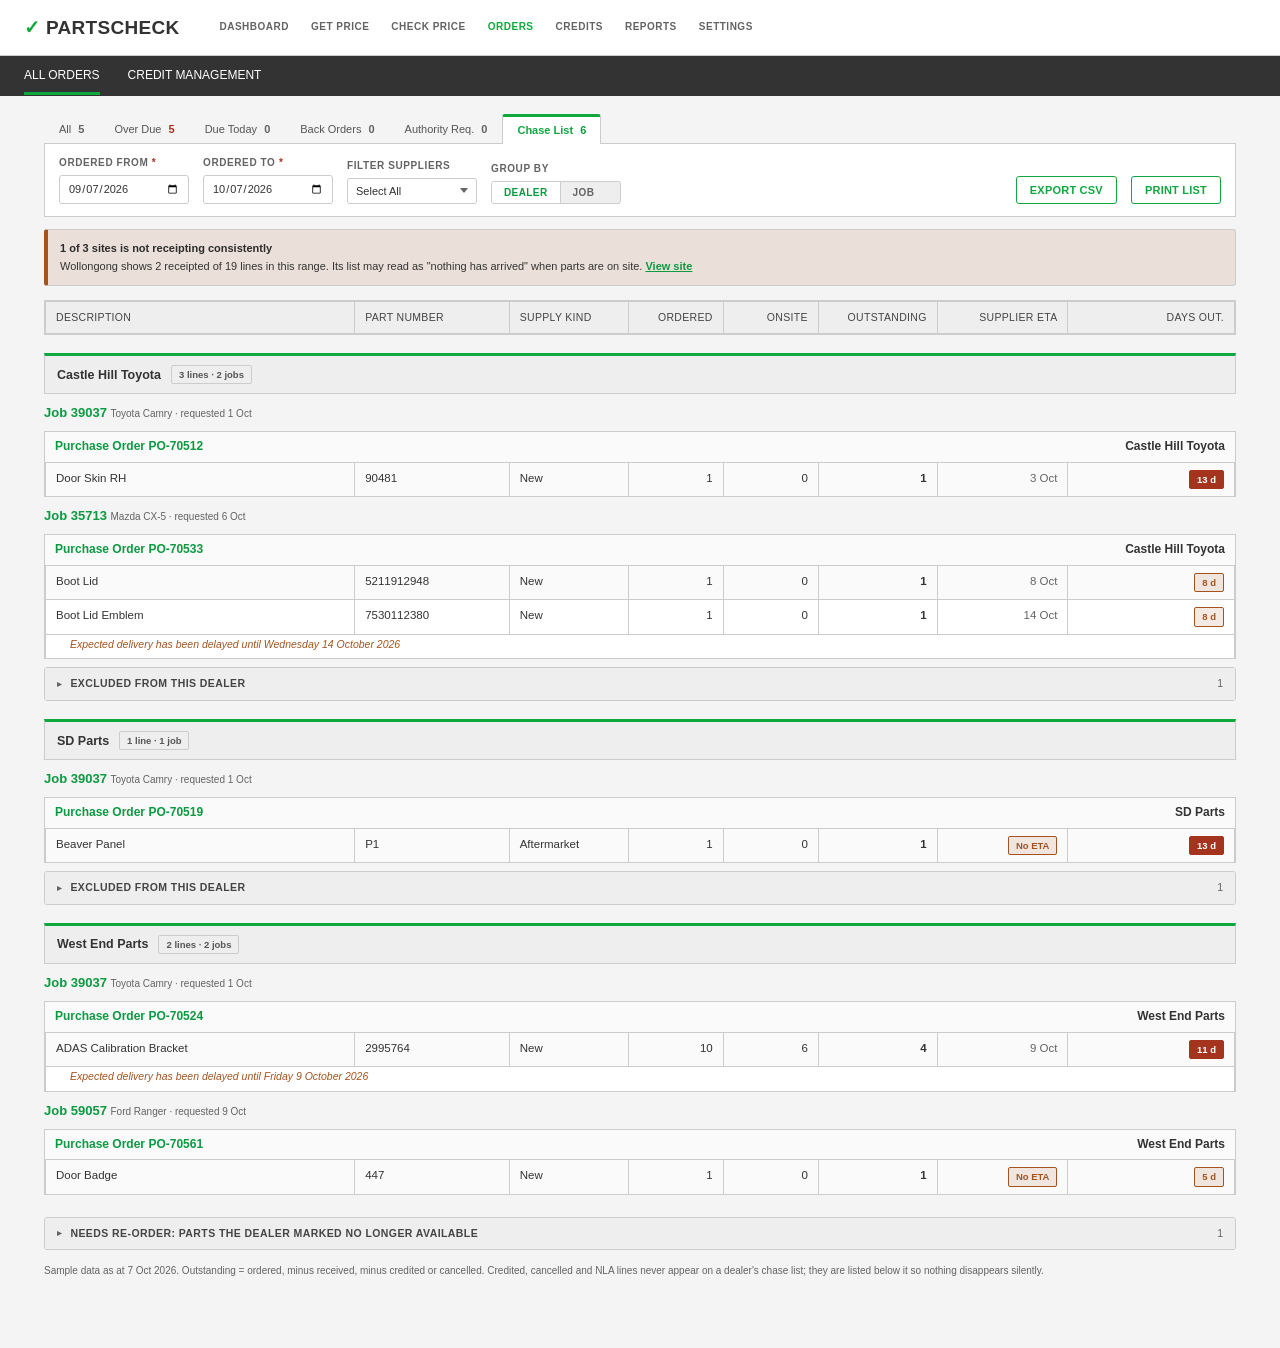
==== index.html @ 75059f46 "Add Orders Chase List prototype (RI-19 / PAR-1439) Static prototype of a Chase List tab on the Order" ====
<!doctype html>
<html lang="en">
<head>
<meta charset="utf-8">
<meta name="viewport" content="width=device-width, initial-scale=1">
<title>PartsCheck Orders: Chase List tab</title>
<!--
  Prototype for RI-19 / PAR-1439, re-homed as a tab on the Orders screen
  (decision 7 Oct 2026). Tokens + components are the design system's own,
  re-pulled fresh from github.com/partscheck/design-system (commit 38dd920,
  28 Sep 2026) into ./assets. Only the pcx-* rules below are local, and they
  only do layout for this screen.
  Sample data only. Receipting at line level and credit/cancel/NLA flags are
  assumptions pending Matt Roggenkamp's answers.
-->
<link rel="stylesheet" href="assets/tokens.css">
<link rel="stylesheet" href="assets/components.css">
<style>
[hidden]{display:none !important;}
.pcx-top{background:#fff;border-bottom:1px solid var(--line);height:56px;display:flex;align-items:center;padding:0 24px;gap:28px;}
.pcx-logo{font-family:var(--figure);font-weight:800;font-size:19px;color:var(--ink);letter-spacing:.3px;}
.pcx-logo b{color:var(--green);}
.pcx-nav{display:flex;gap:22px;margin-left:12px;font-family:var(--figure);font-size:10px;font-weight:700;letter-spacing:.05em;text-transform:uppercase;color:var(--muted);}
.pcx-nav .on{color:var(--green);}
.pcx-sub{background:#333;color:#fff;height:40px;display:flex;align-items:center;padding:0 24px;gap:28px;font-family:var(--figure);font-size:12px;text-transform:uppercase;}
.pcx-sub .on{border-bottom:3px solid var(--green);padding:10px 0 7px;}
.pcx-page{max-width:1240px;margin:0 auto;padding:18px 24px 60px;}
.pcx-bar{display:flex;gap:14px;align-items:flex-end;flex-wrap:wrap;padding:12px 14px;background:var(--card);border:1px solid var(--line);border-top:none;}
.pcx-bar .field{min-width:130px;}
.pcx-bar .grow{flex:1;}
.pcx-dealer{margin-top:18px;}
.pcx-dealer-h{display:flex;align-items:center;gap:10px;padding:9px 12px;background:var(--gauge);border:1px solid var(--line);border-top:3px solid var(--green);}
.pcx-dealer-h h3{margin:0;font-family:var(--figure);font-size:12.5px;}
.pcx-dealer-h .sp{flex:1;}
.pcx-sub2{padding:6px 12px;background:var(--card-2);border:1px solid var(--line);border-top:none;font-family:var(--figure);font-weight:700;font-size:10.5px;color:#444;}
.pcx-date{margin-top:18px;padding:6px 12px;background:#333;color:#fff;font-family:var(--figure);font-weight:700;font-size:11px;}
.pcx-link{font-family:var(--figure);font-weight:700;color:var(--green-deep);text-decoration:none;}
.pcx-link:hover{text-decoration:underline;}
.pcx-colhead{margin-top:14px;}
.pcx-colhead .cgrid-wrap{border-top:1px solid var(--line);}
.pcx-datehd{margin-top:20px;font-family:var(--figure);font-size:15px;font-weight:400;color:#2b2b2b;border-bottom:2px solid #333;padding-bottom:3px;}
.pcx-jobhd{margin-top:10px;font-family:var(--figure);font-size:13px;font-weight:700;}
.pcx-pohd{display:flex;justify-content:space-between;gap:12px;margin-top:8px;padding:6px 10px;background:var(--card-2);border:1px solid var(--line);border-bottom:none;font-family:var(--figure);font-weight:700;font-size:12px;}
.pcx-delay td{border-top:none;font-style:italic;color:var(--warn);font-size:10.5px;padding:2px 10px 6px 24px !important;}
.pcx-wrap tbody tr.ln:nth-child(odd) td{background:var(--card-2);}
.pcx-note{color:var(--faint);font-weight:400;font-size:10px;}
.pcx-wrap .cgrid{min-width:0;table-layout:fixed;}
.pcx-wrap .cgrid td{padding:7px 10px;}
.pcx-wrap tr.ex td{color:#777;background:var(--card-2);}
.pcx-empty{padding:30px;text-align:center;color:var(--muted);background:var(--card);border:1px solid var(--line);border-top:none;}
.pcx-sheet{background:#fff;max-width:820px;margin:12px auto 40px;padding:26px 34px 34px;border:1px solid var(--line);font-family:var(--figure);color:#000;}
.pcx-sheet .rh{text-align:center;font-size:12px;}
.pcx-sheet .rt{text-align:center;font-size:16px;font-weight:700;margin:6px 0 10px;}
.pcx-sheet .rm{display:flex;justify-content:space-between;font-size:10.5px;padding-bottom:3px;border-bottom:3px solid #000;}
.pcx-sheet table{width:100%;border-collapse:collapse;table-layout:fixed;}
.pcx-sheet .ch th{text-align:left;font-size:11.5px;font-weight:700;padding:12px 4px 8px;background:transparent !important;color:#000 !important;border:0;text-transform:none;letter-spacing:0;}
.pcx-sheet .ch th.n,.pcx-sheet td.n{text-align:right;}
.pcx-sheet .pdt{margin:16px 0 6px;font-size:18px;font-weight:400;color:#222;}
.pcx-sheet .pjb{margin:8px 0 4px;font-size:14px;font-weight:700;}
.pcx-sheet .pjb a{color:#000;text-decoration:underline;}
.pcx-sheet .ppo{display:flex;justify-content:space-between;margin-top:8px;font-size:14px;font-weight:700;}
.pcx-sheet td{font-size:11.5px;padding:4px 4px;}
.pcx-sheet tr.z td{background:#f0f0f0;}
.pcx-sheet tr.dl td{font-style:italic;font-size:11px;padding:0 4px 5px 28px;}
.pcx-sheet .pft{margin-top:18px;border-top:1px solid #999;padding-top:4px;font-size:9.5px;color:#555;display:flex;justify-content:space-between;}
@media print{.pcx-noprint,.pcx-top,.pcx-sub,#app{display:none !important;}#printSection{display:block !important;}</style>
</head>
<body>

<div id="app">
  <div class="pcx-top">
    <div class="pcx-logo"><b>&#10003;</b> PARTSCHECK</div>
    <div class="pcx-nav"><span>Dashboard</span><span>Get Price</span><span>Check Price</span><span class="on">Orders</span><span>Credits</span><span>Reports</span><span>Settings</span></div>
  </div>
  <div class="pcx-sub"><span class="on">All Orders</span><span>Credit Management</span></div>

  <div class="pcx-page">
    <div class="lgc-tabs" role="tablist">
      <button class="lgc-tab" role="tab">All <span class="ct">5</span></button>
      <button class="lgc-tab" role="tab">Over Due <span class="ct" style="color:var(--bad);">5</span></button>
      <button class="lgc-tab" role="tab">Due Today <span class="ct">0</span></button>
      <button class="lgc-tab" role="tab">Back Orders <span class="ct">0</span></button>
      <button class="lgc-tab" role="tab">Authority Req. <span class="ct">0</span></button>
      <button class="lgc-tab on" role="tab" aria-selected="true">Chase List <span class="ct" id="tabCount">0</span></button>
    </div>

    <div class="pcx-bar">
      <div class="field" id="fFrom"><label>Ordered from <span class="req">*</span></label><input class="input" type="date" id="dFrom" value="2026-09-07"></div>
      <div class="field" id="fTo"><label>Ordered to <span class="req">*</span></label><input class="input" type="date" id="dTo" value="2026-10-07"><span class="error">Date range is required</span></div>
      <div class="field"><label>Filter suppliers</label><select class="select" id="supSel"><option value="">Select All</option></select></div>
      <div class="field"><label>Group by</label>
        <div class="segctl" id="grp"><button class="on" data-g="dealer">Dealer</button><button data-g="job">Job</button></div>
      </div>
      <div class="grow"></div>
      <button class="btn" id="btnCsv">Export CSV</button>
      <button class="btn" id="btnPrint">Print list</button>
    </div>

    <div class="alert warn" style="margin-top:12px;" id="hygiene">
      <div><span class="at">1 of 3 sites is not receipting consistently</span>
      Wollongong shows 2 receipted of 19 lines in this range. Its list may read as "nothing has arrived" when parts are on site. <a href="#" style="color:var(--green-deep);font-weight:700;text-decoration:underline;" onclick="return false;">View site</a></div>
    </div>

    <div class="pcx-wrap" id="results"></div>

    <div class="accordion" style="margin-top:22px;">
      <details>
        <summary>Needs re-order: parts the dealer marked No Longer Available <span class="ct" id="nlaCt">0</span></summary>
        <div class="acc-b" id="nlaBody"></div>
      </details>
    </div>
    <p class="pcx-note" style="margin-top:14px;">Sample data as at 7 Oct 2026. Outstanding = ordered, minus received, minus credited or cancelled. Credited, cancelled and NLA lines never appear on a dealer's chase list; they are listed below it so nothing disappears silently.</p>
  </div>
</div>

<div class="toast-stack" id="toasts"></div>

<!-- Print preview -->
<div id="printSection" hidden>
  <div class="pcx-noprint" style="max-width:760px;margin:14px auto 0;display:flex;justify-content:space-between;align-items:center;padding:0 4px;">
    <b>Print preview</b>
    <span style="display:flex;gap:8px;"><button class="btn" onclick="window.print()">Print</button><button class="btn" id="closePrint">Close preview</button></span>
  </div>
  <div class="pcx-sheet" id="sheet"></div>
</div>

<script>
var AS_AT = new Date('2026-10-07');
// Sample outstanding lines. rec = qty received so far (line level, partial supported).
var LINES = [
  {s:'Castle Hill Toyota', site:'Parramatta', part:'Door Skin RH',kind:'New', no:'90481', po:'PO-70512', job:'39037', veh:'Toyota Camry', ord:'2026-09-24', req:'2026-10-01', eta:'2026-10-03', q:1, rec:0},
  {s:'Castle Hill Toyota', site:'Parramatta', part:'Boot Lid',kind:'New', no:'5211912948', po:'PO-70533', job:'35713', veh:'Mazda CX-5', ord:'2026-09-29', req:'2026-10-06', eta:'2026-10-08', q:1, rec:0},
  {s:'Castle Hill Toyota', site:'Parramatta', part:'Boot Lid Emblem',kind:'New',delayed:'2026-10-14', no:'7530112380', po:'PO-70533', job:'35713', veh:'Mazda CX-5', ord:'2026-09-29', req:'2026-10-06', eta:'2026-10-14', q:1, rec:0},
  {s:'SD Parts', site:'Parramatta', part:'Beaver Panel',kind:'Aftermarket', no:'P1', po:'PO-70519', job:'39037', veh:'Toyota Camry', ord:'2026-09-24', req:'2026-10-01', eta:null, q:1, rec:0},
  {s:'West End Parts', site:'Parramatta', part:'ADAS Calibration Bracket',kind:'New',delayed:'2026-10-09', no:'2995764', po:'PO-70524', job:'39037', veh:'Toyota Camry', ord:'2026-09-26', req:'2026-10-01', eta:'2026-10-09', q:10, rec:6},
  {s:'West End Parts', site:'Parramatta', part:'Door Badge',kind:'New', no:'447', po:'PO-70561', job:'59057', veh:'Ford Ranger', ord:'2026-10-02', req:'2026-10-09', eta:null, q:1, rec:0}
];
var EXCLUDED = [
  {s:'Castle Hill Toyota', part:"Front Bar Emblem 'Toyota'", no:'7530112380', job:'39037', why:'Credited', ord:'2026-09-24'},
  {s:'SD Parts', part:'Bonnet Clip (x2)', no:'9046709172', job:'39037', why:'Cancelled', ord:'2026-09-24'}
];
var NLA = [
  {s:'West End Parts', part:'Rear Spoiler', no:'8821004', job:'59057', veh:'Ford Ranger', ord:'2026-10-02'}
];

var mode = 'dealer';
function $(id){return document.getElementById(id);}
function d(iso){return new Date(iso+'T00:00:00');}
function fmt(iso){return d(iso).toLocaleDateString('en-AU',{day:'numeric',month:'short'});}
function fmtL(iso){return d(iso).toLocaleDateString('en-AU',{weekday:'long',day:'numeric',month:'long',year:'numeric'});}
function days(iso){return Math.round((AS_AT - d(iso))/86400000);}
function out(l){return l.q - l.rec;}
function esc(s){return String(s).replace(/[&<>"]/g,function(c){return {'&':'&amp;','<':'&lt;','>':'&gt;','"':'&quot;'}[c];});}
function age(n){var t=n>=10?'bad':(n>=5?'warn':'info');return '<span class="lgc-status '+t+'">'+n+' d</span>';}

function inRange(l){var f=$('dFrom').value,t=$('dTo').value;return f&&t&&l.ord>=f&&l.ord<=t;}
function current(){
  var sup=$('supSel').value;
  return LINES.filter(function(l){return out(l)>0&&inRange(l)&&(!sup||l.s===sup);});
}
var COLS=[['Description','26%'],['Part Number','13%'],['Supply Kind','10%'],['Ordered','8%'],['Onsite','8%'],['Outstanding','10%'],['Supplier ETA','11%'],['Days Out.','14%']];
function colgroup(){return '<colgroup>'+COLS.map(function(c){return '<col style="width:'+c[1]+'">';}).join('')+'</colgroup>';}
function colHead(){return '<div class="pcx-colhead"><div class="cgrid-wrap"><table class="cgrid">'+colgroup()+'<thead><tr>'+COLS.map(function(c,i){return '<th'+(i>2&&i<8?' style="text-align:right;"':'')+'>'+c[0]+'</th>';}).join('')+'</tr></thead></table></div></div>';}
function jobLink(l,txt){return '<a class="pcx-link" href="#job-'+l.job+'" title="Open job '+l.job+'" onclick="return jobOpen(\''+l.job+'\');">'+(txt||('Job '+l.job))+'</a>';}
function jobOpen(j){toast('Job '+j,'Prototype: opens the job in the quoting package.');return false;}
function poOpen(po){toast('Order '+po,'Prototype: opens the order page (parts, receive, credit, ETA).');return false;}
function line(l){
  var i=LINES.indexOf(l), o=out(l);
  var r='<tr class="ln"><td>'+esc(l.part)+'</td><td class="num">'+esc(l.no)+'</td><td>'+esc(l.kind)+'</td><td class="num" style="text-align:right;">'+l.q+'</td><td class="num" style="text-align:right;">'+l.rec+'</td><td class="num fig" style="font-weight:700;text-align:right;">'+o+'</td><td style="text-align:right;color:var(--muted);">'+(l.eta?fmt(l.eta):'<span class="lgc-status warn">No ETA</span>')+'</td><td style="text-align:right;">'+age(days(l.ord))+'</td>'+'</tr>';
  if(l.delayed) r+='<tr class="pcx-delay"><td colspan="8">Expected delivery has been delayed until '+fmtL(l.delayed)+'</td></tr>';
  return r;
}
function poBlock(pl){
  return '<div class="pcx-po" data-po="'+esc(pl[0].po)+'"><div class="pcx-pohd"><span><a class="pcx-link" href="#order-'+esc(pl[0].po)+'" title="Open order" onclick="return poOpen(\''+esc(pl[0].po)+'\');">Purchase Order '+esc(pl[0].po)+'</a></span><span class="pcx-pohd-r">'+esc(pl[0].s)+'</span></div><div class="cgrid-wrap"><table class="cgrid">'+colgroup()+'<tbody>'+pl.map(line).join('')+'</tbody></table></div></div>';
}
function uniq(a){return a.filter(function(x,i){return a.indexOf(x)===i;});}


function render(){
  var from=$('dFrom'), to=$('dTo'), ok=!!(from.value&&to.value);
  $('fTo').classList.toggle('bad',!ok);
  var ls = ok?current():[];
  $('tabCount').textContent = ls.length;
  var h='';
  if(!ok){ h='<div class="pcx-empty">Choose an order date range to see what is outstanding.</div>'; }
  else if(!ls.length){ h='<div class="pcx-empty">Nothing outstanding in this range.</div>'; }
  else if(mode==='dealer'){
    h+=colHead();
    uniq(ls.map(function(l){return l.s;})).forEach(function(s){
      var sl=ls.filter(function(l){return l.s===s;});
      var jobs=uniq(sl.map(function(l){return l.job;}));
      h+='<div class="pcx-dealer"><div class="pcx-dealer-h"><h3>'+esc(s)+'</h3><span class="lgc-status info">'+sl.length+' line'+(sl.length>1?'s':'')+' · '+jobs.length+' job'+(jobs.length>1?'s':'')+'</span></div>';
      jobs.forEach(function(j){
        var jl=sl.filter(function(l){return l.job===j;});
        h+='<div class="pcx-jobhd">'+jobLink(jl[0])+' <span class="pcx-note">'+esc(jl[0].veh)+' · requested '+fmt(jl[0].req)+'</span></div>';
        uniq(jl.map(function(l){return l.po;})).forEach(function(po){h+=poBlock(jl.filter(function(l){return l.po===po;}));});
      });
      var ex=EXCLUDED.filter(function(e){return e.s===s;});
      if(ex.length){
        h+='<div class="accordion" style="margin-top:8px;"><details><summary>Excluded from this dealer <span class="ct">'+ex.length+'</span></summary><div class="acc-b"><table class="cgrid" style="min-width:0;"><tbody>'+ex.map(function(e){return '<tr class="ex"><td>'+esc(e.part)+'</td><td class="num">'+esc(e.no)+'</td><td>'+jobLink(e)+'</td><td><span class="lgc-status info">'+e.why+'</span></td></tr>';}).join('')+'</tbody></table></div></details></div>';
      }
      h+='</div>';
    });
  } else {
    h+=colHead();
    uniq(ls.map(function(l){return l.req;})).sort().forEach(function(rd){
      h+='<div class="pcx-datehd">Requested delivery date '+fmtL(rd)+'</div>';
      var dl=ls.filter(function(l){return l.req===rd;});
      uniq(dl.map(function(l){return l.job;})).forEach(function(j){
        var jl=dl.filter(function(l){return l.job===j;});
        h+='<div class="pcx-jobhd">'+jobLink(jl[0])+' <span class="pcx-note">'+esc(jl[0].veh)+'</span></div>';
        uniq(jl.map(function(l){return l.po;})).forEach(function(po){h+=poBlock(jl.filter(function(l){return l.po===po;}));});
      });
    });
  }
  $('results').innerHTML=h;
  var nl=NLA.filter(function(n){return ok&&n.ord>=from.value&&n.ord<=to.value;});
  $('nlaCt').textContent=nl.length;
  $('nlaBody').innerHTML = nl.length ? '<table class="cgrid" style="min-width:0;"><tbody>'+nl.map(function(n){return '<tr><td>'+esc(n.part)+'</td><td class="num">'+esc(n.no)+'</td><td>'+esc(n.s)+'</td><td>'+jobLink(n)+' <span class="pcx-note">'+esc(n.veh)+'</span></td><td><button class="btn" style="padding:3px 9px;">Re-order</button></td></tr>';}).join('')+'</tbody></table>' : '<div class="pcx-note" style="padding:8px;">None in this range.</div>';
}

// supplier dropdown
uniq(LINES.map(function(l){return l.s;})).forEach(function(s){var o=document.createElement('option');o.value=o.textContent=s;$('supSel').appendChild(o);});
['dFrom','dTo','supSel'].forEach(function(id){$(id).addEventListener('change',render);});
document.querySelectorAll('#grp button').forEach(function(b){b.onclick=function(){mode=b.dataset.g;document.querySelectorAll('#grp button').forEach(function(x){x.classList.toggle('on',x===b);});render();};});

function toast(t,m){var e=document.createElement('div');e.className='toast ok';e.innerHTML='<div><div class="tt">'+esc(t)+'</div><div class="tm">'+esc(m)+'</div></div><button class="toast-x" aria-label="Dismiss">&#10005;</button>';e.querySelector('.toast-x').onclick=function(){e.remove();};$('toasts').appendChild(e);setTimeout(function(){e.remove();},4500);}

// CSV
$('btnCsv').onclick=function(){
  var ls=current(); if(!ls.length){toast('Nothing to export','Pick a date range with outstanding lines.');return;}
  var rows=[['Dealer','Part','Part Nr','Supply Kind','PO','Qty Ordered','Qty Received','Qty Outstanding','Order Date','Requested Delivery','Supplier ETA','Days Outstanding','Job','Vehicle']];
  ls.forEach(function(l){rows.push([l.s,l.part,l.no,l.kind,l.po,l.q,l.rec,out(l),l.ord,l.req,(l.eta||'No ETA'),days(l.ord),l.job,l.veh]);});
  var csv=rows.map(function(r){return r.map(function(c){return '"'+String(c).replace(/"/g,'""')+'"';}).join(',');}).join('\n');
  var a=document.createElement('a');a.href=URL.createObjectURL(new Blob([csv],{type:'text/csv'}));a.download='parts-chase-list.csv';a.click();
};

// Print preview: mirrors the iBody "Chase List Report" (date > job > purchase order > lines)
function printHTML(ls){
  var now=new Date(AS_AT), stamp=now.toLocaleDateString('en-AU',{day:'numeric',month:'numeric',year:'numeric'})+' 9:30 am';
  var cols=['Description','Part Number','Supply Kind','Ordered','Onsite','Outstanding'], w=['34%','18%','13%','11%','11%','13%'];
  var cg='<colgroup>'+w.map(function(x){return '<col style="width:'+x+'">';}).join('')+'</colgroup>';
  var h='<div class="rh">PartsCheck Pty Ltd</div><div class="rt">Chase List Report</div><div class="rm"><span>'+stamp+'</span><span>1 - 1</span></div>'
   +'<table>'+cg+'<thead class="ch"><tr>'+cols.map(function(c,i){return '<th'+(i>2?' class="n"':'')+'>'+c+'</th>';}).join('')+'</tr></thead></table>';
  uniq(ls.map(function(l){return l.req;})).sort().forEach(function(rd){
    h+='<div class="pdt">Requested Delivery Date '+fmtL(rd)+'</div>';
    var dl=ls.filter(function(l){return l.req===rd;});
    uniq(dl.map(function(l){return l.job;})).forEach(function(j){
      var jl=dl.filter(function(l){return l.job===j;});
      h+='<div class="pjb"><a href="#job-'+j+'">Job '+j+'</a> <span style="font-weight:400;font-size:11px;color:#444;">'+esc(jl[0].veh)+'</span></div>';
      uniq(jl.map(function(l){return l.po;})).forEach(function(po){
        var pl=jl.filter(function(l){return l.po===po;});
        h+='<div class="ppo"><span>Purchase Order '+esc(po)+'</span><span>'+esc(pl[0].s)+'</span></div><table>'+cg+'<tbody>';
        pl.forEach(function(l,i){
          h+='<tr'+(i%2?' class="z"':'')+'><td>'+esc(l.part)+'</td><td>'+esc(l.no)+'</td><td>'+esc(l.kind)+'</td><td class="n">'+l.q+'</td><td class="n">'+l.rec+'</td><td class="n">'+out(l)+'</td></tr>';
          if(l.delayed) h+='<tr class="dl"><td colspan="6">Expected delivery has been delayed until '+fmtL(l.delayed)+'</td></tr>';
        });
        h+='</tbody></table>';
      });
    });
  });
  h+='<div class="pft"><span>Ordered '+fmt($('dFrom').value)+' to '+fmt($('dTo').value)+'</span><span>Outstanding lines only; credited, cancelled and NLA lines excluded</span></div>';
  return h;
}
$('btnPrint').onclick=function(){
  var ls=current(); if(!ls.length){toast('Nothing to print','Pick a date range with outstanding lines.');return;}
  $('sheet').innerHTML=printHTML(ls);$('app').hidden=true;$('printSection').hidden=false;
};
$('closePrint').onclick=function(){$('printSection').hidden=true;$('app').hidden=false;};

render();
</script>
</body>
</html>
---- assets/tokens.css ----
/* ═══════════════════════════════════════════════════════════════════
   PARTSCHECK DESIGN SYSTEM — canonical FOUNDATIONS (design tokens).
   Single source of truth for colour, type, and layout. Documented in
   design-system.html (live reference) and DESIGN-SYSTEM.md (guide).
   Consume by linking this file; use the CSS custom properties below —
   never hard-code the hex values. Do not edit values here without
   updating the reference.
   ═══════════════════════════════════════════════════════════════════ */
/* Design tokens for the CURRENT PartsCheck look & feel reskin.
   Same custom-property NAMES as supplier-shell/assets/tokens.css (Evolved
   skin) — every value below is remapped to match production commonCSS.php
   instead of the brass/pine "Evolved" palette. components.css (also copied
   from supplier-shell and re-authored here) consumes these vars unmodified,
   so the shared JS/views (which never touch colours directly) render in the
   current skin with zero markup changes.

   Source of truth for values: production commonCSS.php —
   green #0FA83E, hover #0b9a41, greys #636363 / #9a9a9a, lime accent
   #84bf3f, scrollbar #13a538, card box #eeeeee, body text #333,
   hairline #cccccc, page #f4f4f4, surfaces white. Body copy is
   11px Verdana; headings/buttons are Arial (buttons uppercase).

   No brass, no gold, no cream paper, no serif ledger numerals — the
   "--brass-*"/"--figure" token NAMES are kept only because components.css
   references them structurally (decorative rules, ledger numeral font);
   their VALUES here are grey/green/Arial equivalents, never gold. */
:root{
  /* ---- surfaces / page ---- */
  --paper:#F4F4F4; --card:#FFFFFF; --card-2:#FAFAFA;

  /* ---- text ---- */
  --ink:#333333; --ink-soft:#444444; --muted:#636363; --faint:#636363;

  /* ---- hairlines / structure ---- */
  --line:#CCCCCC; --line-strong:#BBBBBB; --gauge:#EEEEEE;

  /* ---- brand green ---- */
  --green:#0FA83E; --green-deep:#0B9A41; --green-rail:#0B9A41; --green-wash:rgba(15,168,62,.10);

  /* ---- semantic status ---- */
  --good:#0B9A41; --bad:#A5341F; --bad-wash:rgba(165,52,31,.10);
  --warn:#A4531F; --warn-wash:rgba(164,83,31,.12);

  /* ---- "brass" token family, remapped to the grey admin-chrome kit ----
     (grey box header / grey rule family, standing in for the Evolved
     skin's brass sheen and gold-face roundel — current PartsCheck has
     no metallic accent, so these resolve to greys/lime instead). */
  --brass:#9A9A9A; --brass-lt:#EEEEEE; --brass-hi:#F4F4F4; --brass-deep:#636363;
  --brass-sheen:linear-gradient(90deg,#CCCCCC,#84BF3F 28%,#CCCCCC 60%,#CCCCCC);
  --brass-ring:conic-gradient(from 218deg,#0b9a41,#0fa83e,#84bf3f,#0fa83e,#0b9a41,#84bf3f,#0b9a41);

  /* ---- chart tones ---- */
  --tone-pc:#0FA83E; --tone-kb:#636363; --tone-admin:#9A9A9A; --tone-muted:#CCCCCC; --tone-alt:#84BF3F;

  /* ---- lime accent (current PartsCheck's box-header underline accent) ---- */
  --lime:#84BF3F; --scrollbar:#13A538;

  /* ---- supplier-response signal colours ----
     Production's own values, verified against appV2
     quotes-controller.php::getSupplierIconImage(): a supplier that has
     priced renders a green tick (#13a538 "Received"), one that has not
     renders an amber cross (#f7941d). Same green as the part-number-match
     chip — one green means "this came good". */
  --signal-ok:#13A538; --signal-no:#F7941D;

  /* ---- type ---- */
  --sans:Verdana,Geneva,sans-serif;
  --figure:Arial,Helvetica,sans-serif;
  --rail:172px;
}
*{box-sizing:border-box;}
body{margin:0;background:var(--paper);color:var(--ink);font-family:var(--sans);font-size:11px;line-height:1.45;-webkit-font-smoothing:antialiased;}
.num{font-variant-numeric:tabular-nums lining-nums;}
.fig{font-family:var(--figure);font-variant-numeric:tabular-nums lining-nums;font-feature-settings:"tnum" 1;}
a{color:inherit;text-decoration:none;}
:focus-visible{outline:2px solid var(--green);outline-offset:2px;}
@media (prefers-reduced-motion:reduce){*{transition:none!important;}}
---- assets/components.css ----
/* ═══════════════════════════════════════════════════════════════════
   PARTSCHECK DESIGN SYSTEM — canonical COMPONENTS.
   The component layer built on tokens.css. Documented in
   design-system.html (live reference) and DESIGN-SYSTEM.md (guide).
   Use the documented class names; consume tokens via the CSS variables.
   ═══════════════════════════════════════════════════════════════════ */
/* Component CSS for the CURRENT PartsCheck look & feel reskin.
   Same selectors/class names as supplier-shell/assets/components.css
   (Evolved skin) — this file re-authors every rule in today's production
   vocabulary (commonCSS.php): boxy 1px #ccc panels with tight 3-6px radii,
   grey box headers, a lime (#84bf3f) bottom-border accent, Arial uppercase
   buttons, DataTables-style tables (grey header, alternating rows). No warm
   cream paper, no brass/gold, no serif ledger numerals, no tick logo — the
   shared JS/views (assets/ui.js, assets/shell.js, views/*.js) are untouched;
   only this stylesheet + tokens.css differ from the Evolved build. */

/* ---- Shell frame ---- */
.shell{display:grid;grid-template-columns:var(--rail) 1fr;min-height:100vh;}
.main{min-width:0;display:flex;flex-direction:column;}

/* ---- Level 1: product strip — classic grey tab row pinned above the
   rail, shown whenever SHELL.product !== 'hub'. Active tab = white
   with a green top rule + green text (today's tab grammar).
   THE CONTEXT ITEMS NOW RIDE IN THIS SAME ROW (29 Jul): account scope,
   period, loyalty, role switch and search used to sit in a second
   `.topbar` band underneath, which cost ~44px of vertical space above
   every screen for chrome the reader looks at once. One bar instead of
   two. ---- */
/* Fixed height, not min-height: the one-app-bar rework relaxed this to
   min-height so the strip could grow around the context chips and user menu
   it carried. That rework was dropped when the two branches were integrated,
   so the strip holds tabs only again — and min-height let it settle at
   40.67px, rounding to 41 and busting the 140px desktop chrome budget by 1px
   (see chromeBudget in selfcheck.js). */
.pstrip{display:flex;align-items:center;gap:0;height:40px;padding:0 10px 0 0;
  background:#DCDCDC;border-bottom:1px solid #BBBBBB;
  position:sticky;top:0;z-index:10;overflow-x:auto;}
/* Right-hand context group. `flex:none` so the product tabs keep the
   flexible space and these never squash; they wrap to a second line only
   on genuinely narrow viewports (see the breakpoints below). */
.pstrip-ctx{display:flex;align-items:center;gap:10px;flex:none;margin-left:12px;padding-left:12px;
  border-left:1px solid #C4C4C4;height:26px;}
.pstrip-ctx .search{margin-left:0;background:#fff;}
.pstrip-ctx .monthbadge,.pstrip-ctx .loyalty{background:#fff;}
.rail-hamburger{display:none;}
.rail-backdrop{display:none;}
/* Evolved-only (assets/shell.js productStripHtml() gates this on
   window.SKIN !== 'current'): the current skin's route back to the hub is
   the brand wordmark in pcBrandBar() (assets/ui.js) instead, which has no
   Evolved-skin equivalent, so the strip carries its own home control there.
   Plain "Home" label, no glyph — the deleted button read "◧ Home", and "◧"
   is PartsCheck's own emblem (PRODUCTS[0].emblem in shell.js), which sat
   confusingly beside the "PartsCheck" tab right beside it. */
.pstrip-home{flex:none;font:inherit;font-family:var(--figure);font-size:11.5px;font-weight:700;border:0;
  background:transparent;color:#2F6E1B;border-radius:0;padding:0 14px;cursor:pointer;height:100%;
  display:inline-flex;align-items:center;gap:6px;white-space:nowrap;line-height:1;
  transition:background .12s ease,color .12s ease;}
.pstrip-home:hover{background:rgba(255,255,255,.4);color:#1F4E10;}
.pstrip-tabs{display:flex;align-items:flex-end;gap:0;overflow-x:auto;flex:1;min-width:0;height:100%;}
.pstrip-tab{flex:none;font:inherit;font-family:var(--figure);font-size:11.5px;font-weight:400;border:1px solid transparent;border-bottom:0;
  background:transparent;color:#555555;border-radius:3px 3px 0 0;padding:9px 15px;cursor:pointer;
  margin-top:4px;transition:background .12s ease,color .12s ease;white-space:nowrap;}
.pstrip-tab:hover{background:rgba(255,255,255,.35);color:#222222;}
.pstrip-tab.active{background:var(--card);color:var(--green);font-weight:700;border-color:#BBBBBB;
  border-top:3px solid var(--green);border-radius:3px 3px 0 0;padding-top:7px;margin-top:0;}
.pstrip-tab.active:hover{background:var(--card);}
.pstrip-home:focus-visible,.pstrip-tab:focus-visible{outline:2px solid var(--green);outline-offset:2px;}

/* ---- Merged app bar (29 Jul) --------------------------------------------
   The green brand band and this nav row were two bands of chrome stacked on
   top of each other — 46px + 41px before a single pixel of the actual
   screen. They are now ONE green bar: brand · product tabs · context · user.
   The active tab is still a white card, which reads as well on green as it
   did on grey; everything else in the row turns to white-on-green. ---- */
.pstrip-merged{background:var(--green);border-bottom:1px solid var(--green-deep);min-height:46px;}
.pstrip-brand{flex:none;border:0;background:transparent;cursor:pointer;padding:0 16px 0 4px;
  font-family:var(--figure);font-weight:700;font-size:17px;letter-spacing:.02em;color:#fff;
  white-space:nowrap;line-height:1;}
.pstrip-brand span{color:#D9F2C9;}
.pstrip-brand:hover span{color:#fff;}
.pstrip-brand:focus-visible,.pstrip-userbtn:focus-visible{outline:2px solid #fff;outline-offset:2px;}
.pstrip-merged .pstrip-home{color:#EAFBE2;}
.pstrip-merged .pstrip-home:hover{background:rgba(255,255,255,.18);color:#fff;}
.pstrip-merged .pstrip-tab{color:#EAFBE2;}
.pstrip-merged .pstrip-tab:hover{background:rgba(255,255,255,.18);color:#fff;}
.pstrip-merged .pstrip-tab.active{background:var(--card);color:var(--green-deep);
  border-color:var(--green-deep);border-top-color:var(--green-deep);}
.pstrip-merged .pstrip-tab.active:hover{background:var(--card);}
.pstrip-merged .pstrip-ctx{border-left-color:rgba(255,255,255,.4);}
.pstrip-merged .scope{color:#fff;}
.pstrip-merged .monthbadge{background:rgba(255,255,255,.15);border-color:rgba(255,255,255,.4);color:#fff;}
.pstrip-merged .search{border-color:rgba(255,255,255,.5);}
.pstrip-merged .segctl{border-color:rgba(255,255,255,.5);background:rgba(255,255,255,.15);}
.pstrip-merged .segctl button{color:#EAFBE2;border-right-color:rgba(255,255,255,.4);}
.pstrip-merged .segctl button:hover{color:#fff;}
.pstrip-merged .segctl button.on{background:var(--card);color:var(--green-deep);}
/* User chip — initials + name + caret, opening the account menu. */
.pstrip-user{flex:none;}
.pstrip-userbtn{display:inline-flex;align-items:center;gap:7px;border:1px solid rgba(255,255,255,.45);
  background:rgba(255,255,255,.12);border-radius:3px;padding:3px 8px 3px 4px;cursor:pointer;
  color:#fff;font:inherit;font-size:11px;white-space:nowrap;}
.pstrip-userbtn:hover{background:rgba(255,255,255,.22);}
.pstrip-userbtn .av{width:20px;height:20px;border-radius:50%;background:#fff;color:var(--green-deep);
  display:inline-grid;place-items:center;font-family:var(--figure);font-size:9.5px;font-weight:700;flex:none;}
.pstrip-userbtn .nm{font-weight:700;}
.pstrip-userbtn .caret{opacity:.85;font-size:9px;}
.pstrip-user .menu{top:calc(100% + 6px);}

/* The product tabs are primary navigation and must never be the thing that
   gets clipped. Measured: the full context group wants 834px, which starves
   the tabs even at 1600px wide — so the context is COMPACT BY DEFAULT
   (period, the loyalty sub-line, the search label and the user's name all
   drop out) and only expands on a genuinely wide screen. */
.pstrip-ctx .monthbadge{display:none;}
.pstrip-ctx .loyalty small{display:none;}
.pstrip-ctx .search{min-width:0;gap:0;padding:6px 9px;}
.pstrip-ctx .search .lbl,.pstrip-ctx .search kbd{display:none;}
.pstrip-userbtn .nm{display:none;}
/* Small laptops: the loyalty chip is the next thing to go, so the five
   product tabs still fit on one line rather than scrolling. */
@media (max-width:1200px){ .pstrip-ctx .loyalty{display:none;} }
@media (min-width:1700px){
  .pstrip-ctx .monthbadge{display:inline-block;}
  .pstrip-ctx .loyalty small{display:inline;}
  .pstrip-ctx .search{min-width:190px;gap:8px;padding:6px 10px;}
  .pstrip-ctx .search .lbl{display:inline;}
  .pstrip-ctx .search kbd{display:inline;margin-left:auto;}
  .pstrip-userbtn .nm{display:inline;}
}

/* ---- Level 0: hub — SSO launchpad. Full-width page, no rail, no strip. ---- */
.hub{min-height:100vh;background:var(--paper);display:flex;justify-content:center;padding:56px 24px 64px;}
.hub-inner{max-width:1080px;width:100%;}
.hub-crest{display:flex;align-items:center;gap:12px;margin-bottom:26px;}
.hub-crest .wm .n{font-family:var(--figure);font-weight:700;font-size:17px;color:var(--ink);letter-spacing:0;}
.hub-crest .wm .n span{color:var(--green);}
.hub-crest .wm .t{font-family:var(--figure);font-size:9.5px;font-weight:700;letter-spacing:.1em;text-transform:uppercase;color:var(--muted);margin-top:4px;}
.hub h1{margin-top:2px;}
.hub-sso{display:inline-flex;align-items:center;gap:9px;margin:20px 0 8px;padding:8px 16px;
  border:1px solid var(--line);border-radius:3px;background:var(--card);
  font-size:11.5px;color:var(--ink-soft);}
.hub-sso-dot{width:8px;height:8px;border-radius:50%;flex:none;background:var(--good);box-shadow:0 0 0 3px rgba(11,154,65,.16);}
.hub-grid{display:grid;grid-template-columns:repeat(3,1fr);gap:16px;margin-top:32px;}
.hub-tile{background:var(--card);border:1px solid var(--line);border-radius:3px;padding:0 20px 18px;
  position:relative;cursor:pointer;transition:border-color .12s,box-shadow .12s,transform .05s;}
.hub-tile:hover{border-color:var(--muted);box-shadow:0 2px 8px rgba(0,0,0,.08);}
.hub-tile:active{transform:translateY(1px);}
.hub-tile:focus-visible{outline:2px solid var(--green);outline-offset:3px;}
.hub-tile-rule{position:absolute;left:-1px;right:-1px;top:0;height:4px;
  background:var(--lime);border-radius:3px 3px 0 0;}
.hub-tile-mark{width:34px;height:34px;margin-top:20px;border-radius:4px;display:grid;place-items:center;
  font-size:16px;font-weight:700;color:#fff;background:var(--green);border:1px solid var(--green-deep);}
.hub-tile-name{font-family:var(--figure);font-size:15px;font-weight:700;margin:14px 0 6px;color:#2b2b2b;}
.hub-tile-desc{font-size:11.5px;color:var(--muted);line-height:1.45;min-height:37px;}
.hub-tile-cta{margin-top:14px;display:inline-flex;align-items:center;gap:6px;font-family:var(--figure);
  font-size:11px;font-weight:700;text-transform:uppercase;letter-spacing:.03em;color:#fff;
  background:var(--green);border:1px solid var(--green-deep);border-radius:3px;padding:6px 12px;}
.hub-tile-cta .arw{transition:transform .12s;}
.hub-tile:hover .hub-tile-cta{background:var(--green-deep);}
.hub-tile:hover .hub-tile-cta .arw{transform:translateX(4px);}
.hub-sectlab{margin-top:34px;}

/* ---- Home dashboard: portfolio roll-up strip + per-product analytics ----
   Current PartsCheck kit: white boxes, hairline #ccc, 3px radius, Arial
   figures, green last-bar over grey spark, grey uppercase labels. */
.hub-metrics{display:grid;grid-template-columns:repeat(4,1fr);gap:12px;margin-top:14px;}
.hub-stat{background:var(--card);border:1px solid var(--line);border-radius:3px;padding:14px 16px;border-top:3px solid var(--green);}
.hub-stat .v{font-family:var(--figure);font-size:24px;font-weight:700;color:#2b2b2b;display:block;line-height:1.05;}
.hub-stat .l{font-size:10px;color:var(--muted);text-transform:uppercase;letter-spacing:.06em;margin-top:7px;display:block;}
.hub-stat .d{font-size:11px;font-weight:700;margin-top:8px;display:inline-block;}
.hub-stat .d.up{color:var(--good);}
.hub-stat .d.down{color:var(--bad);}
.hub-stat .d.flat{color:var(--muted);}

.hub-tile-delta{position:absolute;top:18px;right:16px;font-family:var(--figure);font-size:12px;font-weight:700;}
.hub-tile-delta.up{color:var(--good);}
.hub-tile-delta.down{color:var(--bad);}
.hub-tile-delta.flat{color:var(--muted);}

.hub-tile-analytics{margin-top:14px;padding-top:14px;border-top:1px solid var(--gauge);}
.hub-tile-metric{display:flex;align-items:baseline;gap:8px;flex-wrap:wrap;}
.hub-tile-metric .v{font-family:var(--figure);font-size:25px;font-weight:700;color:#2b2b2b;line-height:1;}
.hub-tile-metric .l{font-size:10px;color:var(--muted);text-transform:uppercase;letter-spacing:.06em;}
.hub-spark{display:flex;align-items:flex-end;gap:3px;height:30px;margin:12px 0 14px;}
.hub-spark-bar{flex:1;background:var(--gauge);border-radius:0;min-height:3px;}
.hub-spark-bar.last{background:var(--green);}
.hub-tile-kpis{display:grid;grid-template-columns:repeat(3,1fr);gap:10px;}
.hub-kpi .v{font-family:var(--figure);font-size:15px;font-weight:700;color:#2b2b2b;display:block;line-height:1.1;}
.hub-kpi .l{font-size:9.5px;color:var(--muted);margin-top:3px;display:block;line-height:1.25;}
.hub-tile-flag{margin-top:13px;font-size:11px;font-weight:700;display:inline-flex;align-items:center;gap:6px;}
.hub-tile-flag .dot{width:6px;height:6px;border-radius:50%;background:currentColor;flex:none;}
.hub-tile-flag.act{color:var(--warn);}
.hub-tile-flag.ok{color:var(--good);}

/* ---- Left rail: light-grey feature nav with a green active item ---- */
.rail{background:#F2F2F2;color:#3D3D3D;position:sticky;top:0;height:100vh;
  display:flex;flex-direction:column;overflow:hidden;border-right:1px solid var(--line);}
.rail canvas.turn{display:none;} /* no decorative engine-turn texture in the current kit */
.rail>*{position:relative;z-index:1;}
.nameplate{padding:16px 14px 0;}
.crest{display:flex;align-items:center;gap:12px;}

/* Brand mark: solid green rounded square with a bold white "P" (current
   PartsCheck mark) — replaces the Evolved skin's brass-ring/gold-face tick
   roundel. Same wrapper classes (.roundel/.core) so markup is unchanged. */
.roundel{width:34px;height:34px;flex:none;border-radius:8px;padding:0;background:var(--green);
  box-shadow:0 1px 2px rgba(0,0,0,.18);}
.roundel .core{width:100%;height:100%;border-radius:8px;
  background:var(--green);
  display:grid;place-items:center;color:#fff;font-weight:800;font-family:var(--figure);font-size:17px;line-height:1;}

.crest .wm{line-height:1;}
.crest .wm .n{font-family:var(--figure);font-weight:700;font-size:15px;letter-spacing:0;color:#222222;}
.crest .wm .n span{color:var(--green);}
.crest .wm .t{font-family:var(--figure);font-size:9px;font-weight:700;letter-spacing:.1em;text-transform:uppercase;
  color:#777777;margin-top:5px;}
.plate-rule{height:1px;margin:14px 0 0;background:var(--line);}

.navsec{padding:6px 10px;}
.navsec .lab{font-family:var(--figure);font-size:9.5px;font-weight:700;letter-spacing:.08em;text-transform:uppercase;
  color:#9A9A9A;padding:14px 10px 5px;}
.nav-item{display:flex;align-items:center;gap:10px;padding:7px 10px;border-radius:0;
  color:#3D3D3D;font-weight:400;font-size:12px;margin:0;position:relative;border-left:3px solid transparent;
  cursor:pointer;transition:background .12s ease,color .12s ease;}
.nav-item:hover{background:#E9E9E9;}
.nav-item .ic{width:16px;text-align:center;opacity:.85;font-size:13px;}
.nav-item .ct{margin-left:auto;font-size:9.5px;font-weight:700;background:var(--muted);
  color:#fff;border-radius:9px;padding:0 7px;}
.nav-item.active{background:#fff;color:var(--green-deep);font-weight:700;border-left-color:var(--green);box-shadow:none;}
.nav-item.active .ct{background:var(--green);color:#fff;}
.nav-item.active::before{content:none;}
.nav-item.legacy .ic{opacity:.6;}
.rail-foot{margin-top:auto;padding:12px 14px;border-top:1px solid var(--line);
  display:flex;align-items:center;gap:10px;}
.rail-foot .av{width:28px;height:28px;border-radius:50%;padding:0;background:var(--muted);}
.rail-foot .av .core{width:100%;height:100%;border-radius:50%;background:var(--muted);color:#fff;
  display:grid;place-items:center;font-weight:700;font-size:10.5px;}
.rail-foot .who{font-size:11px;line-height:1.3;}
.rail-foot .who b{color:#222222;font-weight:700;display:block;}
.rail-foot .who span{color:#777777;font-size:10.5px;}

/* ---- Top bar ---- */
.topbar{position:sticky;top:0;z-index:5;background:#FFFFFF;
  border-bottom:1px solid var(--line);display:flex;align-items:center;gap:14px;padding:10px 20px;}
.scope{display:flex;align-items:center;gap:8px;font-weight:700;font-size:12px;color:#222222;}
.scope .dot{width:8px;height:8px;border-radius:50%;background:var(--good);box-shadow:0 0 0 3px rgba(11,154,65,.16);}
.scope select{font:inherit;font-family:var(--sans);font-size:11px;color:var(--muted);border:1px solid var(--line);
  background:var(--card);border-radius:3px;padding:3px 6px;}
.loyalty{display:inline-flex;align-items:center;gap:8px;border:1px solid var(--green);border-radius:3px;
  padding:4px 11px;font-size:11px;font-weight:700;color:var(--green-deep);background:#fff;cursor:pointer;}
.loyalty .pip{font-family:var(--figure);color:var(--green-deep);font-weight:700;}
.loyalty small{font-weight:600;color:#636363;font-size:10px;}
.loyalty:hover{background:var(--green-wash);}
.search{margin-left:auto;display:flex;align-items:center;gap:8px;color:var(--faint);
  border:1px solid var(--line);background:#fff;border-radius:3px;padding:6px 10px;font-size:11px;min-width:190px;}
.search kbd{margin-left:auto;font:inherit;font-size:10px;background:#EEEEEE;border:1px solid var(--line);
  border-radius:2px;padding:1px 5px;color:var(--muted);}

/* ---- Content / page head ---- */
.content{padding:22px 24px 48px;max-width:1320px;width:100%;}
.pagehead{display:flex;justify-content:space-between;align-items:flex-end;gap:24px;margin-bottom:6px;}
.kicker{font-family:var(--figure);font-size:10px;font-weight:700;letter-spacing:.08em;text-transform:uppercase;color:#636363;
  display:flex;align-items:center;gap:8px;margin-bottom:10px;}
.kicker::before{content:"";width:20px;height:3px;background:var(--lime);display:inline-block;}
h1{font-family:var(--figure);font-size:22px;line-height:1.2;margin:0;font-weight:700;letter-spacing:0;color:#222222;}
h1 em{font-style:normal;color:var(--green);}
.sub{color:var(--muted);font-size:12px;margin:8px 0 0;max-width:58ch;}
.head-actions{display:flex;gap:8px;flex-shrink:0;}

/* ---- Buttons: solid green primary, ghost outline, grey secondary — all
   Arial uppercase, per production commonCSS.php button grammar ---- */
/* SOLID GREEN IS `.btn-primary` ONLY (29 Jul). The base `.btn` used to be
   solid green too, with a ghost treatment scoped to `.head-actions` /
   `.pagehead` — so every button outside those two containers rendered as a
   commit action. On the quote screen that meant SEVEN green buttons at
   once, flatly against this system's own rule ("green = act, reserved for
   the single commit CTA") and against what DESIGN-SYSTEM.md already
   claimed. The ghost is now the base and the scoped rules are gone; a
   button that really is the one commit action opts IN with .btn-primary. */
.btn{font-family:var(--figure);font-size:11px;font-weight:700;text-transform:uppercase;letter-spacing:.02em;
  border-radius:3px;padding:7px 13px;border:1px solid var(--green);
  background:#fff;color:var(--green);cursor:pointer;display:inline-flex;align-items:center;gap:7px;
  transition:background .12s,border-color .12s,transform .05s;}
.btn:hover{background:var(--green-wash);}
.btn:active{transform:translateY(1px);}
.btn:disabled{opacity:.45;cursor:default;}
/* Size variant — a row's own call to action (the quote list's Open) needs
   to be hittable and readable, not a 24px icon. */
.btn-lg{padding:9px 20px;font-size:12px;letter-spacing:.04em;}
.btn-primary{background:var(--green);border-color:var(--green-deep);color:#fff;}
.btn-primary:hover{background:var(--green-deep);border-color:var(--green-deep);}
.btn .ct{background:var(--green-wash);border-radius:9px;padding:0 6px;font-size:10px;}
.btn-primary .ct{background:rgba(255,255,255,.28);}

/* ---- Section label rule: grey uppercase label + lime-tinted hairline ---- */
.sectlab{display:flex;align-items:center;gap:12px;margin:22px 0 12px;}
.sectlab h2{font-family:var(--figure);font-size:12px;font-weight:700;letter-spacing:.06em;text-transform:uppercase;margin:0;color:#2b2b2b;white-space:nowrap;padding-bottom:4px;border-bottom:3px solid var(--lime);}
.sectlab .rule{height:1px;flex:1;background:var(--line);}
.sectlab .hint{font-size:11px;color:var(--faint);white-space:nowrap;}
.sectlab .tally{font-family:var(--figure);font-size:10px;font-weight:700;letter-spacing:.02em;color:#fff;background:var(--green);
  border:1px solid var(--green-deep);border-radius:9px;padding:2px 9px;white-space:nowrap;}

/* ---- Value ribbon (repairer) ---- */
.vribbon{display:flex;align-items:center;gap:20px;flex-wrap:wrap;margin:20px 0 4px;
  background:var(--card-2);border:1px solid var(--line);border-radius:3px;
  padding:13px 18px;}
.vribbon .seal{width:50px;height:50px;flex:none;border-radius:50%;padding:0;background:var(--green);
  box-shadow:none;}
.vribbon .seal .core{width:100%;height:100%;border-radius:50%;
  background:var(--green);display:grid;place-items:center;
  color:#fff;font-family:var(--figure);text-align:center;line-height:.9;}
.vribbon .seal .core b{font-size:13px;}
.vribbon .seal .core small{font-size:6.5px;letter-spacing:.06em;color:#fff;font-family:var(--sans);font-weight:700;}
.vribbon .big{font-family:var(--figure);font-size:24px;font-weight:700;color:var(--ink);}
.vribbon .big em{font-style:normal;font-size:12px;font-weight:600;color:var(--muted);font-family:var(--sans);}
.vribbon .txt{color:var(--ink-soft);font-size:12px;max-width:48ch;}
.vribbon .txt b{color:var(--green-deep);}

/* ---- Do today: action queue, table-row grammar ---- */
.queue-grid{display:grid;grid-template-columns:1.55fr 1fr;gap:16px;align-items:start;}
.today{background:var(--card);border:1px solid var(--line);border-radius:3px;overflow:hidden;}
.today-h{display:flex;align-items:center;gap:9px;padding:10px 16px;background:#EEEEEE;
  border-bottom:1px solid var(--line);}
.today-h .clip{font-family:var(--figure);font-size:13px;color:#636363;}
.today-h h3{margin:0;font-family:var(--figure);font-size:13px;font-weight:700;color:#2b2b2b;}
.today-h .meta{margin-left:auto;font-size:10.5px;color:var(--faint);}
.job{display:grid;grid-template-columns:5px 32px 1fr auto auto;align-items:center;gap:12px;
  padding:10px 16px 10px 0;border-bottom:1px solid #E2E2E2;position:relative;}
.job:last-child{border-bottom:0;}
.job:hover{background:var(--card-2);}
.job .stripe{align-self:stretch;border-radius:0;}
/* Deliberate colour: one hue per row, carried by the stripe + deadline
   text only. Red is exclusive to blocking/overdue, amber to time-bound
   today; routine (plan) rows get no colour at all. */
.job.u-now .stripe{background:var(--bad);}
.job.u-soon .stripe{background:var(--warn);}
.job.u-plan .stripe{background:transparent;}
/* Badges are neutral chrome — the icon identifies the task, it doesn't alarm. */
.job .badge{width:32px;height:32px;border-radius:4px;display:grid;place-items:center;font-size:14px;
  color:#555;background:var(--gauge);border:1px solid var(--line);}
/* Urgency group headers — words first, one dot of hue second. */
.jgroup{display:flex;align-items:center;gap:7px;padding:6px 16px;background:#FAFAFA;
  border-bottom:1px solid var(--gauge);font-family:var(--figure);font-size:9.5px;font-weight:700;
  letter-spacing:.08em;text-transform:uppercase;color:var(--muted);}
.jgroup .dot{width:7px;height:7px;border-radius:50%;flex:none;background:#BBBBBB;}
.jgroup.u-now .dot{background:var(--bad);}
.jgroup.u-soon .dot{background:var(--warn);}
.jgroup .ct{color:var(--faint);}
.job .jt2{font-size:12.5px;font-weight:700;line-height:1.25;color:#2b2b2b;}
.job .jt2 .apm{font-size:8.5px;font-weight:700;letter-spacing:.04em;text-transform:uppercase;color:#fff;
  background:var(--warn);border-radius:9px;padding:1px 6px;margin-left:6px;vertical-align:middle;}
.job .jsub{font-size:11px;color:var(--muted);margin-top:2px;}
.job .when{text-align:right;font-size:10px;font-weight:700;white-space:nowrap;}
.job.u-now .when{color:var(--bad);}
.job.u-soon .when{color:var(--warn);}
.job.u-plan .when{color:var(--faint);}
.job .when small{display:block;font-weight:500;color:var(--faint);font-size:9.5px;margin-top:1px;}
.job .act{font-family:var(--figure);font-size:11px;font-weight:700;text-transform:uppercase;letter-spacing:.02em;
  border-radius:3px;padding:7px 13px;cursor:pointer;white-space:nowrap;
  background:var(--green);color:#fff;border:1px solid var(--green-deep);}
.job .act:hover{background:var(--green-deep);}
.job .act.ghost{background:#fff;color:var(--green-deep);border:1px solid var(--green);box-shadow:none;}
.job .act.ghost:hover{background:var(--green-wash);}
.job .act:disabled{opacity:.45;cursor:default;box-shadow:none;}
.job .act:disabled:hover{background:#fff;}

/* ---- Today's shape (standalone panel, repairer queue-grid) ---- */
.tshape{background:var(--card);border:1px solid var(--line);border-radius:3px;padding:14px 16px;}
.tshape .th{display:flex;align-items:baseline;justify-content:space-between;}
.tshape .th h3{margin:0;font-family:var(--figure);font-size:13px;font-weight:700;color:#2b2b2b;}
.tshape .th .m{font-size:10.5px;color:var(--faint);}

/* signals folded into pipeline cards */
.card-sig{display:grid;grid-template-columns:1fr 1fr;gap:1px;background:var(--line);border:1px solid var(--line);
  border-radius:3px;overflow:hidden;margin-top:12px;}
.card-sig .s{background:var(--card-2);padding:8px 10px;}
.card-sig .sl{font-size:8.5px;font-weight:700;letter-spacing:.08em;text-transform:uppercase;color:var(--muted);}
.card-sig .sv{font-family:var(--figure);font-size:14px;font-weight:700;margin-top:2px;line-height:1;color:#2b2b2b;}
.card-sig .sd{font-size:10px;font-weight:700;margin-top:3px;}
.sd.pos{color:var(--good);}
.sd.neg{color:var(--bad);}
.sd.flat{color:var(--faint);}

/* ---- JTBD grid: pipeline cards, boxed stat-panel grammar with big green
   number + grey label + lime under-border (adminBox stat-box lookalike),
   keeping the .card/.card-sig/.cta structure from the shared views. ---- */
.jtbd{display:grid;grid-template-columns:repeat(4,1fr);gap:14px;}
.jtbd.x5{grid-template-columns:repeat(5,1fr);gap:12px;}
.card{background:#EEEEEE;border:1px solid var(--line);border-radius:0 0 3px 3px;padding:0 16px 16px;position:relative;
  display:flex;flex-direction:column;min-width:0;transition:border-color .12s,box-shadow .12s;}
.card::before{content:"";position:absolute;left:-1px;right:-1px;top:-4px;height:4px;
  background:var(--lime);border-radius:3px 3px 0 0;}
.card:hover{border-color:var(--muted);box-shadow:0 2px 8px rgba(0,0,0,.08);}
.card.priority{border-color:var(--green);}
.card.priority::before{background:var(--green);height:4px;}
.card.train::before{background:var(--lime);}
.prio-tab{position:absolute;top:0;right:12px;font-family:var(--figure);font-size:9px;font-weight:700;letter-spacing:.06em;text-transform:uppercase;
  color:#fff;background:var(--green);border:1px solid var(--green-deep);border-top:0;padding:3px 8px 2px;border-radius:0 0 3px 3px;}
.card .step{display:flex;align-items:center;gap:8px;padding:14px 0 10px;}
.plateno{font-family:"Courier New",monospace;font-weight:700;font-size:11.5px;color:#fff;
  background:var(--muted);border:1px solid var(--muted);border-radius:2px;padding:2px 6px;
  letter-spacing:.03em;}
.card .jt{font-family:var(--figure);font-size:9.5px;font-weight:700;letter-spacing:.1em;text-transform:uppercase;color:#636363;}
.card .big{font-family:var(--figure);font-size:32px;font-weight:700;letter-spacing:0;line-height:1;color:var(--green-deep);}
.card .ct-title{font-size:13px;font-weight:700;margin:8px 0 3px;color:#2b2b2b;}
.card .ct-sub{font-size:11px;color:var(--muted);line-height:1.4;}
.card .ct-sub .up{color:var(--good);font-weight:700;}
.card .ct-sub .dn{color:var(--bad);font-weight:700;}
.inset{margin:12px 0 0;padding:9px 11px;background:var(--card-2);border:1px solid var(--line);border-radius:3px;
  font-size:11px;color:var(--ink-soft);}
.inset.warn{background:var(--bad-wash);border-color:rgba(165,52,31,.28);color:var(--bad);font-weight:600;}
.inset.now{background:var(--warn-wash);border-color:rgba(164,83,31,.3);color:var(--warn);font-weight:600;}

/* ---- CTA (card footer + standalone): ghost-outline by default, solid when flagged ---- */
.cta{margin-top:14px;display:flex;align-items:center;justify-content:space-between;padding:9px 12px;border-radius:3px;
  background:#fff;color:var(--green-deep);border:1px solid var(--green);font-family:var(--figure);font-weight:700;
  font-size:11px;text-transform:uppercase;letter-spacing:.02em;cursor:pointer;transition:background .12s;}
.cta:hover{background:var(--green-wash);}
.cta.solid{background:var(--green);color:#fff;border-color:var(--green-deep);}
.cta.solid:hover{background:var(--green-deep);}
.cta.ghost{background:#fff;color:var(--green-deep);border:1px solid var(--green);box-shadow:none;}
.cta.ghost:hover{background:var(--green-wash);}
.cta .arw{transition:transform .12s;}
.cta:hover .arw{transform:translateX(4px);}

/* Today card — hourly day strip + 2×2, simple flat green bars */
.daystrip{display:flex;align-items:flex-end;gap:3px;height:40px;margin:12px 0 4px;}
.daystrip .bar{flex:1;background:var(--green);border-radius:1px;opacity:.85;min-height:3px;}
.daystrip .bar.now{background:var(--lime);opacity:1;}
.daystrip-cap{display:flex;justify-content:space-between;font-size:9.5px;color:var(--faint);margin-bottom:8px;}
.grid22{display:grid;grid-template-columns:1fr 1fr;gap:1px;background:var(--line);border:1px solid var(--line);border-radius:3px;overflow:hidden;margin-top:4px;}
.grid22 .cell{background:var(--card-2);padding:8px 10px;}
.grid22 .cl{font-size:9px;font-weight:700;letter-spacing:.08em;text-transform:uppercase;color:var(--muted);}
.grid22 .cv{font-family:var(--figure);font-size:15px;font-weight:700;margin-top:2px;color:#2b2b2b;}

/* ---- KPI strip: 6 tiles ---- */
.kpis{display:grid;grid-template-columns:repeat(6,1fr);gap:12px;}
.kpi{background:#EEEEEE;border:1px solid var(--line);border-radius:0 0 3px 3px;padding:11px 12px;position:relative;}
.kpi::before{content:"";position:absolute;left:-1px;right:-1px;top:-4px;height:4px;background:var(--lime);border-radius:3px 3px 0 0;}
.kpi .kl{font-size:9.5px;font-weight:700;letter-spacing:.06em;text-transform:uppercase;color:var(--muted);
  display:flex;align-items:center;gap:6px;min-height:22px;}
.kpi .kl .ic{color:#636363;font-size:11px;}
.kpi .kv{font-family:var(--figure);font-size:22px;font-weight:700;letter-spacing:0;line-height:1.1;margin-top:6px;color:var(--green-deep);}
.kpi .ks{font-size:10.5px;color:var(--faint);margin-top:4px;}
.kpi .kd{font-size:11px;font-weight:700;margin-top:6px;display:flex;align-items:baseline;gap:5px;}
.kd.pos{color:var(--good);}
.kd.neg{color:var(--bad);}
.kd.flat{color:var(--warn);}
.kd .sfx{font-weight:500;color:var(--faint);font-size:10px;}
.pill{display:inline-flex;align-items:center;font-size:8.5px;font-weight:700;letter-spacing:.04em;
  text-transform:uppercase;border-radius:9px;padding:1px 7px;}
.pill.train{background:var(--warn-wash);color:var(--warn);}

/* ---- Panels, bar lists, mix bars: boxed with grey box-header ---- */
.grid3{display:grid;grid-template-columns:1fr 1fr 1fr;gap:14px;}
.grid2{display:grid;grid-template-columns:1fr 1fr;gap:14px;}
.panel{background:var(--card);border:1px solid var(--line);border-radius:3px;overflow:hidden;display:flex;flex-direction:column;}
.panel.brassy{border-color:var(--muted);}
.panel-h{display:flex;align-items:baseline;justify-content:space-between;gap:10px;padding:9px 14px;
  background:#EEEEEE;border-bottom:1px solid var(--line);}
.panel-h h3{margin:0;font-family:var(--figure);font-size:12.5px;font-weight:700;color:#2b2b2b;}
.panel-h .meta{font-size:10.5px;color:var(--faint);white-space:nowrap;}
.panel-b{padding:10px 14px 14px;}

.barlist .brow{display:grid;grid-template-columns:86px 1fr auto;gap:10px;align-items:center;padding:6px 0;}
.barlist .bl{font-size:12px;font-weight:600;}
.barlist .bl small{display:block;font-weight:500;color:var(--faint);font-size:10px;}
.barlist .btrack{height:8px;border-radius:2px;background:var(--gauge);overflow:hidden;}
.barlist .bfill{height:100%;border-radius:2px;}
.t-pc{background:var(--tone-pc);}
.t-kb{background:var(--tone-kb);}
.t-admin{background:var(--tone-admin);}
.t-muted{background:var(--tone-muted);}
.t-alt{background:var(--tone-alt);}
.t-warn{background:var(--bad);}
.barlist .bv{font-size:11.5px;font-weight:700;text-align:right;min-width:76px;}
.barlist .bv small{color:var(--faint);font-weight:600;}
.barlist .bv .wflag{color:var(--bad);}
.barlist.reasons .brow{grid-template-columns:1fr auto;}
.barlist.reasons .btrack{grid-column:1 / -1;}

.mixbar{display:flex;height:11px;border-radius:2px;overflow:hidden;border:1px solid var(--line);}
.mixbar .seg{height:100%;}
.mixrows{margin-top:12px;}
.mixrow{display:flex;align-items:center;gap:9px;padding:6px 0;font-size:12px;}
.mixrow .dot{width:9px;height:9px;border-radius:2px;flex:none;}
.mixrow .nm{font-weight:600;}
.mixrow .ct{margin-left:auto;color:var(--faint);font-size:10.5px;}
.mixrow .pc{font-weight:700;min-width:34px;text-align:right;}

.perfo{font-family:var(--figure);font-size:34px;font-weight:700;line-height:1;margin:4px 0 2px;color:var(--green-deep);}
.perfo small{font-size:12px;color:var(--muted);font-family:var(--sans);font-weight:600;}
.statrows{margin-top:10px;}
.statrows .sr{display:flex;justify-content:space-between;padding:6px 0;border-bottom:1px solid #E2E2E2;font-size:12px;}
.statrows .sr:last-child{border-bottom:0;}
.statrows .sl{color:var(--muted);}
.statrows .sv{font-weight:700;}
.statrows .sv.pos{color:var(--good);}

.nlabig{font-family:var(--figure);font-size:28px;font-weight:700;color:var(--bad);line-height:1;}
.nlasub{font-size:11px;color:var(--faint);margin-top:3px;}
.tip{margin-top:12px;padding:9px 11px;background:var(--warn-wash);border:1px solid rgba(164,83,31,.32);border-radius:3px;font-size:11px;color:var(--warn);font-weight:600;}
.tip .mk{font-size:8.5px;font-weight:700;letter-spacing:.06em;text-transform:uppercase;background:var(--warn);color:#fff;border-radius:2px;padding:1px 6px;margin-right:6px;}

/* ---- Tables / ledgers: DataTables grammar — grey header, white uppercase
   text, alternating rows, hover tint ---- */
.tablewrap{overflow-x:auto;}
table{width:100%;border-collapse:collapse;min-width:420px;background:var(--card);}
th{text-align:left;font-family:var(--figure);font-size:10px;font-weight:400;letter-spacing:.03em;text-transform:uppercase;color:#fff;
  padding:8px 14px;border-bottom:0;background:var(--muted);}
th.r,td.r{text-align:right;}
td{padding:8px 14px;border-bottom:1px solid #E2E2E2;font-size:11.5px;vertical-align:middle;}
tr:last-child td{border-bottom:0;}
tr.row:nth-child(even) td{background:#FAFAFA;}
tr.row:hover td{background:var(--green-wash);}
.rname{font-weight:700;color:#2b2b2b;}
.rsupp{font-size:10.5px;color:var(--faint);}
.gmv{font-family:var(--figure);font-weight:700;}
.disc{font-weight:700;color:var(--good);}
.spend{font-family:var(--figure);font-weight:700;}
.badge2{font-size:9.5px;font-weight:700;color:#636363;background:#EEEEEE;border:1px solid var(--line);border-radius:2px;padding:1px 6px;margin-left:6px;}
.conv{display:inline-flex;align-items:center;gap:7px;font-weight:700;font-size:12px;}
.lamp{width:8px;height:8px;border-radius:50%;}
.lamp.green{background:var(--good);box-shadow:0 0 0 2.5px rgba(11,154,65,.16);}
.lamp.amber{background:var(--warn);box-shadow:0 0 0 2.5px rgba(164,83,31,.16);}
.lamp.red{background:var(--bad);box-shadow:0 0 0 2.5px rgba(165,52,31,.15);}
.flag{font-size:10px;font-weight:700;border-radius:2px;padding:2px 7px;letter-spacing:.02em;}
.flag.a{background:var(--bad-wash);color:var(--bad);}
.pos-b{font-weight:700;}
.pos-b.best{color:var(--good);}
.pos-b.mid{color:var(--warn);}
.pos-b.low{color:var(--bad);}
.vsnote{font-size:10.5px;color:var(--faint);}

.footnote{font-size:10.5px;color:var(--faint);margin:16px 2px 0;max-width:72ch;}
.embed-note{margin:26px 0 0;display:flex;align-items:center;gap:10px;font-size:11.5px;color:var(--muted);
  background:#EEEEEE;border:1px dashed var(--muted);border-radius:3px;padding:10px 14px;}
.embed-note b{color:#636363;}

/* ---- Responsive breakpoints (same structure as the Evolved skin) ---- */
@media (max-width:1240px){
  .jtbd{grid-template-columns:repeat(3,1fr);}
  .jtbd.x5{grid-template-columns:repeat(3,1fr);}
}
@media (max-width:1180px){
  .jtbd{grid-template-columns:1fr 1fr;}
  .kpis{grid-template-columns:repeat(3,1fr);}
  .grid3{grid-template-columns:1fr;}
  .grid2{grid-template-columns:1fr;}
  .hub-grid{grid-template-columns:1fr 1fr;}
}
@media (max-width:1120px){
  .queue-grid{grid-template-columns:1fr;}
}
@media (max-width:980px){
  :root{--rail:0px;}
  .rail{display:none;}
  .shell{grid-template-columns:1fr;}
  h1{font-size:19px;}
  /* Two-row chrome below 980px: green bar (menu · product · user) then the
     context bar (scope · loyalty). The tab strip is hidden outright, so its
     sideways scroll cannot happen — it is not shrunk, it is removed from
     the layout. The Evolved path has no .pcframe, so its strip is untouched. */
  .pcframe .pstrip{display:none;}
  .pcframe .pc-topbar .pc-logo{display:none;}
  /* Scoped to .pcframe (like .pstrip above) so this beats the unconditional
     .pc-prodsel-wrap{display:none;} base rule declared later in this file
     (the "Mockup alignment" section) — same specificity, later source order
     would otherwise win and hide the select at every width. */
  .pcframe .pc-prodsel-wrap{display:inline-flex;}
  .topbar{flex-wrap:nowrap;row-gap:0;}
  .search{display:none;}

  /* Rail becomes a slide-over drawer on mobile/tablet, same mechanics as
     the Evolved skin — only the visual treatment differs. */
  .rail-hamburger{display:inline-flex;width:40px;height:40px;flex:none;align-items:center;justify-content:center;
    border:0;background:transparent;color:#2b2b2b;font-size:18px;line-height:1;
    border-radius:3px;cursor:pointer;margin-right:2px;}
  .rail-hamburger:hover{background:rgba(0,0,0,.06);}
  .rail-hamburger:focus-visible{outline:2px solid var(--green);outline-offset:2px;}
  .rail{
    display:flex;position:fixed;left:0;top:0;bottom:0;width:min(280px,84vw);height:100vh;z-index:40;
    transform:translateX(-100%);transition:transform .22s ease;box-shadow:2px 0 14px rgba(0,0,0,.22);
  }
  .rail.rail-open{transform:translateX(0);}
  .rail-backdrop{display:none;position:fixed;inset:0;background:rgba(0,0,0,.4);z-index:39;}
  .rail-backdrop.rail-open{display:block;}
  @media (prefers-reduced-motion:reduce){.rail{transition:none;}}
}
@media (max-width:720px){
  .jtbd{grid-template-columns:1fr 1fr;}
  .jtbd.x5{grid-template-columns:1fr 1fr;}
}
@media (max-width:640px){
  .jtbd,.kpis{grid-template-columns:1fr;}
  .jtbd.x5{grid-template-columns:1fr;}
  .content,.topbar{padding-left:16px;padding-right:16px;}
  .pagehead{flex-direction:column;align-items:flex-start;}
  .sectlab{flex-wrap:wrap;row-gap:4px;}
  .sectlab .hint{white-space:normal;}
  .sectlab .rule{flex-basis:100%;order:3;}

  .hub{padding:22px 14px 30px;}
  .hub-crest{margin-bottom:8px;}
  .hub-crest .wm .n{font-size:14px;}
  .hub .kicker{margin-bottom:4px;font-size:9px;}
  .hub h1{font-size:16px;line-height:1.25;letter-spacing:0;}
  .hub h1 em{display:block;font-size:11.5px;font-weight:600;margin-top:2px;}
  .hub .sub{font-size:11.5px;margin:5px 0 0;max-width:none;white-space:nowrap;overflow:hidden;text-overflow:ellipsis;}
  .hub-sso{display:flex;margin:8px 0 0;padding:5px 12px;white-space:nowrap;overflow:hidden;}
  .hub-sso span:not(.hub-sso-dot){overflow:hidden;text-overflow:ellipsis;white-space:nowrap;}
  .hub-sectlab{margin:12px 0 6px;}
  .hub-grid{grid-template-columns:1fr;gap:10px;margin-top:0;}

  .hub-tile{display:flex;align-items:center;gap:14px;min-height:auto;min-width:0;padding:18px 14px;border-radius:3px;}
  .hub-tile-rule{display:none;}
  .hub-tile-mark{width:36px;height:36px;margin-top:0;flex:none;font-size:16px;}
  .hub-tile-name{font-size:14.5px;margin:0;flex:none;}
  .hub-tile-desc{font-size:11.5px;min-height:0;margin-top:3px;white-space:nowrap;overflow:hidden;text-overflow:ellipsis;}
  .hub-tile-name,.hub-tile-desc{flex:1;min-width:0;}
  .hub-tile > div:nth-child(3),.hub-tile > div:nth-child(4){display:block;}
  .hub-tile-cta{margin:0;flex:none;font-size:0;gap:0;padding:6px;}
  .hub-tile-cta .arw{font-size:14px;}
  .hub-tile:hover .hub-tile-cta .arw{transform:none;}
  /* Portfolio strip stays (cross-product analytics at a glance), 2-up; the
     per-tile analytics + delta are hidden so tiles stay compact launch rows. */
  .hub-metrics{grid-template-columns:1fr 1fr;gap:8px;margin-top:6px;}
  .hub-stat{padding:11px 12px;}
  .hub-stat .v{font-size:19px;}
  .hub-stat .l{font-size:9px;margin-top:5px;}
  .hub-stat .d{font-size:10px;margin-top:5px;}
  .hub-tile-delta,.hub-tile-analytics{display:none;}

  /* Narrow: the strip becomes two rows — tabs, then the context group
     spanning full width beneath them — rather than squeezing both. */
  .pstrip{flex-wrap:wrap;height:auto;padding-bottom:6px;}
  .pstrip-ctx{margin-left:0;padding-left:10px;border-left:0;width:100%;height:auto;
    justify-content:flex-start;gap:8px;}
  .scope{font-size:11.5px;gap:6px;min-width:0;flex:1 1 auto;overflow:hidden;}
  .scope span:not(.dot){overflow:hidden;text-overflow:ellipsis;white-space:nowrap;}
  /* The scope select stays at mobile — it is real functionality, and the
     two-row layout leaves room for it (119 + 85 + 77px inside 366px). */
  .scope select{flex:none;max-width:38vw;}
  .loyalty{padding:4px 8px;font-size:10px;gap:5px;flex:none;}
  .loyalty small{display:none;}
  /* Touch-target minimum (WCAG 2.5.8, 24px): the select's font-size/padding
     alone computed to ~28px. Scoped to .pcframe (same reason as the
     .pcframe .pc-prodsel-wrap rule above) so this beats the unconditional
     .pc-prodsel{padding:...} base rule declared later in this file (the
     "Mockup alignment" section) — same specificity, later source order
     would otherwise win and this override would silently do nothing. */
  .pcframe .pc-prodsel{padding:9px;}

  .pstrip{padding:2px 6px;min-height:46px;height:auto;}
  .pstrip-tab{padding:12px 11px;font-size:11px;min-height:44px;display:inline-flex;align-items:center;flex-shrink:0;}

  /* Footer at mobile: the note drops, the two controls stay and left-align. */
  .pc-foot-note,.pc-foot-spacer{display:none;}
  .pc-footer{padding:9px 12px;gap:8px;}
  .pc-foot-roles-label{display:none;}
  /* Touch-target minimum (WCAG 2.5.8, 24px): this button computed to 22px
     tall (font-size 10px * line-height 1.4 + 4px padding), under the
     minimum and worse than the ~26px control it replaced. No conflicting
     min-height on the base rule, so this is safe unscoped. */
  .pc-foot-role{min-height:32px;}
}

/* =====================================================================
   Consumables — approved list, shopping run, SKU comparison (2 Jul sprint).
   Current PartsCheck kit: white boxes, #ccc hairlines, 3px radius, grey
   uppercase table headers, green uppercase buttons, Verdana body.
   ===================================================================== */
.cstepper{display:flex;gap:0;margin:0 0 14px;background:var(--card);border:1px solid var(--line);border-radius:3px;overflow:hidden;}
.cstep{flex:1;text-align:left;padding:10px 14px;border:none;border-bottom:3px solid var(--line);border-right:1px solid var(--line);background:var(--card);cursor:pointer;font-family:var(--sans);}
.cstep:last-child{border-right:none;}
.cstep b{display:block;font-family:var(--figure);font-size:12px;font-weight:700;color:var(--ink);}
.cstep span{display:block;font-size:10px;color:var(--muted);margin-top:2px;}
.cstep.on{border-bottom-color:var(--green);background:var(--card);}
.cstep.on b{color:var(--green-deep);}
.cstep.done{border-bottom-color:var(--lime);}
/* An unreachable step is disabled and reduced-contrast, not a live button
   that silently swallows the click. `.cstep-static` is the display-only
   fourth step shown once the run is placed. */
.cstep[disabled],.cstep.off{cursor:default;background:var(--card-2);}
.cstep[disabled] b,.cstep.off b{color:var(--muted);}
.cstep[disabled] span,.cstep.off span{color:var(--line-strong);}
.cstep-static{cursor:default;}

.cdept{padding:7px 14px;font-family:var(--figure);font-size:10px;font-weight:700;letter-spacing:.08em;text-transform:uppercase;color:var(--muted);background:var(--gauge);border-top:1px solid var(--line);border-bottom:1px solid var(--line);}
.crow{display:flex;align-items:center;gap:10px;padding:9px 14px;border-bottom:1px solid var(--gauge);cursor:pointer;font-size:11px;}
.crow:hover{background:var(--card-2);}
.crow.picked{background:var(--green-wash);}
.crow.static{cursor:default;}
.crow.static:hover{background:transparent;}
.crow.tall{align-items:flex-start;padding:11px 14px;}
/* The floor search HIDES rows rather than removing them, so the pick list
   stays a faithful mirror of the approved list whatever is typed. */
.crow.chide,.cdept.chide{display:none;}
.crow-sub{display:block;font-size:9.5px;color:var(--muted);margin-top:2px;}
/* The tick is drawn the way .checkbox draws it — an SVG mark, not a ✓
   glyph (the system's icons are SVG). */
.cbox{width:20px;height:20px;flex:none;border:2px solid var(--line);border-radius:3px;background-color:var(--card);}
.crow.picked .cbox{background-color:var(--green);border-color:var(--green-deep);
  background-image:url("data:image/svg+xml;utf8,<svg xmlns='http://www.w3.org/2000/svg' width='9' height='7' viewBox='0 0 9 7'><path d='M1 3.5l2.5 2.5L8 1' stroke='white' stroke-width='2' fill='none'/></svg>");
  background-repeat:no-repeat;background-position:center;}
.cnm{flex:1;min-width:0;color:var(--ink);}
.ccat{font-size:9.5px;color:var(--muted);white-space:nowrap;}
/* A lock is a standing configuration, not a time-bound warning — amber is
   reserved for the latter (one hue, one meaning). */
.locktag{font-size:9.5px;font-weight:700;color:var(--muted);background:var(--gauge);border:1px solid var(--line);border-radius:2px;padding:1px 6px;white-space:nowrap;}
.icon-lock{vertical-align:-1px;}

/* The run bar carries the count and the step CTA; on a long pick list or a
   tall grid it has to stay reachable, so it sticks to the bottom. */
.crunbar{display:flex;align-items:center;gap:12px;background:var(--card);border:1px solid var(--line);border-radius:3px;padding:10px 14px;margin:14px 0;
  position:sticky;bottom:0;z-index:4;}
.crun-n{font-family:var(--figure);font-size:12px;font-weight:700;color:var(--ink);}
.crun-hint{flex:1;font-size:10.5px;color:var(--muted);}
.crunbar .btn:disabled{opacity:.45;cursor:default;}
.cg-delivered{font-weight:400;color:var(--muted);}
.cg-delivered b{color:var(--ink);}
.cpick-search{padding-bottom:0;}

.csku{margin-bottom:14px;}
.csku .panel-h{flex-wrap:wrap;row-gap:6px;}
.skurow{cursor:pointer;}
.skurow:hover td{background:var(--card-2);}
.skurow.sel td{background:var(--green-wash);}
.skurow.noacct{cursor:default;}
.skurow.noacct td{opacity:.5;}
.skurow.noacct td:last-child{opacity:1;}
.skucode{font-size:9.5px;color:var(--muted);margin-top:2px;}
.starrow{color:var(--warn);font-size:10px;letter-spacing:1px;}
.bestchip{font-size:9px;font-weight:700;color:var(--good);background:var(--green-wash);border:1px solid var(--good);border-radius:2px;padding:1px 5px;white-space:nowrap;}
.fchip{display:inline-block;font-size:9.5px;font-weight:700;color:var(--warn);background:var(--warn-wash);border-radius:2px;padding:2px 6px;}
.fchip.free{color:var(--good);background:var(--green-wash);}
.selmark{font-family:var(--figure);font-size:11px;font-weight:700;color:var(--green-deep);white-space:nowrap;}
.cqty{display:inline-flex;align-items:center;gap:8px;flex:none;}
.cqty button{width:24px;height:24px;border:1px solid var(--line);border-radius:3px;background:var(--card);font-size:13px;font-weight:700;color:var(--green-deep);cursor:pointer;line-height:1;}
.cqty button:hover{border-color:var(--green);}
.cqty .ctotal{color:var(--ink);font-family:var(--figure);font-size:13px;min-width:16px;text-align:center;}
.lockbar{padding:8px 14px;font-size:10.5px;color:var(--warn);background:var(--warn-wash);border-bottom:1px solid var(--line);}
.lockline{display:flex;align-items:center;gap:14px;justify-content:space-between;padding:11px 14px;font-size:11px;flex-wrap:wrap;}

.crev{display:grid;grid-template-columns:1.4fr 1fr;gap:14px;align-items:start;}
.cbasket{margin-bottom:14px;}
.bline{display:flex;justify-content:space-between;align-items:center;gap:10px;padding:8px 14px;border-top:1px solid var(--gauge);font-size:11px;}
.bline .bl{flex:1;min-width:0;}
.bline .bval{white-space:nowrap;}
.bline.bfreight{background:var(--gauge);font-weight:700;}
/* Review lines are editable — the last place before commit where a
   quantity can still be wrong. */
.bline .cdrop{padding:3px 8px;font-size:9.5px;}
.cbasket-notes{display:grid;gap:8px;padding:10px 14px 12px;}
.ctotalbar{display:flex;justify-content:space-between;align-items:center;gap:12px;background:var(--ink);color:var(--card);border-radius:3px;padding:12px 16px;margin-bottom:14px;}
.ctotalbar .meta{color:var(--gauge);font-size:10px;text-transform:uppercase;letter-spacing:.06em;}
.big2{font-family:var(--figure);font-size:22px;font-weight:700;}
/* The bar is scaled to max(target, spent+order) so an overage has room to
   render as its own red segment — clamping it into the remaining headroom
   made "over budget" the one thing the budget control couldn't show. */
.cbud{height:14px;border-radius:2px;background:var(--gauge);overflow:hidden;display:flex;margin:4px 0 6px;}
.cbud .used{background:var(--green);}
.cbud .add{background:var(--lime);}
.cbud .over{background:var(--bad);}
.cbud-legend{display:flex;flex-wrap:wrap;gap:4px 12px;font-size:9.5px;color:var(--muted);margin-bottom:10px;}
.cbud-legend span{display:inline-flex;align-items:center;gap:5px;}
.cbud-legend .k{width:9px;height:9px;border-radius:2px;display:inline-block;}
.cbud-legend .k.used{background:var(--green);}
.cbud-legend .k.add{background:var(--lime);}
.cbud-legend .k.over{background:var(--bad);}
.cbud-alert{margin-top:10px;}
.cbud-panel{margin-bottom:14px;}
.kpis.cbud-kpis{grid-template-columns:repeat(3,1fr);margin-bottom:14px;}
.kpi .kv.neg{color:var(--bad);}
.ckv{display:flex;justify-content:space-between;padding:6px 0;border-bottom:1px solid var(--gauge);font-size:11px;}
.ckv .bad{color:var(--bad);}
.cchip{margin-top:10px;font-size:10.5px;font-weight:700;border-radius:2px;padding:5px 8px;display:inline-block;}
.cchip.ok{color:var(--good);background:var(--green-wash);}
.cchip.bad{color:var(--card);background:var(--bad);}
.cdone{max-width:560px;margin:20px auto;}
.cdone .panel-b{text-align:center;padding:28px 24px;}
.cdone-tick{width:44px;height:44px;margin:0 auto 10px;border-radius:50%;background:var(--green);color:var(--card);font-size:22px;font-weight:700;line-height:44px;}
.cdone h2{font-family:var(--figure);font-size:15px;margin:0 0 6px;color:var(--ink);}
.cdone .bline{text-align:left;border:1px solid var(--gauge);border-radius:3px;margin-top:6px;}
.cdone-actions{margin-top:14px;}

.clist{display:grid;grid-template-columns:1.2fr 1fr;gap:14px;align-items:start;}
.csearch{width:100%;border:1px solid var(--line);border-radius:3px;padding:7px 10px;font-family:var(--sans);font-size:11px;margin-bottom:8px;}
/* overflow-x hidden, not the default auto: a y-scroll container computes
   x:visible up to auto, so a few px of invisible child overflow drew a
   horizontal scrollbar under the list. Rows never place content past the
   panel edge, so clipping x costs nothing. */
.cscroll{max-height:480px;overflow-y:auto;overflow-x:hidden;}
/* Neutral keyline: the invoice kick-start is an offer, not a warning. */
.cimport{border-color:var(--line-strong);margin-bottom:14px;}
.cimport .panel-b b{font-family:var(--figure);font-size:12px;color:var(--ink);}
/* Open/Locked is the canonical .segctl (pressed = white card + green text).
   The retired .cmodebtn went solid green when pressed, which read as a
   second commit button on a screen that already has one. */
/* flex, not inline-flex: the control belongs on its own line under the
   type name (the margin-top already assumed so) — inline it shared the
   name's line, crowding it and overflowing the panel at narrow widths.
   .segctl.cmode, because .segctl's own inline-flex is declared later in
   this file and would win a single-class selector. */
.cmode{margin-top:6px;max-width:100%;}
.segctl.cmode{display:flex;width:fit-content;}
.cmode-note{font-size:9.5px;color:var(--muted);margin-top:4px;}
.csel{display:block;margin-top:6px;max-width:100%;border:1px solid var(--line);border-radius:3px;padding:5px 8px;font-family:var(--sans);font-size:10.5px;background:var(--card);}
.okchip{font-size:9.5px;font-weight:700;color:var(--good);background:var(--green-wash);border-radius:2px;padding:2px 7px;white-space:nowrap;}
.badge2.warn{color:var(--warn);border-color:var(--warn);background:var(--warn-wash);}
/* Lock-capture modal: SKU picker + reason, stacked. */
.cform{display:flex;flex-direction:column;gap:10px;margin-top:10px;}

@media (max-width:980px){
  .cstepper{flex-direction:column;}
  .cstep{border-bottom:1px solid var(--line);border-left:3px solid var(--line);border-right:none;}
  .cstep.on{border-left-color:var(--green);}
  .cstep.done{border-left-color:var(--lime);}
  /* minmax(0,1fr), not 1fr: a bare `1fr` track is minmax(auto,1fr), and that
     auto floor is the widest grid item's min-content width. The right-hand
     column of .clist wraps its panels in a plain div (no overflow:hidden to
     zero the floor), so the locked-SKU <select> (as wide as its longest
     option) and the intrinsic width of the Open/Locked control pinned the
     track at ~424px at every viewport. Both already carry max-width:100%,
     which clamps them once the track is definite — only the intrinsic
     floor was missing. */
  .crev,.clist{grid-template-columns:minmax(0,1fr);}
  /* .kpis.cbud-kpis is (0,2,0) and would otherwise out-specify the shared
     .kpis stacking rules further down this file. */
  .kpis.cbud-kpis{grid-template-columns:minmax(0,1fr);}
  /* Once the track above stops stretching, a nowrap .meta is wider than the
     panel and .panel{overflow:hidden} makes it unreachable rather than
     scrollable. Let the header wrap at mobile — same treatment .csku
     .panel-h already gets. */
  .panel-h{flex-wrap:wrap;row-gap:4px;}
  .panel-h .meta{white-space:normal;}
  .crunbar{flex-wrap:wrap;}
  .ccat{display:none;}
}

/* =====================================================================
   Simulated legacy screens — the current production list pages (Quotes,
   Orders, Credits, ...) reproduced with sample data. Current kit:
   DataTables chrome — length selector + right search, grey sortable
   headers, striped rows, Showing X to Y of Z entries + pager.
   ===================================================================== */
.lgc-tabs{display:flex;gap:0;margin:0;border-bottom:1px solid var(--line);flex-wrap:wrap;}
.lgc-tab{border:1px solid transparent;border-bottom:none;background:transparent;color:#555;cursor:pointer;
  font-family:var(--figure);font-size:11px;padding:8px 14px;border-radius:3px 3px 0 0;}
.lgc-tab:hover{color:#222;background:#fafafa;}
.lgc-tab.on{background:var(--card);border-color:var(--line);color:var(--green);font-weight:700;
  border-top:3px solid var(--green);padding-top:6px;margin-bottom:-1px;}
.lgc-tab .ct{font-weight:700;color:var(--muted);margin-left:4px;}
.lgc-tab.on .ct{color:var(--green-deep);}

.lgc-toolbar{display:flex;align-items:center;gap:10px;padding:10px 14px;background:var(--card);
  border:1px solid var(--line);border-top:none;flex-wrap:wrap;}
.lgc-length{font-size:11px;color:var(--muted);display:inline-flex;align-items:center;gap:5px;}
.lgc-length select{border:1px solid var(--line);border-radius:3px;padding:3px 5px;font-family:var(--sans);font-size:11px;background:#fff;}
.lgc-spacer{flex:1;}
.lgc-search{font-size:11px;color:var(--muted);display:inline-flex;align-items:center;gap:6px;}
.lgc-search input{border:1px solid var(--line);border-radius:3px;padding:5px 8px;font-family:var(--sans);font-size:11px;width:180px;background:#fff;}
.lgc-daterange{font-size:11px;color:var(--muted);display:inline-flex;align-items:center;gap:5px;}
.lgc-daterange input{border:1px solid var(--line);border-radius:3px;padding:4px 6px;font-family:var(--sans);font-size:10.5px;width:88px;background:#fff;}

.lgc-grid{background:var(--card);border:1px solid var(--line);border-top:none;}
.lgc-grid table{width:100%;border-collapse:collapse;}
.lgc-grid th{background:var(--gauge);color:#444;font-family:var(--figure);font-size:10.5px;font-weight:700;
  text-align:left;padding:8px 10px;border-bottom:1px solid var(--line);white-space:nowrap;cursor:pointer;}
.lgc-grid th.r{text-align:right;}
.lgc-grid th .sort{color:#999;font-size:9px;margin-left:3px;}
.lgc-grid td{padding:8px 10px;border-bottom:1px solid var(--gauge);font-size:11px;vertical-align:middle;}
.lgc-grid td.r{text-align:right;}
.lgc-grid tbody tr:nth-child(even){background:#F9F9F9;}
.lgc-grid tbody tr:hover{background:var(--green-wash);}
.lgc-ref{font-family:var(--figure);font-weight:700;color:var(--green-deep);white-space:nowrap;}
.lgc-sub{font-size:9.5px;color:var(--muted);margin-top:2px;}
.lgc-status{display:inline-block;font-size:9.5px;font-weight:700;border-radius:2px;padding:2px 7px;white-space:nowrap;}
.lgc-status.ok{color:var(--good);background:var(--green-wash);border:1px solid var(--good);}
.lgc-status.warn{color:var(--warn);background:var(--warn-wash);border:1px solid var(--warn);}
.lgc-status.bad{color:#fff;background:var(--bad);border:1px solid var(--bad);}
.lgc-status.info{color:#555;background:var(--gauge);border:1px solid var(--line);}
.lgc-status.new{color:#fff;background:var(--green);border:1px solid var(--green-deep);}
.lgc-clock{font-family:var(--figure);font-weight:700;font-size:11px;white-space:nowrap;}
.lgc-clock.low{color:var(--bad);}
/* A row title that opens the record. The whole point is that the name is
   the target, not just the button at the far right of the row — so it
   carries link affordance and a real focus ring. */
.lgc-open{background:none;border:0;padding:0;font:inherit;text-align:left;cursor:pointer;color:inherit;}
.lgc-open .lgc-ref,.lgc-open .lgc-title{text-decoration:underline;text-decoration-color:transparent;
  transition:text-decoration-color .12s;}
.lgc-open:hover .lgc-ref,.lgc-open:hover .lgc-title{text-decoration-color:currentColor;}
.lgc-title{font-weight:700;color:var(--ink);}
.lgc-open:hover .lgc-title{color:var(--green-deep);}
.lgc-open:focus-visible{outline:2px solid var(--green);outline-offset:2px;border-radius:2px;}
.lgc-acts{white-space:nowrap;display:inline-flex;align-items:center;gap:6px;}
/* Icon-only actions in a row. `:not(.btn)` so a real button in this slot
   (the quote list's large Open) keeps its own size — the bare element
   selector used to out-specify .btn-lg and squash it back to 24x22. */
.lgc-acts button:not(.btn){border:1px solid var(--line);background:#fff;border-radius:3px;width:24px;height:22px;
  cursor:pointer;font-size:11px;color:#555;}
.lgc-acts button:not(.btn):hover{border-color:var(--green);color:var(--green-deep);}

.lgc-foot{display:flex;align-items:center;gap:10px;padding:9px 14px;background:var(--card);
  border:1px solid var(--line);border-top:none;font-size:10.5px;color:var(--muted);flex-wrap:wrap;}
.lgc-pager{margin-left:auto;display:flex;gap:3px;}
.lgc-pager button{border:1px solid var(--line);background:#fff;border-radius:3px;padding:4px 9px;
  font-family:var(--sans);font-size:10.5px;color:#555;cursor:pointer;}
.lgc-pager button.on{background:var(--green);border-color:var(--green-deep);color:#fff;font-weight:700;}
.lgc-pager button:disabled{opacity:.45;cursor:default;}

.lgc-note{margin-top:10px;font-size:10px;color:var(--muted);}
@media (max-width:980px){
  .lgc-grid{overflow-x:auto;}
  .lgc-grid table{min-width:760px;}
  .lgc-search input{width:120px;}
}

/* Supplier orders status summary strip (New / Opened / Processed / ETA
   Assigned / Backorders with due pills) — from supplier-orders-list. */
.lgc-sum{display:grid;grid-template-columns:repeat(5,1fr);gap:10px;margin:0 0 12px;}
.lgc-sumcard{background:var(--card);border:1px solid var(--line);border-radius:3px;padding:10px 12px;border-top:3px solid var(--green);}
.lgc-sumcard h4{margin:0 0 6px;font-family:var(--figure);font-size:11px;font-weight:700;color:#2b2b2b;}
.lgc-sumcard .tv{font-family:var(--figure);font-size:14px;font-weight:700;color:var(--green-deep);margin-top:6px;}
.lgc-pills{display:flex;flex-wrap:wrap;gap:4px;}
.lgc-pill{font-size:9px;font-weight:700;border-radius:8px;padding:1px 7px;color:#fff;}
.lgc-pill.red{background:var(--bad);}
.lgc-pill.orange{background:var(--warn);}
.lgc-pill.green{background:var(--good);}
@media (max-width:980px){ .lgc-sum{grid-template-columns:1fr 1fr;} }
.lgc-clock.ok{color:var(--good);}

/* ---- Hub combined dashboard: needs-you queue + spend mix (2-up) ---- */
.hub-combined{display:grid;grid-template-columns:1.35fr 1fr;gap:12px;margin-top:12px;align-items:start;}
.hub-queue .hub-q{display:flex;align-items:center;gap:11px;padding:10px 14px;border-bottom:1px solid var(--gauge);cursor:pointer;}
.hub-queue .hub-q:last-child{border-bottom:0;}
.hub-queue .hub-q:hover{background:var(--green-wash);}
.hub-queue .hub-q:focus-visible{outline:2px solid var(--green);outline-offset:-2px;}
.hub-q-mark{width:28px;height:28px;flex:none;border-radius:4px;display:grid;place-items:center;
  font-size:13px;font-weight:700;color:#fff;background:var(--green);border:1px solid var(--green-deep);}
.hub-q-body{flex:1;min-width:0;}
.hub-q-body b{display:block;font-family:var(--figure);font-size:12px;color:#2b2b2b;}
.hub-q-detail{display:block;font-size:10.5px;color:var(--muted);margin-top:2px;}
.hub-q-ct{flex:none;min-width:22px;text-align:center;font-family:var(--figure);font-size:11px;font-weight:700;
  color:var(--warn);background:var(--warn-wash);border:1px solid var(--warn);border-radius:2px;padding:2px 7px;}
.hub-q-go{flex:none;color:var(--green-deep);font-weight:700;}
@media (max-width:980px){
  .hub-combined{grid-template-columns:1fr;gap:8px;margin-top:8px;}
  .hub-q-detail{white-space:nowrap;overflow:hidden;text-overflow:ellipsis;}
}

/* =====================================================================
   Mockup alignment — brings this build in line with the approved
   current-look mockup (artifact "PartsCheck nav & dashboards — current
   look & feel"): green brand topbar, full-width tab row + context bar,
   grey stat boxes with lime bottom edges and green figures, solid-grey
   table headers with white uppercase text, lime-underlined section
   headers, boxy hub tiles with grey header bars. Appended last so these
   rules win over the earlier base styles.
   ===================================================================== */

/* Green brand topbar (mockup .pc-topbar) */
.pc-topbar{background:var(--green);color:#fff;display:flex;align-items:center;padding:0 14px;height:46px;}
/* The gap between the bar's own children (hamburger/logo/select) is scoped
   to where pcBrandBar() actually renders — inside .pcframe (the app's
   product/placeholder pages) or .hub (the launchpad, which has no
   .pcframe) — rather than on the bare .pc-topbar class. design-system.html
   reuses .pc-topbar unmodified for its own two-span header and sets its
   own margin-left on the second span; an unscoped gap here would silently
   add to that spacing (8px -> 18px) on a page this branch never renders
   through pcBrandBar(). */
.pcframe .pc-topbar,.hub .pc-topbar{gap:10px;}
.pc-logo{font-family:var(--figure);font-weight:700;font-size:17px;letter-spacing:.02em;}
.pc-logo span{color:#D9F2C9;}

/* Mobile product switcher — hidden by default, shown ≤980px where it takes
   the wordmark's place and stands in for the whole tab strip. */
.pc-prodsel-wrap{display:none;position:relative;align-items:center;min-width:0;}
.pc-prodsel{font:inherit;font-family:var(--figure);font-size:15px;font-weight:700;color:#fff;
  background:transparent;border:0;border-radius:3px;padding:5px 24px 5px 7px;cursor:pointer;
  max-width:52vw;text-overflow:ellipsis;overflow:hidden;white-space:nowrap;
  appearance:none;-webkit-appearance:none;-moz-appearance:none;}
.pc-prodsel:hover{background:rgba(255,255,255,.16);}
.pc-prodsel:focus-visible{outline:2px solid #fff;outline-offset:1px;}
/* The dropdown list renders in the OS palette, not on green. */
.pc-prodsel option{color:var(--ink);background:var(--card);font-size:12px;}
.pc-prodsel-caret{position:absolute;right:7px;top:50%;transform:translateY(-50%);
  pointer-events:none;font-size:11px;color:#fff;}
/* The green bar's hamburger is white, unlike the strip's dark one. */
.pc-bar-burger{color:#fff;margin-right:0;}
.pc-bar-burger:hover{background:rgba(255,255,255,.18);}
/* Without this, the button inherits .rail-hamburger's var(--green) outline —
   invisible against this bar's own green background. */
.pc-bar-burger:focus-visible{outline:2px solid #fff;outline-offset:2px;}
.pc-top-right{margin-left:auto;font-size:11px;display:flex;align-items:center;gap:14px;}
.pc-top-right a{color:#EAFBE2;text-decoration:none;}
/* The divider is a border on the first link, not a literal "|" — so it
   disappears with the links when they hide at ≤980px. */
.pc-top-right a:first-of-type{border-left:1px solid rgba(255,255,255,.35);padding-left:14px;}
.pc-top-right a:hover{color:#fff;text-decoration:underline;}
.pc-top-right .u{font-weight:700;}
a.pc-logo{text-decoration:none;color:inherit;}
a.pc-logo:hover span{color:#fff;}

/* Global footer — the prototype's own strip: identifying note, the
   Supplier/Repairer switch, and the Design System link. */
.pc-footer{display:flex;align-items:center;gap:10px;padding:9px 16px;background:var(--card);
  border-top:1px solid var(--line);font-size:10.5px;color:var(--faint);}
/* --muted and --faint are the same #636363 — color:var(--muted) here was a
   no-op against .pc-footer's own color:var(--faint). --ink (body copy's own
   default colour, see tokens.css) differentiates the note for real: a touch
   darker/more legible than the rest of the footer, without adding weight or
   a new hue. */
.pc-foot-note{color:var(--ink);}
.pc-foot-spacer{flex:1;}
.pc-foot-link{font-weight:700;color:var(--green-deep);}
.pc-foot-link:hover{color:var(--green);text-decoration:underline;}

/* Role switch: a quiet segmented pair, not the green primary buttons it
   used to be — it must not outshout the page's own CTAs. */
.pc-foot-roles-label{font-family:var(--figure);font-size:9.5px;font-weight:700;letter-spacing:.06em;
  text-transform:uppercase;color:var(--faint);}
.pc-foot-roles{display:flex;gap:0;border:1px solid var(--line);border-radius:3px;overflow:hidden;flex:none;}
.pc-foot-role{font:inherit;font-family:var(--figure);font-size:10px;font-weight:700;text-transform:uppercase;
  letter-spacing:.02em;border:0;background:var(--card);color:var(--muted);padding:4px 10px;cursor:pointer;
  line-height:1.4;transition:background .12s ease,color .12s ease;}
.pc-foot-role + .pc-foot-role{border-left:1px solid var(--line);}
.pc-foot-role:hover{background:var(--gauge);color:#222222;}
.pc-foot-role.on{background:var(--green-wash);color:var(--green-deep);}
.pc-foot-role:focus-visible{outline:2px solid var(--green);outline-offset:2px;}

/* In-product frame: brand bar → tabs → context bar full-width, then rail|content */
.pcframe .pstrip{position:static;}
/* Desktop only — at ≤980px the rail must stay the fixed slide-over drawer
   (this later, higher-specificity rule would otherwise beat the media
   query's position:fixed and break the drawer). */
@media (min-width:981px){
  .pcframe .rail{position:static;height:auto;min-height:560px;}
}
.pcframe .rail .nameplate,.pcframe .rail .rail-foot{display:none;}
.pcframe .rail .navsec{padding-top:8px;}

/* Hub, current-mockup chrome */
.hub.curr{display:block;padding:0;background:#fff;min-height:100vh;}
.hub-body{max-width:1160px;margin:0 auto;padding:20px 22px 46px;}
.hub-h{font-family:var(--figure);font-size:18px;font-weight:700;color:#222;margin:2px 0 3px;}
.hub-sub{color:var(--muted);margin-bottom:16px;font-size:11.5px;}
h2.sec{font-family:var(--figure);font-size:15px;font-weight:700;color:#2b2b2b;margin:20px 0 9px;padding-bottom:5px;border-bottom:3px solid var(--lime);}
.hub.curr .hub-metrics{margin-top:4px;}
.hub.curr .hub-combined{margin-top:12px;}

/* Hub tiles (mockup .tile grammar) */
.hub.curr .hub-tile{border:1px solid var(--line);border-bottom:4px solid var(--lime);border-radius:0;padding:0;
  display:flex;flex-direction:column;background:#fff;}
.tile-h{background:var(--gauge);border-bottom:1px solid var(--line);padding:9px 12px;
  font-family:var(--figure);font-weight:700;font-size:13px;color:#2b2b2b;}
.tile-b{padding:12px;display:flex;flex-direction:column;gap:10px;flex:1;}
.tile-desc{color:#555;min-height:28px;font-size:11px;}
.hub.curr .hub-tile .btn{align-self:flex-start;margin-top:auto;}
.hub.curr .hub-tile-metric .v{font-size:20px;color:var(--green-deep);}
.hub.curr .hub-tile-delta{position:static;margin-left:auto;font-size:11px;}

/* Stat boxes (mockup .stat grammar): grey box, lime bottom edge, green figure */
.hub-stat{background:var(--gauge);border:1px solid var(--line);border-top:1px solid var(--line);
  border-bottom:4px solid var(--lime);border-radius:0;}
.hub-stat .v{color:var(--green-deep);}
.jtbd .card{border-bottom:4px solid var(--lime);border-radius:0;}
.card .big{color:var(--green-deep);}

/* Section labels: lime underline replaces the hairline rule */
.sectlab{border-bottom:3px solid var(--lime);padding-bottom:5px;}
.sectlab .rule{display:none;}
.sectlab h2{font-size:15px;}

/* Tables: solid grey header band, white uppercase text (mockup table.dt) */
.lgc-grid th,.tablewrap th{background:var(--muted);color:#fff;font-weight:400;text-transform:uppercase;
  letter-spacing:.03em;border-bottom:1px solid var(--line);}
.lgc-grid th .sort{color:#ddd;}
.lgc-grid tbody tr:hover,.tablewrap tbody tr:hover td{background:#F0F7EC;}

@media (max-width:980px){
  .hub-body{padding:16px 14px 30px;}
  .hub.curr .hub-tile{display:flex;flex-direction:column;align-items:stretch;padding:0;border-radius:0;min-width:0;}
  .pc-top-right a{display:none;}
}

/* =====================================================================
   FlexiQuote × PartsCheck — native integration inside the estimate.
   Reuses the lgc table grammar; adds tabs, offer cards, type badges.
   ===================================================================== */
.fq-tabs{display:flex;align-items:center;gap:0;border-bottom:1px solid var(--line);margin-bottom:0;}
.fq-tab{border:1px solid transparent;border-bottom:none;background:transparent;color:#555;cursor:pointer;
  font-family:var(--figure);font-size:11px;padding:8px 16px;border-radius:3px 3px 0 0;}
.fq-tab.on{background:var(--card);border-color:var(--line);color:var(--green);font-weight:700;
  border-top:3px solid var(--green);padding-top:6px;margin-bottom:-1px;}
.fq-tab:disabled{color:#aaa;cursor:default;}
.fq-pcbadge{margin-left:auto;font-size:10px;font-weight:700;color:var(--green-deep);
  background:var(--green-wash);border:1px solid var(--green);border-radius:2px;padding:3px 9px;}
.fq-link{border:none;background:none;padding:0;margin-left:6px;font-family:var(--sans);font-size:10.5px;
  color:var(--green-deep);font-weight:700;cursor:pointer;text-decoration:underline;}
.fq-best{font-weight:700;color:#2b2b2b;margin-left:4px;}
.fq-save{color:var(--good);font-weight:700;}
.fq-type{display:inline-block;font-family:var(--figure);font-size:9px;font-weight:700;border-radius:2px;padding:1px 6px;}
.fq-type.oem{color:var(--green-deep);background:var(--green-wash);border:1px solid var(--good);}
.fq-type.am{color:#555;background:var(--gauge);border:1px solid var(--line);}
.fq-type.used{color:var(--warn);background:var(--warn-wash);border:1px solid var(--warn);}
.fq-row.s-quoting td{background:#FFFBF2;}
.fq-row.s-ordered td{background:#F6FBF4;}
.fq-offers td{background:#FAFAFA;padding:10px;}
.fq-offergrid{display:grid;grid-template-columns:repeat(auto-fit,minmax(230px,1fr));gap:8px;}
.fq-offer{background:#fff;border:1px solid var(--line);border-radius:3px;padding:9px 11px;
  display:flex;flex-direction:column;gap:5px;align-items:flex-start;}
.fq-offer.sel{border-color:var(--green);box-shadow:inset 0 0 0 1px var(--green);}
.fq-offer b{font-family:var(--figure);font-size:11.5px;color:#2b2b2b;}
.fq-offer .fq-price{font-family:var(--figure);font-size:14px;font-weight:700;color:#2b2b2b;}
.fq-offer .btn{margin-top:3px;}
.cbox.off{background:#fff;}
.cbox.done{background:var(--gauge);border-color:var(--line);color:var(--muted);}
@media (max-width:980px){ .fq-pcbadge{display:none;} }

/* Grid items must be allowed to shrink so wide tables scroll inside their
   own wrapper instead of overflowing the page. */
.crev>div{min-width:0;}

/* =====================================================================
   FlexiQuote — light departure board (Kanban). Current kit: boxy columns
   with grey headers, white cards, lime accents. Deliberate colour: red =
   blocked only (parts hold), amber = stalled in stage, green = ready;
   everything else neutral.
   ===================================================================== */
/* ---- FlexiQuote light departure board (kanban + the FlexiShop flow of work) ----
   Kanban columns per Dave's 3 Jun demo ("just drag them"); statuses carry
   the real workflow: booked cards dimmed until arrival (onsite:false),
   red = parts hold / overdue, green = ready; rejected moves explain the
   gate in .fqb-msg; the Book-in bar creates jobs from estimates. */
.fqb-wrap{overflow-x:auto;padding-bottom:8px;}
.fqb{display:flex;gap:10px;align-items:flex-start;min-width:max-content;}
.fqb-col{width:218px;flex:none;background:#F7F7F7;border:1px solid var(--line);border-radius:3px;}
.fqb-col.dragover{background:var(--green-wash);border-color:var(--green);}
.fqb-colh{display:flex;align-items:center;gap:7px;padding:8px 11px;background:var(--gauge);
  border-bottom:1px solid var(--line);font-family:var(--figure);font-size:10px;font-weight:700;text-transform:uppercase;color:#444;}
.fqb-colh .ct{margin-left:auto;font-size:9.5px;background:#fff;border:1px solid var(--line);border-radius:8px;padding:0 6px;}
.fqb-cards{padding:8px;display:flex;flex-direction:column;gap:8px;min-height:60px;}
.fqb-card{background:#fff;border:1px solid var(--line);border-left:3px solid var(--line);border-radius:3px;
  padding:9px 10px;cursor:grab;}
.fqb-card:active{cursor:grabbing;}
.fqb-card.dragging{opacity:.4;}
.fqb-card:hover{border-color:var(--muted);box-shadow:0 1px 4px rgba(0,0,0,.10);}
.fqb-card.hold{border-left-color:var(--bad);}
.fqb-card.late{border-left-color:var(--bad);}
.fqb-card.ready{border-left-color:var(--good);}
.fqb-card.offsite{opacity:.6;}
.fqb-card.gone{opacity:.65;}
.fqb-plate{font-family:var(--figure);font-size:12px;font-weight:700;color:#2b2b2b;display:flex;align-items:center;gap:6px;}
.fqb-plate .est{margin-left:auto;font-size:9px;font-weight:700;color:var(--green-deep);}
.fqb-veh{font-size:10px;color:var(--muted);margin:2px 0 6px;}
.fqb-chips{display:flex;flex-wrap:wrap;gap:4px;align-items:center;}
.fqb-chip{font-size:9px;font-weight:700;border-radius:2px;padding:1px 6px;background:var(--gauge);
  border:1px solid var(--line);color:#555;}
.fqb-chip.bad{background:var(--bad-wash);border-color:var(--bad);color:var(--bad);}
.fqb-chip.warn{background:var(--warn-wash);border-color:var(--warn);color:var(--warn);}
.fqb-chip.ok{background:var(--green-wash);border-color:var(--good);color:var(--good);}
.fqb-partsbtn{border:none;background:none;padding:0;cursor:pointer;}
.fqb-note{font-size:9px;color:#777;margin-top:4px;}
.fqb-move{display:flex;gap:4px;margin-top:7px;}
.fqb-move button{flex:1;border:1px solid var(--line);background:#fff;border-radius:2px;height:20px;
  font-size:10px;color:#555;cursor:pointer;}
.fqb-move button:hover{border-color:var(--green);color:var(--green-deep);}
.fqb-move button:disabled{opacity:.35;cursor:default;}
.fqb-msg{margin:10px 0 0;padding:7px 11px;background:var(--warn-wash);border:1px solid var(--warn);
  border-radius:3px;font-size:10.5px;color:var(--warn);}
.fqb-bookbar{display:flex;align-items:center;gap:10px;flex-wrap:wrap;margin:10px 0;padding:8px 11px;
  background:#fff;border:1px dashed var(--line);border-radius:3px;font-size:10.5px;color:#555;}
.fqb-bookitem{display:inline-flex;align-items:center;gap:6px;background:#FAFAFA;border:1px solid var(--line);
  border-radius:3px;padding:4px 6px;}
.fqb-legend{display:flex;gap:14px;align-items:center;margin:10px 0 0;font-size:10px;color:var(--muted);flex-wrap:wrap;}
.fqb-legend .k{display:inline-flex;align-items:center;gap:5px;}
.fqb-legend .sw{width:10px;height:10px;border-radius:2px;border:1px solid var(--line);border-left:3px solid var(--line);background:#fff;}
.fqb-legend .sw.hold{border-left-color:var(--bad);}
.fqb-legend .sw.ready{border-left-color:var(--good);}

/* ---- Supplier orders v2 pilot: accordion buckets + due pills ---- */
.lgc-grid th.c,.lgc-grid td.c{text-align:center;}
.lgc-accrow{cursor:pointer;}
.lgc-accrow td{padding:9px 10px;border-bottom:1px solid var(--line);background:#fff;}
.lgc-accrow.alt td{background:#F7F7F7;}
.lgc-accrow:hover td{background:var(--green-wash);}
.lgc-accrow b{font-family:var(--figure);font-size:11.5px;color:#2b2b2b;}
.lgc-chev{color:var(--green-deep);font-size:10px;}
.lgc-pillbtn{min-width:26px;border:none;border-radius:10px;padding:2px 8px;font-family:var(--figure);
  font-size:10px;font-weight:700;color:#fff;cursor:pointer;}
.lgc-pillbtn.red{background:var(--bad);}
.lgc-pillbtn.orange{background:var(--warn);}
.lgc-pillbtn.green{background:var(--good);}
.lgc-pillbtn.zero{background:#fff;color:#bbb;border:1px solid var(--line);cursor:default;}
.lgc-pillbtn.sel{box-shadow:0 0 0 2px #2b2b2b;}
.lgc-accbody>td{padding:0 0 12px;background:#FCFCFC;border-bottom:1px solid var(--line);}
.lgc-inner{width:100%;border-collapse:collapse;}
.lgc-inner th{background:var(--gauge);color:#444;font-family:var(--figure);font-size:10px;font-weight:700;
  text-align:left;padding:6px 10px;border-bottom:1px solid var(--line);white-space:nowrap;}
.lgc-inner td{padding:7px 10px;border-bottom:1px solid var(--gauge);font-size:11px;vertical-align:middle;}
.lgc-r-overdue td{background:#FBE9E6;}
.lgc-r-today td{background:#FDF3E4;}
.lgc-r-week td{background:#F4FAF1;}
.lgc-r-later td{background:#fff;}
.lgc-empty{text-align:center;padding:18px!important;color:#888;background:#F5F5DC;font-size:11px;}

/* ---- Consumables shopping run · step 2 = the PartsCheck price grid ----
   Mirrors appV2 price-grid: parts as rows x suppliers as columns; the
   selected cell carries the green inset box-shadow of the real grid's
   .gridSelected; empty cells grey like .noPrice; totals along the bottom. */
.cgrid-wrap{background:var(--card);border:1px solid var(--line);border-top:none;overflow-x:auto;}
.cgrid{width:100%;border-collapse:collapse;min-width:880px;}
.cgrid th,.cgrid td{border:1px solid var(--line);vertical-align:top;}
.cgrid thead th{background:var(--gauge);color:#444;font-family:var(--figure);font-size:10.5px;text-align:left;padding:8px 10px;}
.cgrid thead th.cg-sup{border-top:3px solid var(--green);min-width:128px;}
.cgrid thead th.cg-sup[role="button"]{cursor:pointer;}
.cgrid thead th.cg-sup[role="button"]:hover{background:#E4F2E7;}
.cgrid thead th.cg-sup.noacct{border-top-color:#BBB;color:#888;}
.cg-supname{font-size:11.5px;font-weight:700;text-transform:uppercase;}
.cg-supsub{font-weight:400;font-size:9.5px;color:#777;margin-top:2px;text-transform:none;}
.cg-qty{width:56px;text-align:center;}
td.cg-qty{padding:8px 6px;vertical-align:middle;}
.cg-qtyinput{width:46px;padding:4px 2px;border:1px solid var(--line);border-radius:3px;text-align:center;font-size:11px;}
.cg-parthead,.cg-part{min-width:185px;}
td.cg-part{padding:8px 10px;background:#FCFCFC;}
.cg-part .line1{font-size:11px;}
.cg-part .line2{font-size:9.5px;color:#777;margin-top:2px;}
.cg-part .line3{font-size:9.5px;color:var(--warn);margin-top:2px;}
/* Consumables-only 4th line: what a lock costs against the best open price.
   Ink/muted, never red — the lock may still be the right commercial call,
   the reader just has to be able to see the price of it. */
.cg-part .line4{font-size:9.5px;color:var(--muted);margin-top:2px;}
/* A marked type nobody the shop banks with sells: an explicit dead end with
   a way out, instead of a permanently disabled "Review order". */
.cg-blocked{font-size:9.5px;color:var(--bad);margin-top:5px;}
.cg-blocked .btn{display:block;margin-top:5px;padding:3px 8px;font-size:9.5px;}
/* Optional-part row (35th pass): a compact "Optional Part" label with a
   green add/expand arrow, no dealer#/list — mirrors production's
   alternative-part rows. */
.cg-part-opt .line1{color:var(--muted);}
.cg-optbadge{display:inline-block;width:13px;height:13px;line-height:13px;text-align:center;
  border-radius:50%;background:var(--green);color:#fff;font-size:8px;vertical-align:middle;margin-right:3px;}
.cg-cell{padding:8px 10px;font-size:10px;}
.cg-cell.clickable{cursor:pointer;}
.cg-cell.clickable:hover{background:#F0F7EC;}
.cg-cell.clickable:focus-visible{outline:2px solid var(--green);outline-offset:-2px;}
.cg-cell.sel{box-shadow:inset 0 0 0 3px var(--green);background:var(--green-wash);}
.cg-cell.sel .cg-cost{color:var(--green-deep);}
.cg-cell.noacct{background:#F5F5F5;}
.cg-cell.noacct .cg-cost,.cg-cell.noacct .cg-type,.cg-cell.noacct .cg-unit{color:#999;}
.cg-cell.lockedout{background:#F5F5F5;opacity:.45;}
.cg-cell.nooffer{background:#F2F2F2;color:#BBB;text-align:center;vertical-align:middle;}
.cg-cost{font-family:var(--figure);font-size:13px;font-weight:700;color:#2b2b2b;}
.cg-type{margin-top:2px;color:#555;}
.cg-unit{margin-top:2px;color:#777;font-size:9.5px;}
/* No per-cell "Selected" mark on ANY grid (Aju 21 Jul, reaffirmed 28 Jul):
   selection is carried by the green inset + the price's weight/colour.
   The old .cg-selmark rule is retired. */
.cg-totalrow td{background:var(--gauge);padding:8px 10px;}
.cg-total{text-align:right;font-weight:700;font-size:10.5px;color:#444;vertical-align:middle;}
.cg-totval{font-size:11px;}
/* ---- Consumables-only extensions to the shared grid (never restyle the
   .cgrid base itself; these are additive, scoped classes) ---- */
/* The grid compares $/unit but the shop pays delivered — each supplier
   total carries its own basket freight so the comparison is honest at the
   point the reader makes it, not two steps later at review. */
.cg-frt{font-size:9px;color:var(--muted);margin-top:3px;font-weight:400;}
/* A line with no price yet is the only thing standing between the run and
   the review step — give it a findable edge. */
.cg-row.unpicked>td:first-child{border-left:3px solid var(--warn);}
.cg-row.blocked>td:first-child{border-left:3px solid var(--bad);}
.cg-toolbar{border-top:1px solid var(--line);}
.cg-alert{margin:0 0 -1px;border-radius:3px 3px 0 0;}
.cg-jump{padding:4px 10px;font-size:10px;}
/* Orders row: the whole row opens its receiving checklist. */
.cord{cursor:pointer;}

/* ---- PartsCheck quote screen + price grid (17 Jul redesign) ----
   Dense top strip; user-selectable columns (default 7); Adjust = a
   floating panel PINNED AT THE CELL (no centered modal, no hover
   timeout); supplier-type accents mirror the production price grid. */
.qg-top{display:flex;flex-wrap:wrap;gap:6px 14px;align-items:center;background:var(--card);
  border:1px solid var(--line);border-bottom:none;padding:8px 12px;font-size:11px;}
.qg-dim{color:#777;font-size:10px;}
.qg-spacer{flex:1;}
.qg-fig{display:inline-flex;align-items:baseline;gap:5px;}
.qg-kv{color:#777;font-size:9px;text-transform:uppercase;}
.qg-fig .num{font-size:12.5px;}
.qg-margin{color:var(--green-deep);}
/* A loss is not a profit — ink, not green (Aju 29 Jul). */
.qg-margin.neg{color:var(--ink);}
/* The per-card ▼% dealer-gap tag (.qg-oemgap) is retired (Aju 3 Aug: "I do
   not want to see the difference to dealer pricing for profit on each
   card") — the dealer comparison renders only on the detailed header's
   summary, as .qg-card-gap. No % rides beside a card profit at all. */
/* 29th pass: shrunk 9→8px alongside the cost/profit size bump above,
   so the price figures read as the dominant text on the card and the
   type label recedes to a secondary cue (colour + position still
   carry it). */
.qg-type{font-weight:700;font-size:8px;text-transform:uppercase;}
.qg-more{background:var(--gauge);}
.qg-morecell{font-size:12px;}

/* Quote header cards (33rd pass — rebuilt on PARTSCHECK'S OWN SIDEBAR:
   Dealer Profit, Selected Profit, Job Saving, per price-grid-view.php's
   getPriceMatrixCalculation()/startProfitCalculator() — superseding the
   21st-pass "Your cost/sell/profit" invented framing and its per-card
   colour-pairing scheme, which paired against THAT trio specifically
   and no longer applies). Mockup stat-box idiom retained: grey box,
   lime bottom edge. Production's own two warn STATES are still marked in
   the DOM via `.qg-card-warn` — Selected Profit when the dealer would have
   earned more, Job Saving when it goes negative (price-grid-view.php:
   5900-5913) — but they no longer paint the figure red; see the colour
   rule immediately below. */
.qg-cards{display:grid;grid-template-columns:repeat(3,1fr);gap:10px;margin:10px 0;}
/* White card background (Aju), not the grey stat-box wash — the bottom
   accent bar still carries a colour, via --accent when a card sets one
   (falling back to --brass, the design system's existing grey-rule token,
   for cards that don't — e.g. Your cost/sell and Job saving — Aju).
   --lime remains the shared token used elsewhere; only THIS fallback
   moves off it. */
.qg-card{background:#fff;border:1px solid var(--line);border-bottom:4px solid var(--accent, var(--brass));padding:10px 14px;position:relative;cursor:help;}
.qg-card-l{font-size:9.5px;text-transform:uppercase;color:#666;font-weight:700;letter-spacing:.03em;}
/* NUMBERS ARE INK; ONLY PROFIT IS GREEN (Aju 29 Jul: "All numbers should be
   grey or black, unless profit. Profit should be shown as green.")
   Written as an OPT-IN, not an opt-out: a header figure is ink, and a card
   marks itself .qg-card-profit to earn the green. Green-by-default was how
   Job Saving — a saving, not a profit — ended up the same colour as the
   profit beside it, and it is how the next card added here would too.
   The .qg-card-warn red is retired with it: Selected Profit under the
   dealer's is still profit (green), and a negative Job Saving is still not
   (ink). The class is still emitted, so the state stays addressable. */
.qg-card-v{font-family:var(--figure);font-size:22px;font-weight:700;margin:2px 0 3px;color:var(--ink);}
.qg-card-profit .qg-card-v{color:var(--green-deep);}
/* A LOSS IS NOT PROFIT, so it does not inherit the green — a green
   -$7,450.01 would make the colour mean nothing at all. */
.qg-card-profit .qg-card-v.neg{color:var(--ink);}
/* RED WHEN THE SELECTION IS NOT THE BEST-EARNING ONE (Aju 29 Jul). The one
   sanctioned exception to "no number is red": this figure is the reader's
   own result, and red says money was left on the table. Last in the cascade
   so it beats both the green and the .neg ink — a loss that is ALSO behind
   the best available is still, first, behind the best available.
   Scoped to .qg-card-profit: Job Saving carries .qg-card-warn too, as a
   marker for its own negative state, and must stay ink. */
.qg-card-profit .qg-card-v.qg-card-warn{color:var(--bad);}
/* Classic header's Profit card only (Aju): colour now follows the DEALER
   comparison (updateTotals()'s pdiff), not the profit/loss or OEM-gap
   rules above — green at or ahead of what the dealer would have earned on
   the same lines, amber when behind. Same specificity as the rules above
   (3 classes); declared last so it wins the tie regardless of source
   order, superseding them for any card that carries .sv. */
.qg-card-v.sv.grn{color:#0FA83E;}
.qg-card-v.sv.amb{color:#F7941D;}
/* The gap tag rides in the headline rather than the sub-line, because the
   'detailed-plain' header drops sub-lines and a warning you only see in
   some header modes is not a warning. Sized well below the figure: it
   qualifies the number, it does not compete with it. */
.qg-card-gap{display:inline-block;margin-left:7px;vertical-align:2px;
  font-family:var(--figure);font-size:10px;font-weight:700;letter-spacing:.02em;
  color:var(--bad);background:var(--bad-wash);border-radius:9px;padding:1px 7px;
  white-space:nowrap;}
.qg-card-pct{font-size:13px;font-weight:700;color:#666;}
.qg-card-sub{font-size:10px;color:#666;}
.qg-card-sub .qg-kv{text-transform:none;font-size:10px;}
/* Header-card "how it's worked out" hover explainer (Aju): each card reveals
   a plain-language note on how its figure is calculated — most useful for the
   headline-only detailed-plain header. The .qg-cards top strip isn't inside an
   overflow container, so a plain absolute popover suffices (no fixed pos). */
.qg-cardhelp{display:none;position:absolute;left:0;top:100%;margin-top:6px;z-index:50;width:280px;max-width:84vw;
  background:#fff;border:2px solid var(--line);border-radius:3px;padding:10px 12px;
  box-shadow:0 3px 10px rgba(0,0,0,.16);text-align:left;cursor:default;white-space:normal;}
.qg-cards .qg-card:last-child .qg-cardhelp{left:auto;right:0;}
.qg-card:hover .qg-cardhelp,.qg-card:focus .qg-cardhelp,.qg-card:focus-within .qg-cardhelp{display:block;}
/* Reference tooltip grammar (Aju's attached file), used by the 4-card
   cost/sell/profit/job-saving headers: a "What this is" line, the figures the
   number derives from, then an italic footnote. Labels left, values right —
   the values are what the reader came for. Rendered in design-system tokens
   rather than the reference's own greys. */
.qg-cardhelp-tip{width:260px;padding:10px 12px;}
.qg-cardhelp-row{display:flex;justify-content:space-between;align-items:flex-start;gap:10px;
  padding:4px 0;border-bottom:1px solid var(--gauge);}
.qg-cardhelp-row:last-of-type{border-bottom:0;}
.qg-cardhelp-l{font-size:10px;color:var(--muted);flex-shrink:0;}
.qg-cardhelp-v{font-size:10px;color:#111;font-weight:700;text-align:right;}
/* Coloured tint for a tooltip row value (Aju) — the "vs Dealer" caret
   (Cost and Profit read opposite ways: cheaper cost is the win, so its
   caret points down; more profit is the win, so its caret points up, so
   the colour rides on the glyph itself, not on direction) and Customer
   Saving's plain green "Saves" figure both use it. */
.qg-cardhelp-tint.grn{color:#0FA83E;}
.qg-cardhelp-tint.amb{color:#F7941D;}
.qg-cardhelp-tint.red{color:var(--bad);}
.qg-cardhelp-note{font-size:10px;color:var(--muted);font-style:italic;margin-top:7px;line-height:1.4;}
.qg-cardhelp-h{font-family:var(--figure);font-size:8.5px;font-weight:700;text-transform:uppercase;letter-spacing:.07em;color:var(--muted);margin-bottom:5px;}
.qg-cardhelp-exp{font-size:11px;color:#333;line-height:1.5;}
.qg-cardhelp-calc{margin-top:7px;padding-top:7px;border-top:1px dashed #ddd;font-family:var(--figure);font-size:11px;font-weight:700;color:var(--green-deep);line-height:1.5;}
.qg-cards-hint{margin:-4px 0 8px;}
/* Classic header (35th pass) — the earlier "Your cost / Your sell / Your
   profit" version, kept for side-by-side comparison. Restores the old
   per-card figure colours (cost = selected-cell black, sell = muted list
   grey, profit = green). These classes are ONLY emitted in classic mode,
   so they never touch the default sidebar header. */
.qg-cards-classic{grid-template-columns:repeat(4,1fr);}
/* Centred copy (Aju) — label and figure both, classic-family cards only;
   the hover explainer keeps its own left-aligned text regardless. */
.qg-cards-classic .qg-card{text-align:center;}
.qg-cards-classic .qg-card-cost .qg-card-v{color:#1a1a1a;}
/* Your sell matches Your cost / Job saving (Aju) — no longer the muted
   list-grey it used to carry; only Profit gets its own colour now. */
.qg-cards-classic .qg-card-sell .qg-card-v{color:#1a1a1a;}
/* Profit's own colour comes from the .sv.grn/.sv.amb rules above (dealer
   comparison), not the shared .qg-card-profit rule; Job saving borrows
   neither — it is a saving, not a profit. */
@media (max-width:700px){ .qg-cards{grid-template-columns:1fr;} }
/* ETD / supply chips + flagged recon prices (reference-quote idiom):
   Same Day green, 1-3 days blue, 3-5 days / weeks / EX amber, Flagged red */
.qg-chiprow{display:flex;flex-wrap:wrap;gap:3px;}
.qg-cell{position:relative;}
/* ETD sits behind an exclamation icon, top-right of the cell — hover it */
/* Uniform grid geometry (21 Jul): fixed table layout + an exact inline
   px width (set in pc-quote.js, not min-width) pin every supplier cell
   to the SAME width no matter how many columns are visible — the table
   never stretches to fill a wider container. min-width:0 here cancels
   .cgrid's 880px min-width, which would otherwise force extra width
   onto a small-column-count quote and inflate its cell size. A fixed
   row height makes every cell the same height too. Overflow scrolls
   the .cgrid-wrap, not the page.*/
.qgrid{table-layout:fixed;width:auto;min-width:0;}
.qgrid .cg-qty{width:44px;}
.qgrid .cg-parthead{width:206px;}
.qgrid thead th.cg-sup{min-width:0;width:112px;padding:6px 6px;text-align:center;vertical-align:top;}
/* Supplier header aligned to production (35th pass): a circular fa-user
   icon in the supplier's type colour, above a centred name — mirrors the
   real price-grid's `supplierIcon` roundel. */
.qgrid .cg-supicon{width:18px;height:18px;border-radius:50%;border:1.5px solid var(--green);
  display:flex;align-items:center;justify-content:center;margin:1px auto 4px;box-sizing:border-box;}
.qgrid .cg-supicon svg{display:block;}
.qgrid .cg-supname{text-align:center;}
/* "N/total  Selected" count row (green), aligned to production's own
   selectionText header (scrolltable.css .selectionText, #12a532). */
.qgrid thead th.cg-selcount{color:#12a532;font-weight:700;border-bottom:0;padding-bottom:0;vertical-align:bottom;}
.qgrid thead th.cg-qty.cg-selcount{text-align:center;font-size:16px;}
.qgrid thead th.cg-parthead.cg-selcount{font-size:13px;text-transform:uppercase;letter-spacing:.03em;}
.qgrid .qg-more{width:64px;}
.qgrid tbody td{height:62px;overflow:hidden;}
/* Supplier name wraps at a smaller size (21 Jul, 4th pass) so a narrower
   112px column (was 132px) still reads long names like "Toyota Parts
   Sydney" in full instead of forcing a wider column. Scoped to .qgrid —
   the consumables grid keeps its own supplier-name sizing. */
.qgrid .cg-supname{font-size:8px;white-space:normal;overflow-wrap:break-word;line-height:1.15;}
.qgrid .cg-supsub{font-size:8px;}
/* Price weight/colour IS the selection signal (Aju 21 Jul: no "Selected"
   text/tickbox — the price itself carries it): dark grey + regular
   weight unselected, BLACK + bold once picked (Aju 21 Jul, second pass:
   selected cost is bold+black, not green — the green wash/inset on the
   cell is the colour cue). Scoped to .qgrid only — the consumables
   price grid shares .cg-cost/.cg-cell and keeps its own styling.
   Flagged stays red regardless of selection (a warning, not a
   selection state) via the extra class for higher specificity. */
/* 22nd pass (Aju's card mock): the cost is THE big number — bumped
   12→13px; the profit attaches directly beneath it (margins below).
   29th pass (Aju: "text on cards should be larger, part type text
   should be smaller"): cost bumped again 13→15px; profit (scoped
   below, was the shared 9.5px .cg-unit base) bumped to 10.5px — both
   grow while staying clearly smaller than the cost, preserving "big
   number, little number"; the type label shrinks in the same pass
   (.qg-type below) so the price figures dominate the card. */
/* 28 Jul (Aju: "Reduce the cell padding and increase the $ font sizes …
   too much space above and below"): the money figures grow again —
   cost 15→16px, profit 10.5→12px (below) — while the cell's vertical
   padding drops 16→12px, so the card reads dense instead of airy. The
   type label stays 8px; the cost is still clearly the big number.
   16px, not 17: a widest-case sub-$10k cost ("$9,999.99", cents kept
   below $10k) at 17px reached the enlarged corner-chip column in the
   fixed 112px cell and tripped the chips-never-overlap-text invariant. */
.qgrid .cg-cost{color:#555;font-weight:400;font-size:16px;}
.qgrid .cg-unit{font-size:12px;}
/* 31st pass (Aju: "Reduce the stroke for the selection state. It is
   too thick.") — the shared `.cg-cell.sel` rule (consumables' own,
   untouched) uses a 3px inset box-shadow; on this grid's smaller
   112x64 card that read as heavy. Scoped override thins it to 2px. */
.qgrid .cg-cell.sel{box-shadow:inset 0 0 0 2px var(--green);}
.qgrid .cg-cell.sel .cg-cost{color:#1a1a1a;font-weight:700;}
/* A FLAGGED PRICE IS STILL A PRICE, so it is grey/black like every other
   number (Aju 29 Jul). The red it used to take is retired: a cost figure is
   not a profit, and it was the last colour on the grid competing with the
   one green that now means something. The .qg-flagprice class is still
   emitted — the state stays addressable, and the offers that carry it also
   carry a supplier comment, which the chip vocabulary already surfaces. */
.qgrid .cg-cell .cg-cost.qg-flagprice{font-weight:400;}
.qgrid .cg-cell.sel .cg-cost.qg-flagprice{color:#1a1a1a;font-weight:700;}

/* ---- Legend lens: dimmed cards (29 Jul) ---------------------------------
   The legend filter no longer removes rows — it keeps the cards carrying
   the chip in full colour and steps everything else back to grey (Aju).
   Every line stays on screen, so a lit card is read against its own row's
   alternatives rather than against a shortened list.
   Deliberately GREY, not faded to near-nothing: these cards are still
   readable, still hoverable and still clickable. The lens answers "which
   ones have this" without taking the rest of the quote away. Placed after
   the .sel rules above so it wins on colour by source order — but the
   selection ring and the Modify bar are NOT dimmed: what you have picked
   must stay unambiguous whatever lens is on. */
.qgrid .cg-cell.dim .cg-type .qg-type,
.qgrid .cg-cell.dim .cg-cost,
.qgrid .cg-cell.dim .cg-unit,
.qgrid .cg-cell.dim .cg-unit .qg-margin{color:#A0A0A0;}
.qgrid .cg-cell.dim.sel .cg-cost{color:#8A8A8A;}
.qgrid .cg-cell.dim .qg-chips{filter:grayscale(1);opacity:.4;}
/* The Modify bar greys with the rest of the card. It is an ACTION, not
   state — leaving six full-strength green bars on dimmed cards made them
   the loudest thing on a greyed grid, pulling the eye away from the cards
   the lens is meant to be pointing at. The selection RING keeps its green:
   what you have picked is state, and must stay unambiguous. */
.qgrid .cg-cell.dim .qg-modifybtn{background:#B4B4B4;}
.qgrid .cg-cell.dim .qg-modifybtn:hover{background:var(--green);}
/* The hover panel is never dimmed — hovering a card is a request to read
   it, and answering that in grey would be perverse. */
.qgrid .cg-cell.dim .qg-hoverpanel{filter:none;opacity:1;}
/* List price (per line, in the part-description column) matches Your
   sell's muted tone (21 Jul) — was amber, which reads as a warning and
   doesn't apply to a plain list-price figure. Scoped to .qgrid: the
   consumables screen reuses .cg-part .line3 for its "Locked" note,
   where amber is the correct, intentional colour — left untouched. */
.qgrid .cg-part .line3{color:var(--muted);}

/* Cell text centred (21 Jul): buy price / type / profit sit on the same
   centred axis down every column, so the eye can compare straight down
   a column instead of tracking a ragged left edge. Scoped to .qgrid. */
.qgrid .cg-cell{text-align:center;}

/* Profit is green on EVERY card (Aju: "the colour of profit changing is too
   hard to understand. Make it all green again"). A best-only highlight was
   tried and reverted: making the reader work out why one figure differed
   cost more than the emphasis gained. Green here just means "this is the
   profit" — it is not a ranking.
   Regular weight, not bold (Aju): the markup uses <b>, which the browser's
   own stylesheet renders bold. The COST is the card's big number and the
   only figure that earns weight — the profit is its quiet companion, so it
   keeps the green and gives up the bold. */
.qgrid .cg-unit.qg-profit .qg-margin{font-weight:400;}

/* Content is CENTRED in the card (Aju: "the bottom of the card still has too
   much padding compared to the top. Center the content more").
   The culprit was the in-flow Modify spacer: equalising the padding alone
   couldn't work, because the spacer sat inside the content flow and pooled
   its dead space at the bottom (measured 7.5px above the content vs 20.5px
   below). The spacer is now zero-height and the BOTTOM PADDING hosts the
   Modify bar instead — the bar is absolutely positioned, so it costs the
   flow nothing and the padding can stay symmetric. Result: an exact 1.00
   top:bottom ratio, with the bar sitting inside the bottom band, 1px clear
   of the profit line. */
/* 28 Jul: 16→12px vertical. Still symmetric (the centred-content rule
   holds); the Modify bar shrinks with it (below) so it keeps living
   inside the bottom padding band without touching the profit line. */
.qgrid .cg-cell{padding:12px 6px;}

/* Modify (21 Jul, revised): a fixed slot at the BOTTOM of every price
   cell — reserved (empty) on unselected cells so price/type/profit sit
   at the same vertical position everywhere, occupied by a solid GREEN
   pill with a calculator icon (production grid's Modify affordance) on
   a selected cell. Editing swaps it for a Done pill in the same slot;
   the cost line above becomes a plain input, no button attached to it.
   Table cells don't honour overflow:hidden as a hard cap the way normal
   blocks do (a `<td>`'s CSS height is a floor, not a ceiling — content
   that doesn't fit grows the row instead of clipping), so adding this
   4th line meant the 76px row was actually growing to ~87px. Tightened
   line-height on the existing three lines (scoped to .qgrid so the
   consumables grid, which shares these classes, is unaffected) claws
   back the room instead, keeping every row a true fixed 76px. */
.qgrid .cg-cost,.qgrid .cg-type,.qgrid .cg-unit{line-height:1.15;}
/* Card line order (22nd pass): TYPE sits on top, COST below it, and
   the PROFIT attaches DIRECTLY beneath the cost — zero gap between the
   big number and its little number, so they read as one pair. */
.qgrid .cg-type{margin-top:0;}
.qgrid .cg-cost{margin-top:1px;}
.qgrid .cg-unit{margin-top:0;}
/* Reserved in-flow spacer so the price/type/profit never shift between
   selected and unselected cells; the actual Modify BAR is positioned
   absolutely against the cell's bottom edge (below). */
/* Zero-height: the Modify bar's room now comes from the cell's symmetric
   bottom padding (see .qgrid .cg-cell above), not from an in-flow spacer
   that pushed the card's content off-centre. Kept as an element so the
   markup and its invariants stay stable. */
.qg-modifyslot{margin-top:0;height:0;}
/* Modify bar = production's gridModify: a full-width green UPPERCASE bar
   flush against the BOTTOM of the cell, with a calculator icon. */
.qg-modifybtn,.qg-modifydone{position:absolute;left:0;right:0;bottom:0;
  display:flex;align-items:center;justify-content:center;gap:3px;
  height:11px;line-height:11px;border:none;border-radius:0;cursor:pointer;
  background:var(--green);color:#fff;font-size:8.5px;font-weight:800;
  letter-spacing:.5px;text-transform:uppercase;padding:0;}
.qg-modifybtn .qg-modicon{flex:0 0 auto;}
.qg-modifybtn:hover,.qg-modifydone:hover{background:var(--green-deep);}
.qg-costinput{width:46px;height:13px;box-sizing:border-box;font-family:var(--figure);font-size:11px;
  font-weight:700;text-align:center;border:1px solid var(--green);border-radius:2px;padding:0 1px;
  color:#1a1a1a;background:#fff;line-height:11px;}
/* Signal chips (21 Jul, 13th pass — Option 1 from the mockup page,
   replacing the corner triangles). ONE small square chip per signal,
   nothing merges or hides: flame (green OEM / purple aftermarket) =
   part-number match, ANCHORED AT THE CORNER; speech-bubble (blue) =
   supplier comment, to its left; clock (amber) = long ETD (>5 days /
   EX), to the left of that. Flagged is not a chip — the red price
   carries it. Chips are absolutely positioned in the top-right and must
   NEVER overlap the centred cell text (Aju's explicit requirement) — a
   selfcheck asserts zero geometric intersection between the chip row
   and every text line's rendered extent. Icons are single-colour SVGs
   (12th pass): flame filled, bubble/clock outline strokes — filled
   shapes this small collapse into blobs. */
/* Solid colour-coded chips (27th pass, Aju — inverting the 17th-pass
   transparent-glyph experiment back): every chip is a UNIFORM TILE —
   identical 10px slots (14px in the hover panel), white glyph ink
   scaled to the same height and centred in the box — and the TILE's
   background carries the colour: GREY = comment · ORANGE = comment
   with long ETD/EX · GREEN = genuine (OEM or Parallel) part-number
   match · PURPLE = aftermarket match · BLUE = donor star (production's
   donor-badge #007bff). GREEN IS PRODUCTION'S OWN EXACT VALUE (32nd
   pass — verified against scrolltable.css's `.gridNotifySamePartNo`):
   #13a538, not this app's brand green (#0FA83E) — production draws no
   distinction between a dealer's own genuine match and another genuine
   supplier's (that split, and its blue tier, was a 30th-pass invention,
   now superseded/removed). Pinned at the cell's top-right corner, 2px
   inset, 2px between chips. Max two chips ever (info bubble +
   star-or-flame); the no-overlap invariant still verifies chips never
   touch the text. */
.qg-chips{position:absolute;top:2px;right:2px;display:flex;gap:2px;}
/* Chip tile. 12px (up from 10px) so the glyph and its keyline both have
   room — these are read at a glance across a dense grid, so legibility
   wins over shaving 2px.
   The stroke is INSET (Aju: "the size should be inclusive of the stroke").
   As an outer ring it painted 1px beyond the box on every side, so a
   strongly-stroked grey tile measured the same as the flame but READ 2px
   wider — which is exactly why the "!" and clock looked oversized next to
   it. Inset, the painted extent equals the tile size for every chip,
   whatever weight its stroke carries. */
.qg-chip{width:12px;height:12px;border-radius:2px;display:inline-flex;align-items:center;
  justify-content:center;flex:0 0 auto;box-shadow:inset 0 0 0 1px rgba(0,0,0,.12);}
.qg-chip.lg{width:14px;height:14px;border-radius:3px;}
/* Vertical stack (the "Chips vert" variants): the decision chip sits at the
   top — that end is "the corner" when the row runs downward. */
.qg-chips.vert{flex-direction:column;}
/* Collapsed informational chip: one quiet tile standing in for the comment
   bubble, so the coloured decision chips carry the eye.
   The stroke here is LUMINANCE-KEYED, not uniform (design review): the
   saturated tiles above already clear 3:1 against a white cell unaided, so
   their keyline is barely-there — but a pale tile is invisible without a
   real boundary, so it gets a solid #8A8A8A edge (3.45:1, already in the
   palette) and the amber variant gets --warn. Fixes a WCAG 1.4.11 gap the
   uniform rgba() ring left behind. */
.qg-chip.excl{background:#EDEFF2;color:#4B5563;font-family:var(--figure);font-weight:800;
  font-size:9px;line-height:1;box-shadow:inset 0 0 0 1px #8A8A8A;}
/* No amber variant: the "!" reads the same whether a comment or a slow ETA
   raised it (Aju). It's a neutral "there's more to read" marker, and the
   hover panel is where the reason is named — its ETD row carries the ETA's
   own clock chip. Keeping the tile uncoloured also stops it competing with
   the decision chips it sits beside. */
/* Enlarged chip group (Aju) — used by 'col-excl'. The scale-up applies to
   the whole GROUP, not just the flame, so the flame and the "!" beside it
   measure identically, stroke included (both carry the same 1px outer ring,
   which costs no layout space). 18px against the standard 12px is a
   deliberate 3:2 step: review noted an in-between ratio reads as a
   rendering fault rather than an intent. */
.qg-chips.xl .qg-chip{width:16px;height:16px;border-radius:3px;}
/* The "!" is set a little smaller than the tile would allow, to sit at the
   same optical weight as the flame: FA4.7's flame is a narrow glyph (ink
   aspect 0.583), so a square-ish "!" or clock matched to it by height reads
   heavier. Balanced by ink, not by box. */
.qg-chips.xl .qg-chip.excl{font-size:11px;}
.qg-svgicon{display:block;}
.qg-chip.comment{background:#8A8A8A;}
.qg-chip.comment.warn{background:#E07B00;}
/* ONE flame, always production's green #13A538, for every part-number match
   — genuine, parallel or aftermarket alike (Aju 29 Jul). The purple
   aftermarket tier is retired: the flame answers "does this part number
   match the dealer's", and that answer doesn't change with who is answering.
   Purple still means aftermarket everywhere it belongs — the column type bar
   and the card's type label — it just no longer doubles as a match colour. */
.qg-chip.match{background:#13A538;}
.qg-chip.donor{background:#007BFF;}
/* Photo chip (views/check-price-grid.js, 14 Sep) — a signal pc-quote.js's
   grid doesn't have yet: a card carries a photo, opened via the lightbox.
   Teal keeps it clearly apart from match/donor/comment/eta. */
.qg-chip.photo{background:#0891B2;}

/* Shared hover panel (Aju 21 Jul, 11th pass — rebuilt on the REAL
   production panel): hovering/focusing the whole price CARD reveals
   this — the actual appV2 "morePrice" hover panel's own field set and
   order (Part Nr / Sell Price / Mark-Up / Profit / Comments, each a
   label:value row, mirroring its `suppInfoLong`/`suppInfoValueLong`
   50/50 layout), shown for EVERY priced offer. The flame lives ON the
   existing Part Nr row's value, the speech-bubble lives ON the existing
   Comments row's value — no separate invented rows for either — and ETD
   is the one genuinely NEW row (production has none), highlighted amber
   when long (>5 days) or EX-sourced. `.qg-cell` normally clips overflow
   to enforce the fixed 64px row height (21 Jul, 4th pass) — overridden
   to visible only while hovered/focused so the panel isn't clipped by
   that same rule; only the hovered cell's z-index rises, so it draws
   over neighbours without disturbing anyone else's geometry. */
.qgrid tbody td.qg-cell:hover,
.qgrid tbody td.qg-cell:focus{overflow:visible;z-index:20;}
/* POSITION:FIXED (41st-pass follow-up — Aju: "hover gets cut off at the
   top. Review the actual table set up"): the panel was absolute inside
   the cell, which is clipped by BOTH the cell's own overflow:hidden AND
   `.cgrid-wrap`'s overflow:auto — so a flipped-up panel from a bottom row
   ran off the top of the wrap and was cut. Fixed positioning escapes
   every overflow-clipping ancestor; a delegated handler
   (pcqPositionPanel) sets its viewport top/left and caps its height — so
   it's never clipped, in either direction. Safe here: no ancestor carries
   a transform (which would re-anchor a fixed element).
   DIRECTION (28 Jul — Aju: "the on-hover behaviour is quite obstructive.
   It hides a lot of the content"): the panel opens ABOVE the cell, and
   only drops below when the cell is too near the viewport top to fit one
   above. Above never covers the hovered cell's own row, so a repairer can
   scan straight across the suppliers on a line. */
.qg-hoverpanel{display:none;position:fixed;z-index:1000;
  background:#fff;border:2px solid var(--green);border-radius:3px;padding:7px 9px;
  min-width:210px;max-width:260px;box-shadow:0 2px 6px rgba(0,0,0,.18);text-align:left;
  cursor:default;overflow-y:auto;}
.qgrid tbody td.qg-cell:hover .qg-hoverpanel,
.qgrid tbody td.qg-cell:focus .qg-hoverpanel{display:block;}
/* Supplier header info card (4 Aug — per Mat's margin-rules prototype):
   the same panel chrome on the column header, showing supplier facts
   (status, phone, type, delivery, expiry, quote #, settlement discount).
   Reference info, so it stays ANCHORED in both hover modes — the cursor
   mode's tbody-scoped hide rules deliberately don't reach it. */
.qgrid thead th.cg-sup{cursor:default;}
.qgrid thead th.cg-sup:hover .qg-hoverpanel,
.qgrid thead th.cg-sup:focus .qg-hoverpanel{display:block;}
/* Hover mode 'cursor' (29 Jul) — the panel follows the mouse, as production
   PartsCheck does. It must not intercept the pointer: it is chasing the
   cursor, so there is nothing to click or scroll inside it, and letting it
   take pointer events would make it fight the hover that spawned it. */
.qg-wrap.qg-hover-cursor .qg-hoverpanel{pointer-events:none;}
/* DWELL GATE (Aju 29 Jul): in cursor mode the panel is withheld until the
   pointer has rested on a card — .qg-dwell is set by the tracker after
   500ms without a fast sweep. Crossing the grid to reach a column should
   not drag a 260px panel through every cell on the way.
   :hover is still required, so leaving the grid hides it instantly with no
   JS involved. FOCUS is deliberately NOT gated — the rule above still
   applies to :focus — because keyboard navigation has no pointer speed to
   measure and a half-second delay on every Tab would read as a fault. */
.qg-wrap.qg-hover-cursor .qgrid tbody td.qg-cell:hover .qg-hoverpanel{display:none;}
.qg-wrap.qg-hover-cursor .qgrid tbody td.qg-cell.qg-dwell:hover .qg-hoverpanel,
.qg-wrap.qg-hover-cursor .qgrid tbody td.qg-cell:focus .qg-hoverpanel{display:block;}
.qg-hp-row{display:flex;justify-content:space-between;gap:10px;font-size:10.5px;line-height:1.4;color:#333;text-align:left;}
.qg-hp-row + .qg-hp-row{margin-top:3px;}
.qg-hp-label{color:#777;flex:0 0 auto;}
.qg-hp-val{font-weight:700;text-align:right;}
.qg-hp-row.profit .qg-hp-val{color:var(--green-deep);}
.qg-hp-row.profit.neg .qg-hp-val{color:var(--ink);}
.qg-hp-row.warn .qg-hp-label,
.qg-hp-row.warn .qg-hp-val{color:var(--warn);}
.qg-hp-chip{display:inline-flex;vertical-align:middle;position:relative;top:-1px;}
/* Signal group — separated (own row each) and grouped (one block, one
   divider from the field list below) — 34th pass. */
.qg-hp-signals{display:flex;flex-direction:column;gap:5px;padding-bottom:7px;margin-bottom:7px;border-bottom:1px dashed #ddd;}
.qg-hp-signal{display:flex;align-items:flex-start;gap:6px;}
.qg-hp-signal .qg-hp-chip{top:1px;flex:0 0 auto;}
.qg-hp-sigtext{font-size:10.5px;line-height:1.35;color:#333;text-align:left;}
.qg-hp-sigtext b{color:#111;}
/* Detailed hover variant (40th pass — Aju's attached reference layout):
   supplier·type title, chips+info signal rows (incl. an always-shown ETA
   row), then List / Cost / Sell (+rule pill) / Profit and a Margin·Markup
   sub-line. */
/* Detailed panel look per Mat's reference layout (Aju 5 Aug: "Take the
   look and feel of the hover back to this one"): a roomier white card —
   hairline grey border + soft shadow instead of the 2px green frame,
   larger rounder corners, bigger type, generous row rhythm. */
.qg-hp-detailed{min-width:300px;max-width:340px;padding:14px 16px;
  border:1px solid #E5E7EB;border-radius:10px;box-shadow:0 10px 28px rgba(15,23,42,.16);}
.qg-hp-title{font-size:12.5px;font-weight:800;letter-spacing:.8px;text-transform:uppercase;text-align:center;margin-bottom:11px;}
.qg-hp-rule{display:inline-block;font-size:9px;font-weight:700;background:var(--line);color:#555;border-radius:9px;padding:1px 7px;margin-left:6px;text-transform:none;letter-spacing:0;}
.qg-hp-detailed .qg-hp-rule{font-size:10.5px;background:#F1F2F4;color:#374151;border-radius:10px;padding:2px 9px;}
/* Discount sub-rows (Settlement Discount, Discount to list): indented
   under the figure they discount — the grey % sits beside the label, the
   VALUE is the discount as negative money, and a hairline RULE closes the
   row like the line under a handwritten subtraction (Aju 5 Aug: "make it
   seem like a calculation"), so figure − discount = Your Cost reads as
   the sum it is. */
.qg-hp-detailed .qg-hp-row.indent{padding-left:14px;padding-bottom:8px;border-bottom:1px solid #E5E7EB;}
.qg-hp-sdpct{color:#9CA3AF;font-weight:600;margin-left:7px;}
/* Fixed-width label text so the Cost "% discount" and Sell "% of list"
   rule pills start at the same x — i.e. vertically aligned (Aju). Only the
   detailed hover pairs the two, so scope it there. */
.qg-hp-detailed .qg-hp-lbltext{display:inline-block;min-width:56px;}
.qg-hp-sub{font-size:9.5px;color:#999;text-align:right;margin-top:4px;}
.qg-chip.eta{background:#98A1A9;}
.qg-chip.eta.warn{background:var(--warn);}
/* Detailed-hover clarity (40th-pass follow-up — Aju: "less clear than the
   mockup"): thin dashed separators between signal rows; a slight amber
   box on a slow-ETA (3-5 days / weeks / EX) row; the value rows a touch
   larger; and a separator line above the emphasised Profit row. */
.qg-hp-detailed .qg-hp-signals{gap:0;}
.qg-hp-detailed .qg-hp-signal{border-bottom:1px dashed #ececec;padding:5px 0;}
.qg-hp-detailed .qg-hp-signal:first-child{padding-top:0;}
.qg-hp-detailed .qg-hp-signal:last-child{border-bottom:none;padding-bottom:0;}
/* The slow-ETA row's amber highlight BLEEDS OUTWARD instead of indenting its
   contents (Aju: "the ETA chip on hover should be in line with every other
   chip"). The negative margin cancels the box's own horizontal padding, so
   the chip and its text stay on the same left edge as every other signal
   row — the highlight reads as a band behind the row rather than a nested
   box that shunts it 8px to the right. */
.qg-hp-detailed .qg-hp-signal.warn{background:#fff4e5;border-bottom:none;border-radius:5px;padding:6px 8px;margin:2px -8px;}
.qg-hp-detailed .qg-hp-row{font-size:12.5px;}
.qg-hp-detailed .qg-hp-row + .qg-hp-row{margin-top:8px;}
.qg-hp-detailed .qg-hp-label{color:#6B7280;}
.qg-hp-detailed .qg-hp-val{color:#111827;}
.qg-hp-detailed .qg-hp-sigtext{font-size:12px;}
.qg-hp-detailed .qg-hp-row.profit{border-top:1px solid #E5E7EB;margin-top:10px;padding-top:10px;}
.qg-hp-detailed .qg-hp-row.profit .qg-hp-val{font-size:15px;font-weight:800;}
/* The reference footnote sits LEFT under the profit, one decimal each. */
.qg-hp-detailed .qg-hp-sub{font-size:11px;color:#9CA3AF;text-align:left;margin-top:7px;}
/* (The flagged price's red is retired — see .qg-flagprice above.) */

/* ═══ GAP-FILL COMPONENTS (2026-07-28 spec: shadcn/ui inventory, PartsCheck aesthetic) ═══ */

/* ---- Forms kit: field grammar + controls ----
   .field is the unit of layout AND validation (label / control / hint /
   error). Controls are Verdana 11px, hairline border, 3px radius; focus
   is the green ring; error state flags the control via .field.bad. ---- */
.field{display:flex;flex-direction:column;gap:4px;}
.field>label{font-family:var(--figure);font-size:10px;font-weight:700;letter-spacing:.06em;text-transform:uppercase;color:var(--muted);}
.field .req{color:var(--bad);}
.field .hint{font-size:10px;color:var(--faint);line-height:1.4;}
.field .error{display:none;font-size:10.5px;font-weight:700;color:var(--bad);}
.field.bad .error{display:block;}
.field.bad .input,.field.bad .select,.field.bad .textarea{border-color:var(--bad);}

.input,.select,.textarea{font-family:var(--sans);font-size:11px;color:var(--ink);background:#fff;
  border:1px solid var(--line);border-radius:3px;padding:6px 8px;width:100%;min-width:0;}
.input:hover,.select:hover,.textarea:hover{border-color:var(--line-strong);}
.input:focus,.select:focus,.textarea:focus{border-color:var(--green);box-shadow:0 0 0 2px var(--green-wash);outline:none;}
.input:disabled,.select:disabled,.textarea:disabled{background:var(--gauge);color:var(--muted);cursor:not-allowed;}
.input.sm,.select.sm{padding:4px 6px;font-size:10.5px;}
.textarea{min-height:64px;resize:vertical;line-height:1.45;}
.select{appearance:none;-webkit-appearance:none;padding-right:24px;cursor:pointer;
  background-image:url("data:image/svg+xml;utf8,<svg xmlns='http://www.w3.org/2000/svg' width='8' height='5' viewBox='0 0 8 5'><path d='M0 0l4 5 4-5z' fill='%23636363'/></svg>");
  background-repeat:no-repeat;background-position:right 8px center;}

.input-group{display:flex;align-items:stretch;}
.input-group .input{border-radius:0;flex:1;}
.input-group>:first-child{border-radius:3px 0 0 3px;}
.input-group>:last-child{border-radius:0 3px 3px 0;}
.input-group .affix{display:flex;align-items:center;padding:0 8px;background:var(--gauge);border:1px solid var(--line);
  font-family:var(--figure);font-size:10.5px;font-weight:700;color:var(--muted);}
.input-group .affix:first-child{border-right:0;}
.input-group .affix:last-child{border-left:0;}

.checkbox,.radio{display:inline-flex;align-items:center;gap:7px;font-family:var(--sans);font-size:11px;color:var(--ink);cursor:pointer;}
.checkbox input,.radio input{appearance:none;-webkit-appearance:none;width:13px;height:13px;margin:0;flex:none;
  background:#fff;border:1px solid var(--line-strong);cursor:pointer;}
.checkbox input{border-radius:2px;}
.radio input{border-radius:50%;}
.checkbox input:checked{background-color:var(--green);border-color:var(--green-deep);
  background-image:url("data:image/svg+xml;utf8,<svg xmlns='http://www.w3.org/2000/svg' width='9' height='7' viewBox='0 0 9 7'><path d='M1 3.5l2.5 2.5L8 1' stroke='white' stroke-width='2' fill='none'/></svg>");
  background-repeat:no-repeat;background-position:center;}
.radio input:checked{border-color:var(--green-deep);background:radial-gradient(circle,var(--green) 0 3.5px,#fff 4px);}
.checkbox input:disabled,.radio input:disabled{background-color:var(--gauge);border-color:var(--line);cursor:not-allowed;}

.switch{display:inline-flex;align-items:center;gap:8px;font-family:var(--sans);font-size:11px;color:var(--ink);cursor:pointer;}
.switch input{appearance:none;-webkit-appearance:none;width:28px;height:16px;margin:0;flex:none;border-radius:8px;
  background:var(--line-strong);position:relative;cursor:pointer;transition:background .12s;}
.switch input::after{content:"";position:absolute;top:2px;left:2px;width:12px;height:12px;border-radius:50%;
  background:#fff;box-shadow:0 1px 2px rgba(0,0,0,.25);transition:left .12s;}
.switch input:checked{background:var(--green);}
.switch input:checked::after{left:14px;}
.switch input:disabled{opacity:.5;cursor:not-allowed;}

.segctl{display:inline-flex;background:var(--gauge);border:1px solid var(--line);border-radius:3px;overflow:hidden;}
.segctl button{font-family:var(--figure);font-size:10px;font-weight:700;letter-spacing:.04em;text-transform:uppercase;
  border:0;border-right:1px solid var(--line);background:transparent;color:var(--muted);padding:5px 12px;cursor:pointer;}
.segctl button:last-child{border-right:0;}
.segctl button:hover{color:var(--ink);}
.segctl button.on{background:var(--card);color:var(--green-deep);}

.btn-group{display:inline-flex;}
.btn-group .btn{border-radius:0;margin-left:-1px;}
.btn-group .btn:first-child{border-radius:3px 0 0 3px;margin-left:0;}
.btn-group .btn:last-child{border-radius:0 3px 3px 0;}

/* ---- Overlays: modal / dropdown menu / tooltip / toast ----
   Modal reuses the panel grammar (grey box-header) in an overlay; menus
   and toasts are white cards with hairline + the standard soft shadow.
   Colour is only the semantic left rule on toasts. ---- */
.modal-backdrop{position:fixed;inset:0;background:rgba(0,0,0,.35);z-index:60;
  display:flex;align-items:flex-start;justify-content:center;padding:8vh 16px 16px;}
.modal{background:var(--card);border:1px solid var(--line-strong);border-radius:3px;width:100%;max-width:440px;
  box-shadow:0 6px 24px rgba(0,0,0,.18);display:flex;flex-direction:column;max-height:80vh;}
.modal-h{display:flex;align-items:center;justify-content:space-between;gap:12px;padding:9px 14px;
  background:var(--gauge);border-bottom:1px solid var(--line);}
.modal-h h3{margin:0;font-family:var(--figure);font-size:12px;font-weight:700;letter-spacing:.04em;text-transform:uppercase;color:#2b2b2b;}
.modal-x,.toast-x{border:0;background:transparent;font-size:12px;line-height:1;color:var(--muted);cursor:pointer;padding:2px 4px;flex:none;}
.modal-x:hover,.toast-x:hover{color:var(--ink);}
.modal-b{padding:14px;font-size:11px;line-height:1.5;overflow:auto;}
.modal-f{display:flex;justify-content:flex-end;gap:8px;padding:10px 14px;border-top:1px solid var(--line);background:var(--card-2);}

.menu-wrap{position:relative;display:inline-block;}
.menu{position:absolute;top:calc(100% + 3px);left:0;min-width:160px;background:var(--card);
  border:1px solid var(--line);border-radius:3px;box-shadow:0 2px 8px rgba(0,0,0,.12);padding:4px 0;z-index:50;}
.menu button{display:block;width:100%;text-align:left;border:0;background:transparent;
  font-family:var(--sans);font-size:11px;color:var(--ink);padding:6px 12px;cursor:pointer;white-space:nowrap;}
.menu button:hover,.menu button:focus{background:var(--gauge);outline:none;}
.menu button.danger{color:var(--bad);}
.menu .menu-sep{height:1px;background:var(--line);margin:4px 0;}
/* Right-aligned variant — set automatically by pcMenu when a left-aligned
   menu would run off the viewport (a trigger at the right of a toolbar). */
.menu.align-right{left:auto;right:0;}

[data-tip]{position:relative;}
[data-tip]::after{content:attr(data-tip);position:absolute;bottom:calc(100% + 6px);left:50%;transform:translateX(-50%);
  background:#333;color:#fff;font-family:var(--sans);font-size:10.5px;font-weight:400;text-transform:none;letter-spacing:0;
  line-height:1.35;padding:5px 8px;border-radius:3px;white-space:nowrap;opacity:0;pointer-events:none;z-index:40;}
[data-tip]:hover::after,[data-tip]:focus-visible::after{opacity:1;}

.toast-stack{position:fixed;right:16px;bottom:16px;z-index:70;display:flex;flex-direction:column;gap:8px;width:280px;}
.toast{background:var(--card);border:1px solid var(--line);border-left:4px solid var(--muted);border-radius:3px;
  box-shadow:0 2px 8px rgba(0,0,0,.12);padding:9px 12px;display:flex;gap:10px;align-items:flex-start;}
.toast.ok{border-left-color:var(--good);}
.toast.warn{border-left-color:var(--warn);}
.toast.bad{border-left-color:var(--bad);}
.toast>div:first-child{flex:1;min-width:0;}
.toast .tt{font-family:var(--figure);font-size:11px;font-weight:700;color:#2b2b2b;}
.toast .tm{font-size:10.5px;color:var(--muted);margin-top:2px;line-height:1.4;}

/* ---- Feedback & status: alert / progress / spinner / skeleton / empty ----
   Same semantic hue scale as badges and toasts; grey is the default.
   Animations carry a prefers-reduced-motion fallback (the global rule in
   tokens.css only disables transitions). ---- */
.alert{display:flex;gap:10px;align-items:flex-start;padding:10px 12px;border:1px solid var(--line);
  border-left:4px solid var(--muted);border-radius:3px;background:var(--card);font-size:11px;line-height:1.5;color:var(--ink);}
.alert .at{font-family:var(--figure);font-weight:700;font-size:11px;color:#2b2b2b;display:block;margin-bottom:2px;}
.alert.ok{border-left-color:var(--good);background:var(--green-wash);}
.alert.warn{border-left-color:var(--warn);background:var(--warn-wash);}
.alert.bad{border-left-color:var(--bad);background:var(--bad-wash);}

.progress{height:6px;background:var(--gauge);border:1px solid var(--line);border-radius:3px;overflow:hidden;}
.progress>i{display:block;height:100%;background:var(--green);}
.progress.warn>i{background:var(--warn);}
.progress.bad>i{background:var(--bad);}

.spinner{width:14px;height:14px;flex:none;display:inline-block;border-radius:50%;
  border:2px solid var(--gauge);border-top-color:var(--green);animation:pc-spin .7s linear infinite;}
@keyframes pc-spin{to{transform:rotate(360deg);}}

.skeleton{background:var(--gauge);border-radius:3px;position:relative;overflow:hidden;}
.skeleton::after{content:"";position:absolute;inset:0;
  background:linear-gradient(90deg,transparent,rgba(255,255,255,.55),transparent);
  animation:pc-shimmer 1.4s infinite;}
@keyframes pc-shimmer{from{transform:translateX(-100%);}to{transform:translateX(100%);}}
.skeleton-line{height:10px;margin:6px 0;}
@media (prefers-reduced-motion:reduce){
  .spinner{animation:none;}
  .skeleton::after{animation:none;display:none;}
}

.empty{text-align:center;padding:28px 16px;color:var(--muted);font-size:11px;line-height:1.5;}
.empty .ei{font-size:20px;opacity:.5;display:block;margin-bottom:8px;}
.empty .et{font-family:var(--figure);font-size:12px;font-weight:700;color:var(--ink-soft);display:block;margin-bottom:4px;}
.empty .btn{margin-top:12px;}

/* ---- Canonicalised patterns: tabs / pager / accordion / avatar / crumb ----
   One canonical grammar each; the pre-existing scoped variants
   (.lgc-tab, .fq-tab, .lgc-pager, .rail-foot .av) are production mirrors
   and stay untouched. New surfaces use these. ---- */
.tabbar{display:flex;gap:2px;border-bottom:1px solid var(--line);}
.tabbar .tab{border:1px solid transparent;border-bottom:none;background:transparent;color:#555;cursor:pointer;
  font-family:var(--sans);font-size:11px;padding:7px 12px;border-radius:3px 3px 0 0;margin-bottom:-1px;}
.tabbar .tab:hover{color:#222;background:#fafafa;}
.tabbar .tab.on{background:var(--card);border-color:var(--line);border-bottom-color:var(--card);color:var(--green);font-weight:700;}
.tabbar .tab .ct{font-weight:700;color:var(--muted);margin-left:4px;}
.tabbar .tab.on .ct{color:var(--green-deep);}

.pager{display:inline-flex;gap:3px;}
.pager button{border:1px solid var(--line);background:#fff;border-radius:3px;padding:4px 9px;
  font-family:var(--sans);font-size:10.5px;color:var(--ink);cursor:pointer;}
.pager button:hover:not(:disabled):not(.on){border-color:var(--line-strong);}
.pager button.on{background:var(--green);border-color:var(--green-deep);color:#fff;font-weight:700;}
.pager button:disabled{opacity:.45;cursor:default;}

.accordion{border:1px solid var(--line);border-radius:3px;background:var(--card);overflow:hidden;}
.accordion details+details{border-top:1px solid var(--line);}
.accordion summary{list-style:none;display:flex;align-items:center;gap:8px;padding:8px 12px;background:var(--gauge);
  cursor:pointer;font-family:var(--figure);font-size:10.5px;font-weight:700;letter-spacing:.04em;text-transform:uppercase;color:#444;}
.accordion summary::-webkit-details-marker{display:none;}
.accordion summary::before{content:"\25B8";font-size:9px;color:var(--muted);}
.accordion details[open] summary::before{content:"\25BE";}
.accordion summary .ct{margin-left:auto;font-family:var(--sans);font-weight:400;letter-spacing:0;text-transform:none;
  color:var(--muted);font-size:10.5px;}
.accordion .acc-b{padding:10px 12px;font-size:11px;line-height:1.5;}

.avatar{width:28px;height:28px;border-radius:50%;display:inline-grid;place-items:center;flex:none;
  background:var(--muted);color:#fff;font-family:var(--figure);font-size:10.5px;font-weight:700;letter-spacing:.02em;}
.avatar.lg{width:34px;height:34px;font-size:12px;}
.avatar.self{background:var(--green);}

.crumb{display:flex;align-items:center;gap:7px;font-family:var(--figure);font-size:10px;font-weight:700;
  letter-spacing:.06em;text-transform:uppercase;color:var(--muted);}
.crumb a{color:var(--muted);}
.crumb a:hover{color:var(--green-deep);text-decoration:underline;}
.crumb .sep{color:var(--line-strong);}
.crumb .cur{color:var(--ink);}

/* ---- Supplier responses (quote header) ----------------------------------
   Production's own header component (appV2 price-grid-view.php
   ::getSupplierResponses + quotes-controller.php::getSupplierIcons): one
   circle per invited supplier, always ringed in grey, with an inner filled
   disc carrying the state colour and a white glyph. Green tick = the
   supplier has priced (production's `price_cnt > 0`); amber cross = they
   have not. The supplier's name is on hover — reusing the design system's
   own [data-tip] tooltip rather than production's bespoke one.
   Order follows production: the dealer first, then the rest. ---- */
.suprsp{display:inline-flex;align-items:center;gap:9px;}
.suprsp-l{font-family:var(--figure);font-size:9px;font-weight:700;letter-spacing:.08em;
  text-transform:uppercase;color:var(--muted);white-space:nowrap;}
.suprsp-row{display:inline-flex;gap:6px;}
.suprsp-dot{width:20px;height:20px;border-radius:50%;border:1px solid var(--line-strong);
  background:var(--card);display:inline-flex;align-items:center;justify-content:center;
  flex:none;cursor:help;}
.suprsp-dot i{width:14px;height:14px;border-radius:50%;display:flex;align-items:center;
  justify-content:center;color:#fff;font-family:var(--figure);font-size:8.5px;font-weight:700;
  font-style:normal;line-height:1;}
.suprsp-dot.ok i{background:var(--signal-ok);}
.suprsp-dot.no i{background:var(--signal-no);}
.suprsp-tally{font-family:var(--figure);font-size:10px;font-weight:700;color:var(--muted);white-space:nowrap;}

/* ---- Margin-rule chips (quote header) -----------------------------------
   The insurer's sell rule, per part type, stated on the quote header so the
   repairer can see WHY each Sell figure is what it is. Rendered from the
   quote's own rate table, so a chip can never claim a rate the grid doesn't
   actually bill at. Text tones are darkened members of each type's hue so
   the chips clear WCAG-AA on their own tint (an invariant asserts it);
   the border carries the undarkened accent.
   Parallel takes the AFTERMARKET tint/border with a genuine-blue label —
   the same rule the grid follows (28 Jul). ---- */
/* Wrapping is kept, not forced off: dropping "of list" from all five chips
   saves ~275px, which is what made the bar wrap onto a second row in the
   first place, so it now fits one line at the widths that matter and still
   degrades gracefully below them. Deliberately NOT an overflow-x scroller —
   the chrome above this bar had one removed for exactly that reason, and a
   row of saved height would be a poor trade for reintroducing it here.
   row-gap gives the wrapped state room to breathe when it does happen. */
/* Its own closed box, held slightly apart from Quick Selection below it
   (Mat) — was flush against that toolbar (shared border seam, no bottom
   edge of its own); now a real gap, so it needs its own bottom edge
   back, and the toolbar gets its own top edge (.qg-actionbar) to match. */
.rulebar{display:flex;align-items:center;gap:8px;row-gap:6px;flex-wrap:wrap;background:var(--card);
  border:1px solid var(--line);padding:7px 12px;font-size:11px;margin-bottom:8px;}
.rulebar-l{font-family:var(--figure);font-size:9px;font-weight:700;letter-spacing:.08em;
  text-transform:uppercase;color:var(--muted);white-space:nowrap;}
/* The insurer is the answer the bar exists to give, so it leads the row —
   and, since the margin-rule dropdown was added (Aju: "select from
   different margins on this screen"), it's a REAL <select>, not a plain
   title, wrapped in its own green-outline/white-fill pill so the whole
   "tick + label + insurer" reads as one unit. font-size on both the
   label and the select is UNCHANGED from the plain-title version (9px /
   13px) — only the insurer's own container changed, not its type scale.
   Square-with-rounded-corners, not a lozenge (Mat), and margin-right
   holds it apart from the rate legend beside it — its own component,
   not one more item in that row. */
.rulebar-pill{display:inline-flex;align-items:center;gap:6px;border:1.5px solid #16A34A;
  border-radius:6px;background:#fff;padding:3px 10px;margin-right:6px;}
.rulebar-tick{color:#16A34A;font-size:11px;font-weight:700;line-height:1;}
.rulebar-sep{color:var(--line);font-size:11px;line-height:1;}
.rulebar-who-select{font-family:var(--figure);font-size:13px;font-weight:700;color:#16A34A;
  white-space:nowrap;border:none;background:transparent;padding:0;margin:0;cursor:pointer;}
.rulebar-who-select:focus-visible{outline:2px solid #16A34A;outline-offset:2px;border-radius:3px;}
/* A custom table pricing this quote — its own insurer rule, or a different
   one picked from .rulebar-pill's dropdown — highlights the bar (4 Aug):
   the announce-toast (below) says it once, the outline is what persists.
   A full green stroke (Mat), not a left-edge divider + tinted fill —
   green belongs to the insurer select already, so this just extends its
   outline to the whole bar rather than introducing a second treatment. */
.rulebar.applied{border:1.5px solid #16A34A;}
/* Rate legend (Mat): text + a coloured dot per supplier type, not a
   bordered/filled pill — the dot alone carries the type's own accent
   (the same blue/purple/green/orange used on the grid's own column
   headers; Parallel gets its own dark dot here so it stays distinct
   from AftM's purple now that neither has a border to tell them apart
   by). "of list" is repeated per item again, on this reading — the
   legend reads standalone, not leaning on a label stated once above it. */
.ruletype{display:inline-flex;align-items:center;gap:5px;font-family:var(--figure);
  font-size:11px;font-weight:700;color:var(--ink);white-space:nowrap;}
.ruletype b{color:var(--ink);font-weight:700;}
.ruledot{width:7px;height:7px;border-radius:50%;flex:none;display:inline-block;}
.ruletype.oem .ruledot{background:#3067CB;}
.ruletype.par .ruledot{background:#333333;}
.ruletype.aft .ruledot{background:#A852BA;}
.ruletype.used .ruledot{background:#6BC23C;}
.ruletype.recon .ruledot{background:#E99F24;}

/* ---- Tab row: trailing action slot ----
   A tab row often carries one navigation action at its far end (the quote
   screen's "← Quotes"). It sits ON the row's baseline, clear of the
   hairline the tabs sit against. */
.tabbar .tabbar-act{margin-left:auto;align-self:center;margin-bottom:5px;}

/* ---- Quote screen: tabs + panel stack -----------------------------------
   The quote's own tabs (Check price / Info / Documents) replace the page
   head that used to repeat the vehicle and quote reference already shown
   in the identity strip below. The strip closes against the tab row: the
   row's hairline IS the strip's top edge, and the strip now carries its
   own bottom stroke so it reads as a finished band rather than an open
   one (it is followed by the spaced KPI cards, not by another panel). */
.qg-tabs{margin-bottom:0;}
.qg-top{border-top:none;border-bottom:1px solid var(--line);}
.qg-tabbody{margin-top:14px;}

/* Info tab — label/value rows inside the standard panel. */
.qg-infopanel{max-width:560px;}
.qg-inforow{display:flex;justify-content:space-between;align-items:baseline;gap:16px;
  padding:7px 0;border-bottom:1px solid var(--gauge);}
.qg-inforow:last-child{border-bottom:0;}
.qg-infol{color:var(--muted);font-size:11px;}
.qg-infov{color:var(--ink);font-size:11px;font-weight:700;text-align:right;}

/* Documents tab — the ledger grammar, so it reads like every other list. */
.qg-docs{border-top:1px solid var(--line);}
.qg-docs .btn{padding:3px 10px;}

/* ---- Chip legend + row filter (29 Jul) ----------------------------------
   The signal chips are a vocabulary the reader has to learn, so the legend
   states it in place, directly above the grid. Each entry is also a filter:
   it carries the count of lines that have that signal, and clicking it cuts
   the grid to those lines. An entry with no matches is disabled rather than
   hidden — "none on this quote" is itself the answer. ---- */
.qg-legend{display:flex;align-items:center;flex-wrap:wrap;gap:6px;background:var(--card);
  border:1px solid var(--line);border-top:none;padding:7px 12px;}
/* The legend shares the working row with Quick Selection · Compare ·
   Clear (Aju 5 Aug) — inside .qg-actionbar it sheds its own bar chrome
   and rides the toolbar's flex line. Inline it also sheds the "Legend"
   caption (the pills self-describe beside the controls) and the idle
   "All N cards in colour" state — that line earns its place only while
   a filter is actually holding cards back. Together they buy the ~160px
   that keeps the row to one line at desktop width. */
.qg-actionbar .qg-legend{border:none;background:none;padding:0;flex-wrap:nowrap;}
.qg-actionbar .qg-legend-cap{display:none;}
.qg-actionbar .qg-legend-state.qg-legend-allon{display:none;}
/* The strip ABOVE the quote header (Aju 5 Aug, per Mat's layout):
   supplier responses left — label stacked over the roundels, as in the
   reference — page-level actions (Print · Cancel Request · Save) right. */
.qg-topstrip{border-bottom:none;}
.qg-topstrip .suprsp{flex-direction:column;align-items:flex-start;gap:3px;}
.qg-topstrip .suprsp-l{margin-bottom:0;}
.qg-legend-cap{font-family:var(--figure);font-size:9px;font-weight:700;letter-spacing:.08em;
  text-transform:uppercase;color:var(--muted);margin-right:2px;white-space:nowrap;}
/* One pill at a time (Aju 29 Jul). A pill is a plain, quiet keyline until
   it IS the filter — then it takes the green wash, green keyline and a bold
   label, and its count inverts to solid green. Nothing else on the bar is
   green, so the single filled pill is unmistakable without needing an
   off-state treatment on the other four. */
.qg-legend-item{display:inline-flex;align-items:center;gap:6px;border:1px solid var(--line);
  background:#fff;border-radius:20px;padding:3px 10px;cursor:pointer;font:inherit;font-size:10.5px;
  color:var(--ink);white-space:nowrap;transition:background .12s,border-color .12s,opacity .12s;}
.qg-legend-item:hover:not(:disabled){border-color:var(--line-strong);background:var(--card-2);}
/* No bold on the active pill: the wash and keyline already single it out,
   and re-weighting the label reflows the pill a few px on every click. */
.qg-legend-item.on{border-color:var(--green);background:var(--green-wash);color:var(--green-deep);}
/* No lines carry this signal on this quote — still stated, not clickable. */
.qg-legend-item:disabled{opacity:.4;cursor:default;}
.qg-legend-item:focus-visible{outline:2px solid var(--green);outline-offset:2px;}
.qg-legend-l em{font-style:normal;color:var(--muted);}
.qg-legend-item.on .qg-legend-l em{color:var(--green-deep);}
.qg-legend-n{font-family:var(--figure);font-weight:700;font-size:10px;color:var(--muted);
  background:var(--gauge);border-radius:9px;padding:0 6px;}
.qg-legend-item.on .qg-legend-n{background:var(--green);color:#fff;}
.qg-legend-state{margin-left:auto;font-size:10.5px;color:var(--muted);display:inline-flex;align-items:center;gap:8px;}
.qg-legend-allon{color:var(--faint);}
.qg-legend-clear{border:1px solid var(--line);background:#fff;border-radius:3px;padding:2px 8px;
  font:inherit;font-size:10px;color:var(--green-deep);cursor:pointer;}
.qg-legend-clear:hover{background:var(--green-wash);}

/* ---- Compare drawer (29 Jul) --------------------------------------------
   The hover panel holds exactly the detail a repairer wants to weigh up,
   but only one at a time. The drawer stacks the chosen offers' panels side
   by side, rendered by the SAME generator the hover uses, so a comparison
   can never say something different from the hover it came from.
   No backdrop: you go on clicking the grid while it is open — that is how
   you fill it. ---- */
.qg-cmp{position:fixed;top:0;right:0;bottom:0;width:390px;max-width:92vw;z-index:55;
  background:var(--card);border-left:1px solid var(--line-strong);box-shadow:-4px 0 18px rgba(0,0,0,.14);
  display:flex;flex-direction:column;transform:translateX(100%);transition:transform .18s ease;
  visibility:hidden;}
.qg-cmp.open{transform:translateX(0);visibility:visible;}
@media (prefers-reduced-motion:reduce){ .qg-cmp{transition:none;} }
.qg-cmp-h{display:flex;align-items:center;gap:10px;padding:10px 12px;background:var(--gauge);
  border-bottom:1px solid var(--line);flex:none;}
.qg-cmp-h h3{margin:0;font-family:var(--figure);font-size:12px;font-weight:700;letter-spacing:.04em;
  text-transform:uppercase;color:#2b2b2b;}
.qg-cmp-count{font-family:var(--figure);font-size:10px;font-weight:700;color:var(--muted);
  background:var(--card);border:1px solid var(--line);border-radius:9px;padding:1px 7px;}
.qg-cmp-clear{margin-left:auto;border:1px solid var(--line);background:#fff;border-radius:3px;
  padding:3px 9px;font:inherit;font-size:10px;color:var(--green-deep);cursor:pointer;}
.qg-cmp-clear:hover{background:var(--green-wash);}
.qg-cmp-h .modal-x{margin-left:0;}
.qg-cmp-hint{padding:6px 12px;background:var(--green-wash);border-bottom:1px solid var(--line);
  font-size:10px;color:var(--green-deep);flex:none;}
.qg-cmp-b{flex:1;overflow-y:auto;padding:10px 12px 16px;display:flex;flex-direction:column;gap:10px;}
.qg-cmp-card{border:1px solid var(--line);border-radius:3px;overflow:hidden;}
.qg-cmp-head{display:flex;align-items:center;gap:7px;padding:6px 8px;background:var(--card-2);
  border-bottom:1px solid var(--line);}
.qg-cmp-n{width:16px;height:16px;border-radius:3px;background:#4B5563;color:#fff;flex:none;
  display:grid;place-items:center;font-family:var(--figure);font-size:9px;font-weight:700;}
.qg-cmp-part{font-size:10.5px;font-weight:700;color:var(--ink);flex:1;min-width:0;
  overflow:hidden;text-overflow:ellipsis;white-space:nowrap;}
.qg-cmp-x{border:0;background:transparent;color:var(--muted);cursor:pointer;font-size:11px;padding:0 2px;}
.qg-cmp-x:hover{color:var(--bad);}
.qg-cmp-tags{display:flex;gap:5px;padding:6px 8px 0;}
.qg-cmp-tag{font-family:var(--figure);font-size:9px;font-weight:700;letter-spacing:.04em;
  text-transform:uppercase;border-radius:9px;padding:1px 7px;background:var(--gauge);color:var(--muted);}
.qg-cmp-tag.good{background:var(--green-wash);color:var(--green-deep);}
/* The hover panel, un-hidden and un-floated for use inside the drawer. */
.qg-cmp-card .qg-hoverpanel{display:block;position:static;border:0;border-radius:0;box-shadow:none;
  min-width:0;max-width:none;max-height:none;width:100%;padding:9px 11px;}
/* Compare-mode marker on the grid: a neutral numbered pin, never a
   semantic hue — green already means "selected" here. */
.qgrid .cg-cell.cmp{box-shadow:inset 0 0 0 2px #4B5563;}
.qgrid .cg-cell.sel.cmp{box-shadow:inset 0 0 0 2px var(--green),inset 0 0 0 4px #4B5563;}
.qg-cmp-pin{position:absolute;top:2px;left:2px;width:14px;height:14px;border-radius:3px;
  background:#4B5563;color:#fff;display:grid;place-items:center;z-index:3;
  font-family:var(--figure);font-size:9px;font-weight:700;}
.qg-cmp-btn.on{background:var(--green-wash);}
.qg-cmp-btn svg{flex:none;}
/* Quick Selection as two selectable buttons, not a <select> (Mat) —
   whichever one is applied turns SOLID green with a tick, a stronger
   treatment than Compare's own light-wash .on above: this is "this is
   the pick in effect", not just an open/closed panel state. */
.qg-quick-btn.on{background:var(--green);border-color:var(--green);color:#fff;}
.qg-quick-tick{margin-right:4px;}
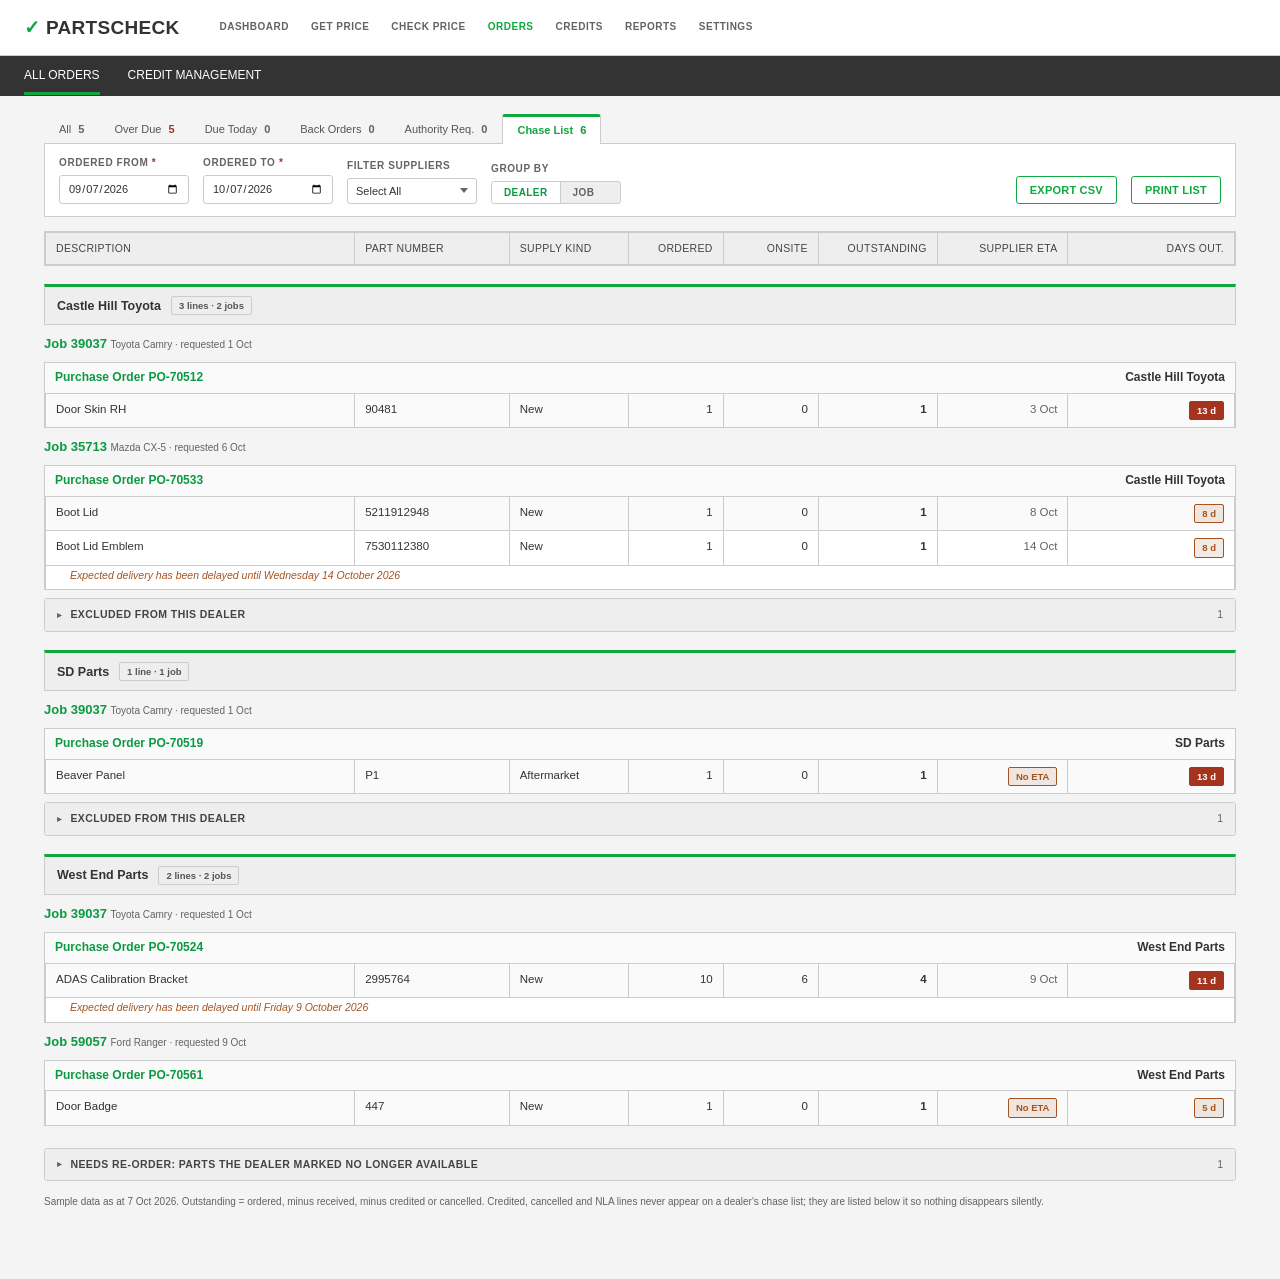
==== commit 0bdb533f: "Remove receipting banner, make column heading sticky Co-Authored-By: Claude Sonnet 5.5 <noreply@anth" ====
--- a/index.html
+++ b/index.html
@@ -36,7 +36,7 @@
 .pcx-date{margin-top:18px;padding:6px 12px;background:#333;color:#fff;font-family:var(--figure);font-weight:700;font-size:11px;}
 .pcx-link{font-family:var(--figure);font-weight:700;color:var(--green-deep);text-decoration:none;}
 .pcx-link:hover{text-decoration:underline;}
-.pcx-colhead{margin-top:14px;}
+.pcx-colhead{margin-top:14px;position:sticky;top:0;z-index:20;background:var(--paper);}
 .pcx-colhead .cgrid-wrap{border-top:1px solid var(--line);}
 .pcx-datehd{margin-top:20px;font-family:var(--figure);font-size:15px;font-weight:400;color:#2b2b2b;border-bottom:2px solid #333;padding-bottom:3px;}
 .pcx-jobhd{margin-top:10px;font-family:var(--figure);font-size:13px;font-weight:700;}
@@ -94,11 +94,6 @@
       <div class="grow"></div>
       <button class="btn" id="btnCsv">Export CSV</button>
       <button class="btn" id="btnPrint">Print list</button>
-    </div>
-
-    <div class="alert warn" style="margin-top:12px;" id="hygiene">
-      <div><span class="at">1 of 3 sites is not receipting consistently</span>
-      Wollongong shows 2 receipted of 19 lines in this range. Its list may read as "nothing has arrived" when parts are on site. <a href="#" style="color:var(--green-deep);font-weight:700;text-decoration:underline;" onclick="return false;">View site</a></div>
     </div>
 
     <div class="pcx-wrap" id="results"></div>
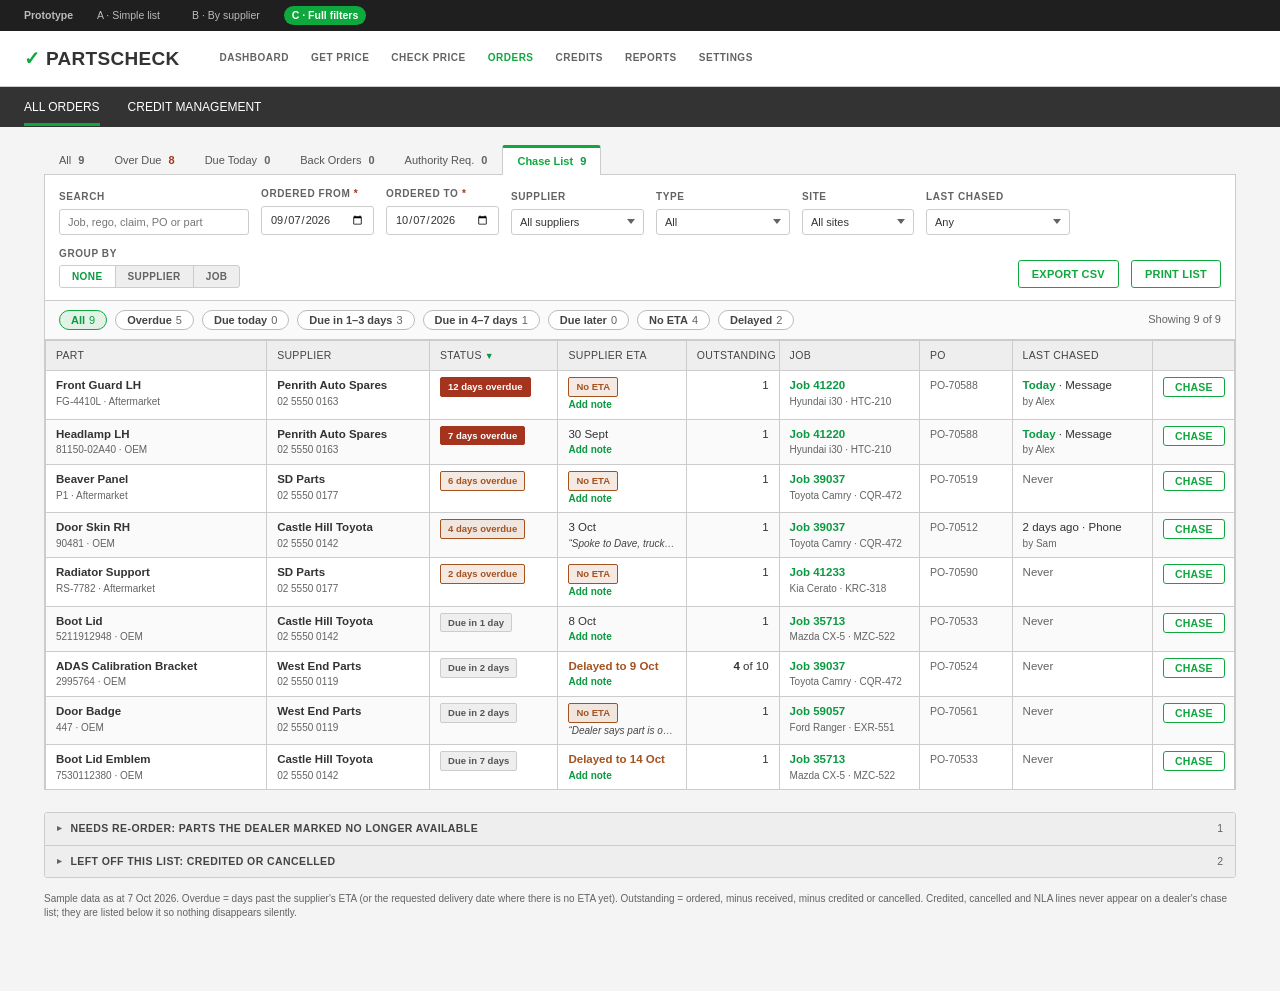
==== commit 25f9d100: "Chase List v2: three versions, supplier in table, overdue status, chase action, last chased, ETA not" ====
--- a/index.html
+++ b/index.html
@@ -10,11 +10,17 @@
   re-pulled fresh from github.com/partscheck/design-system (commit 38dd920,
   28 Sep 2026) into ./assets. Only the pcx-* rules below are local, and they
   only do layout for this screen.
-  Sample data only. Receipting at line level and credit/cancel/NLA flags are
-  assumptions pending Matt Roggenkamp's answers.
+  v2 (8 Oct 2026): Mat James + John Stokes feedback. One flat table with the
+  supplier in the row, "13 days overdue" status (vs supplier ETA), the
+  delayed message folded into the ETA, a per-row Chase action, last chased,
+  supplier phone, and more filters.
+  Sample data only. Receipting at line level, credit/cancel/NLA flags, the
+  overdue basis and in-platform messaging per PO are assumptions pending
+  Matt Roggenkamp's answers.
 -->
 <link rel="stylesheet" href="assets/tokens.css">
 <link rel="stylesheet" href="assets/components.css">
+<link rel="stylesheet" href="assets/pcx.css">
 <style>
 [hidden]{display:none !important;}
 .pcx-top{background:#fff;border-bottom:1px solid var(--line);height:56px;display:flex;align-items:center;padding:0 24px;gap:28px;}
@@ -25,49 +31,78 @@
 .pcx-sub{background:#333;color:#fff;height:40px;display:flex;align-items:center;padding:0 24px;gap:28px;font-family:var(--figure);font-size:12px;text-transform:uppercase;}
 .pcx-sub .on{border-bottom:3px solid var(--green);padding:10px 0 7px;}
 .pcx-page{max-width:1240px;margin:0 auto;padding:18px 24px 60px;}
-.pcx-bar{display:flex;gap:14px;align-items:flex-end;flex-wrap:wrap;padding:12px 14px;background:var(--card);border:1px solid var(--line);border-top:none;}
-.pcx-bar .field{min-width:130px;}
+.pcx-bar{display:flex;gap:12px;align-items:flex-end;flex-wrap:wrap;padding:12px 14px;background:var(--card);border:1px solid var(--line);border-top:none;}
+.pcx-bar .field{min-width:112px;}
+.pcx-bar .field.q{min-width:190px;}
 .pcx-bar .grow{flex:1;}
-.pcx-dealer{margin-top:18px;}
-.pcx-dealer-h{display:flex;align-items:center;gap:10px;padding:9px 12px;background:var(--gauge);border:1px solid var(--line);border-top:3px solid var(--green);}
-.pcx-dealer-h h3{margin:0;font-family:var(--figure);font-size:12.5px;}
-.pcx-dealer-h .sp{flex:1;}
-.pcx-sub2{padding:6px 12px;background:var(--card-2);border:1px solid var(--line);border-top:none;font-family:var(--figure);font-weight:700;font-size:10.5px;color:#444;}
-.pcx-date{margin-top:18px;padding:6px 12px;background:#333;color:#fff;font-family:var(--figure);font-weight:700;font-size:11px;}
+.pcx-chips{display:flex;align-items:center;gap:8px;flex-wrap:wrap;padding:9px 14px;background:var(--card-2);border:1px solid var(--line);border-top:none;}
+.pcx-chip{font-family:var(--figure);font-size:11px;font-weight:700;color:var(--ink-soft);background:#fff;border:1px solid var(--line-strong);border-radius:12px;padding:3px 11px;cursor:pointer;}
+.pcx-chip:hover{border-color:var(--green);}
+.pcx-chip.on{background:var(--green-wash);border-color:var(--green);color:var(--green-deep);}
+.pcx-chip .n{font-weight:400;margin-left:4px;color:var(--muted);}
+.pcx-chip.on .n{color:var(--green-deep);}
+.pcx-chips .sp{flex:1;}
+.pcx-chips .pcx-count{font-size:11px;color:var(--muted);}
+.pcx-clear{font-size:11px;background:none;border:0;color:var(--green-deep);cursor:pointer;font-weight:700;padding:0;}
+.pcx-clear:hover{text-decoration:underline;}
 .pcx-link{font-family:var(--figure);font-weight:700;color:var(--green-deep);text-decoration:none;}
 .pcx-link:hover{text-decoration:underline;}
-.pcx-colhead{margin-top:14px;position:sticky;top:0;z-index:20;background:var(--paper);}
-.pcx-colhead .cgrid-wrap{border-top:1px solid var(--line);}
-.pcx-datehd{margin-top:20px;font-family:var(--figure);font-size:15px;font-weight:400;color:#2b2b2b;border-bottom:2px solid #333;padding-bottom:3px;}
-.pcx-jobhd{margin-top:10px;font-family:var(--figure);font-size:13px;font-weight:700;}
-.pcx-pohd{display:flex;justify-content:space-between;gap:12px;margin-top:8px;padding:6px 10px;background:var(--card-2);border:1px solid var(--line);border-bottom:none;font-family:var(--figure);font-weight:700;font-size:12px;}
-.pcx-delay td{border-top:none;font-style:italic;color:var(--warn);font-size:10.5px;padding:2px 10px 6px 24px !important;}
-.pcx-wrap tbody tr.ln:nth-child(odd) td{background:var(--card-2);}
+.pcx-wrap .cgrid-wrap{overflow:visible;border-top:none;}
+.pcx-wrap .cgrid{min-width:0;table-layout:fixed;}
+.pcx-wrap .cgrid thead th{position:sticky;top:0;z-index:20;white-space:nowrap;padding:7px 10px;border-top:1px solid var(--line);}
+.pcx-wrap .cgrid thead th.s{cursor:pointer;user-select:none;}
+.pcx-wrap .cgrid thead th.s:hover{background:#E4E4E4;}
+.pcx-wrap .cgrid thead th .ar{color:var(--green-deep);margin-left:3px;font-size:9px;}
+.pcx-wrap .cgrid td{padding:6px 10px;}
+.pcx-wrap tbody tr.ln:nth-child(even) td{background:var(--card-2);}
+.pcx-wrap tbody tr.ln:hover td{background:#F1F8F3;}
+.pcx-wrap tbody tr.gh td{padding:0;border-left:0;border-right:0;}
+.pcx-gh{display:flex;align-items:center;gap:10px;padding:8px 12px;background:var(--gauge);border-top:3px solid var(--green);font-family:var(--figure);}
+.pcx-gh h3{margin:0;font-size:12.5px;}
+.pcx-gh .sp{flex:1;}
+.pcx-gh .ph{font-size:11px;color:var(--ink-soft);}
+.pcx-gh .ph a{color:inherit;}
+.pcx-sm{font-size:10px;color:var(--muted);margin-top:1px;font-weight:400;}
+.pcx-r{text-align:right;}
+.pcx-po{color:var(--muted);font-size:10.5px;}
+.pcx-po a{color:var(--muted);text-decoration:none;font-weight:400;font-family:var(--sans);}
+.pcx-po a:hover{color:var(--green-deep);text-decoration:underline;}
+.pcx-eta-d{color:var(--warn);font-weight:700;}
+.pcx-ch-t{color:var(--good);font-weight:700;}
+.pcx-ch-n{color:var(--muted);}
+.pcx-btnchase{padding:3px 11px;font-size:10.5px;}
 .pcx-note{color:var(--faint);font-weight:400;font-size:10px;}
-.pcx-wrap .cgrid{min-width:0;table-layout:fixed;}
-.pcx-wrap .cgrid td{padding:7px 10px;}
-.pcx-wrap tr.ex td{color:#777;background:var(--card-2);}
 .pcx-empty{padding:30px;text-align:center;color:var(--muted);background:var(--card);border:1px solid var(--line);border-top:none;}
-.pcx-sheet{background:#fff;max-width:820px;margin:12px auto 40px;padding:26px 34px 34px;border:1px solid var(--line);font-family:var(--figure);color:#000;}
+.pcx-modal .modal{max-width:600px;}
+.pcx-modal .ln{display:flex;align-items:flex-start;gap:8px;padding:5px 0;border-bottom:1px solid var(--gauge);}
+.pcx-modal .ln .tx{flex:1;}
+.pcx-modal textarea{width:100%;box-sizing:border-box;min-height:150px;margin-top:6px;}
+.pcx-modal .alert{background:var(--warn-wash);border:1px solid var(--warn);color:var(--warn);padding:6px 10px;margin-bottom:10px;font-weight:700;font-size:11px;}
+.pcx-modal .contact{margin-bottom:10px;font-size:11.5px;}
+.pcx-sheet{background:#fff;max-width:860px;margin:12px auto 40px;padding:26px 34px 34px;border:1px solid var(--line);font-family:var(--figure);color:#000;}
 .pcx-sheet .rh{text-align:center;font-size:12px;}
 .pcx-sheet .rt{text-align:center;font-size:16px;font-weight:700;margin:6px 0 10px;}
 .pcx-sheet .rm{display:flex;justify-content:space-between;font-size:10.5px;padding-bottom:3px;border-bottom:3px solid #000;}
 .pcx-sheet table{width:100%;border-collapse:collapse;table-layout:fixed;}
-.pcx-sheet .ch th{text-align:left;font-size:11.5px;font-weight:700;padding:12px 4px 8px;background:transparent !important;color:#000 !important;border:0;text-transform:none;letter-spacing:0;}
+.pcx-sheet .ch th{text-align:left;font-size:11px;font-weight:700;padding:12px 4px 6px;background:transparent !important;color:#000 !important;border:0;text-transform:none;letter-spacing:0;}
 .pcx-sheet .ch th.n,.pcx-sheet td.n{text-align:right;}
-.pcx-sheet .pdt{margin:16px 0 6px;font-size:18px;font-weight:400;color:#222;}
-.pcx-sheet .pjb{margin:8px 0 4px;font-size:14px;font-weight:700;}
-.pcx-sheet .pjb a{color:#000;text-decoration:underline;}
-.pcx-sheet .ppo{display:flex;justify-content:space-between;margin-top:8px;font-size:14px;font-weight:700;}
-.pcx-sheet td{font-size:11.5px;padding:4px 4px;}
+.pcx-sheet .pgh{display:flex;justify-content:space-between;align-items:baseline;margin:16px 0 4px;padding-bottom:2px;border-bottom:2px solid #333;font-size:14px;font-weight:700;}
+.pcx-sheet .pgh span{font-size:11.5px;font-weight:400;}
+.pcx-sheet td{font-size:11px;padding:4px 4px;vertical-align:top;}
+.pcx-sheet td small{display:block;font-size:9.5px;color:#555;}
 .pcx-sheet tr.z td{background:#f0f0f0;}
-.pcx-sheet tr.dl td{font-style:italic;font-size:11px;padding:0 4px 5px 28px;}
 .pcx-sheet .pft{margin-top:18px;border-top:1px solid #999;padding-top:4px;font-size:9.5px;color:#555;display:flex;justify-content:space-between;}
-@media print{.pcx-noprint,.pcx-top,.pcx-sub,#app{display:none !important;}#printSection{display:block !important;}</style>
+@media print{.pcx-noprint,.pcx-top,.pcx-sub,#app,.toast-stack,.modal-backdrop{display:none !important;}#printSection{display:block !important;}.pcx-sheet{border:0;margin:0;padding:0;max-width:none;}}
+.pcx-ver{background:#1f1f1f;color:#bbb;font-family:var(--figure);font-size:10.5px;padding:6px 24px;display:flex;gap:16px;align-items:center;}
+.pcx-ver a{color:#bbb;text-decoration:none;padding:2px 8px;border-radius:10px;}
+.pcx-ver a:hover{color:#fff;}
+.pcx-ver a.on{background:var(--green);color:#fff;font-weight:700;}
+</style>
 </head>
 <body>
 
 <div id="app">
+  <div class="pcx-ver"><b>Prototype</b><a href="simple.html">A &middot; Simple list</a><a href="by-supplier.html">B &middot; By supplier</a><a class="on" href="index.html">C &middot; Full filters</a></div>
   <div class="pcx-top">
     <div class="pcx-logo"><b>&#10003;</b> PARTSCHECK</div>
     <div class="pcx-nav"><span>Dashboard</span><span>Get Price</span><span>Check Price</span><span class="on">Orders</span><span>Credits</span><span>Reports</span><span>Settings</span></div>
@@ -76,8 +111,8 @@
 
   <div class="pcx-page">
     <div class="lgc-tabs" role="tablist">
-      <button class="lgc-tab" role="tab">All <span class="ct">5</span></button>
-      <button class="lgc-tab" role="tab">Over Due <span class="ct" style="color:var(--bad);">5</span></button>
+      <button class="lgc-tab" role="tab">All <span class="ct">9</span></button>
+      <button class="lgc-tab" role="tab">Over Due <span class="ct" style="color:var(--bad);">8</span></button>
       <button class="lgc-tab" role="tab">Due Today <span class="ct">0</span></button>
       <button class="lgc-tab" role="tab">Back Orders <span class="ct">0</span></button>
       <button class="lgc-tab" role="tab">Authority Req. <span class="ct">0</span></button>
@@ -85,16 +120,23 @@
     </div>
 
     <div class="pcx-bar">
+      <div class="field q"><label>Search</label><input class="input" type="search" id="qSel" placeholder="Job, rego, claim, PO or part"></div>
       <div class="field" id="fFrom"><label>Ordered from <span class="req">*</span></label><input class="input" type="date" id="dFrom" value="2026-09-07"></div>
       <div class="field" id="fTo"><label>Ordered to <span class="req">*</span></label><input class="input" type="date" id="dTo" value="2026-10-07"><span class="error">Date range is required</span></div>
-      <div class="field"><label>Filter suppliers</label><select class="select" id="supSel"><option value="">Select All</option></select></div>
+      <div class="field"><label>Supplier</label><select class="select" id="supSel"><option value="">All suppliers</option></select></div>
+      <div class="field"><label>Type</label><select class="select" id="typeSel"><option value="">All</option><option>OEM</option><option>Parallel</option><option>Aftermarket</option><option>Certified aftermarket</option><option>Used</option><option>Reconditioned</option></select></div>
+      <div class="field"><label>Site</label><select class="select" id="siteSel"><option value="">All sites</option></select></div>
+      <div class="field"><label>Last chased</label>
+        <select class="select" id="chSel"><option value="">Any</option><option value="never">Never chased</option><option value="3d">Not chased in 3+ days</option><option value="today">Chased today</option></select>
+      </div>
       <div class="field"><label>Group by</label>
-        <div class="segctl" id="grp"><button class="on" data-g="dealer">Dealer</button><button data-g="job">Job</button></div>
+        <div class="segctl" id="grp"><button data-g="none" class="on">None</button><button data-g="supplier">Supplier</button><button data-g="job">Job</button></div>
       </div>
       <div class="grow"></div>
       <button class="btn" id="btnCsv">Export CSV</button>
       <button class="btn" id="btnPrint">Print list</button>
     </div>
+    <div class="pcx-chips" id="chips"></div>
 
     <div class="pcx-wrap" id="results"></div>
 
@@ -103,166 +145,163 @@
         <summary>Needs re-order: parts the dealer marked No Longer Available <span class="ct" id="nlaCt">0</span></summary>
         <div class="acc-b" id="nlaBody"></div>
       </details>
+      <details>
+        <summary>Left off this list: credited or cancelled <span class="ct" id="exCt">0</span></summary>
+        <div class="acc-b" id="exBody"></div>
+      </details>
     </div>
-    <p class="pcx-note" style="margin-top:14px;">Sample data as at 7 Oct 2026. Outstanding = ordered, minus received, minus credited or cancelled. Credited, cancelled and NLA lines never appear on a dealer's chase list; they are listed below it so nothing disappears silently.</p>
+    <p class="pcx-note" style="margin-top:14px;">Sample data as at 7 Oct 2026. Overdue = days past the supplier's ETA (or the requested delivery date where there is no ETA yet). Outstanding = ordered, minus received, minus credited or cancelled. Credited, cancelled and NLA lines never appear on a dealer's chase list; they are listed below it so nothing disappears silently.</p>
   </div>
 </div>
 
 <div class="toast-stack" id="toasts"></div>
+<div id="modalRoot"></div>
 
 <!-- Print preview -->
 <div id="printSection" hidden>
-  <div class="pcx-noprint" style="max-width:760px;margin:14px auto 0;display:flex;justify-content:space-between;align-items:center;padding:0 4px;">
+  <div class="pcx-noprint" style="max-width:860px;margin:14px auto 0;display:flex;justify-content:space-between;align-items:center;padding:0 4px;">
     <b>Print preview</b>
     <span style="display:flex;gap:8px;"><button class="btn" onclick="window.print()">Print</button><button class="btn" id="closePrint">Close preview</button></span>
   </div>
   <div class="pcx-sheet" id="sheet"></div>
 </div>
 
+<script src="assets/core.js"></script>
 <script>
-var AS_AT = new Date('2026-10-07');
-// Sample outstanding lines. rec = qty received so far (line level, partial supported).
-var LINES = [
-  {s:'Castle Hill Toyota', site:'Parramatta', part:'Door Skin RH',kind:'New', no:'90481', po:'PO-70512', job:'39037', veh:'Toyota Camry', ord:'2026-09-24', req:'2026-10-01', eta:'2026-10-03', q:1, rec:0},
-  {s:'Castle Hill Toyota', site:'Parramatta', part:'Boot Lid',kind:'New', no:'5211912948', po:'PO-70533', job:'35713', veh:'Mazda CX-5', ord:'2026-09-29', req:'2026-10-06', eta:'2026-10-08', q:1, rec:0},
-  {s:'Castle Hill Toyota', site:'Parramatta', part:'Boot Lid Emblem',kind:'New',delayed:'2026-10-14', no:'7530112380', po:'PO-70533', job:'35713', veh:'Mazda CX-5', ord:'2026-09-29', req:'2026-10-06', eta:'2026-10-14', q:1, rec:0},
-  {s:'SD Parts', site:'Parramatta', part:'Beaver Panel',kind:'Aftermarket', no:'P1', po:'PO-70519', job:'39037', veh:'Toyota Camry', ord:'2026-09-24', req:'2026-10-01', eta:null, q:1, rec:0},
-  {s:'West End Parts', site:'Parramatta', part:'ADAS Calibration Bracket',kind:'New',delayed:'2026-10-09', no:'2995764', po:'PO-70524', job:'39037', veh:'Toyota Camry', ord:'2026-09-26', req:'2026-10-01', eta:'2026-10-09', q:10, rec:6},
-  {s:'West End Parts', site:'Parramatta', part:'Door Badge',kind:'New', no:'447', po:'PO-70561', job:'59057', veh:'Ford Ranger', ord:'2026-10-02', req:'2026-10-09', eta:null, q:1, rec:0}
-];
-var EXCLUDED = [
-  {s:'Castle Hill Toyota', part:"Front Bar Emblem 'Toyota'", no:'7530112380', job:'39037', why:'Credited', ord:'2026-09-24'},
-  {s:'SD Parts', part:'Bonnet Clip (x2)', no:'9046709172', job:'39037', why:'Cancelled', ord:'2026-09-24'}
-];
-var NLA = [
-  {s:'West End Parts', part:'Rear Spoiler', no:'8821004', job:'59057', veh:'Ford Ranger', ord:'2026-10-02'}
-];
-
-var mode = 'dealer';
-function $(id){return document.getElementById(id);}
-function d(iso){return new Date(iso+'T00:00:00');}
-function fmt(iso){return d(iso).toLocaleDateString('en-AU',{day:'numeric',month:'short'});}
-function fmtL(iso){return d(iso).toLocaleDateString('en-AU',{weekday:'long',day:'numeric',month:'long',year:'numeric'});}
-function days(iso){return Math.round((AS_AT - d(iso))/86400000);}
-function out(l){return l.q - l.rec;}
-function esc(s){return String(s).replace(/[&<>"]/g,function(c){return {'&':'&amp;','<':'&lt;','>':'&gt;','"':'&quot;'}[c];});}
-function age(n){var t=n>=10?'bad':(n>=5?'warn':'info');return '<span class="lgc-status '+t+'">'+n+' d</span>';}
-
-function inRange(l){var f=$('dFrom').value,t=$('dTo').value;return f&&t&&l.ord>=f&&l.ord<=t;}
-function current(){
-  var sup=$('supSel').value;
-  return LINES.filter(function(l){return out(l)>0&&inRange(l)&&(!sup||l.s===sup);});
-}
-var COLS=[['Description','26%'],['Part Number','13%'],['Supply Kind','10%'],['Ordered','8%'],['Onsite','8%'],['Outstanding','10%'],['Supplier ETA','11%'],['Days Out.','14%']];
-function colgroup(){return '<colgroup>'+COLS.map(function(c){return '<col style="width:'+c[1]+'">';}).join('')+'</colgroup>';}
-function colHead(){return '<div class="pcx-colhead"><div class="cgrid-wrap"><table class="cgrid">'+colgroup()+'<thead><tr>'+COLS.map(function(c,i){return '<th'+(i>2&&i<8?' style="text-align:right;"':'')+'>'+c[0]+'</th>';}).join('')+'</tr></thead></table></div></div>';}
-function jobLink(l,txt){return '<a class="pcx-link" href="#job-'+l.job+'" title="Open job '+l.job+'" onclick="return jobOpen(\''+l.job+'\');">'+(txt||('Job '+l.job))+'</a>';}
-function jobOpen(j){toast('Job '+j,'Prototype: opens the job in the quoting package.');return false;}
-function poOpen(po){toast('Order '+po,'Prototype: opens the order page (parts, receive, credit, ETA).');return false;}
-function line(l){
-  var i=LINES.indexOf(l), o=out(l);
-  var r='<tr class="ln"><td>'+esc(l.part)+'</td><td class="num">'+esc(l.no)+'</td><td>'+esc(l.kind)+'</td><td class="num" style="text-align:right;">'+l.q+'</td><td class="num" style="text-align:right;">'+l.rec+'</td><td class="num fig" style="font-weight:700;text-align:right;">'+o+'</td><td style="text-align:right;color:var(--muted);">'+(l.eta?fmt(l.eta):'<span class="lgc-status warn">No ETA</span>')+'</td><td style="text-align:right;">'+age(days(l.ord))+'</td>'+'</tr>';
-  if(l.delayed) r+='<tr class="pcx-delay"><td colspan="8">Expected delivery has been delayed until '+fmtL(l.delayed)+'</td></tr>';
-  return r;
-}
-function poBlock(pl){
-  return '<div class="pcx-po" data-po="'+esc(pl[0].po)+'"><div class="pcx-pohd"><span><a class="pcx-link" href="#order-'+esc(pl[0].po)+'" title="Open order" onclick="return poOpen(\''+esc(pl[0].po)+'\');">Purchase Order '+esc(pl[0].po)+'</a></span><span class="pcx-pohd-r">'+esc(pl[0].s)+'</span></div><div class="cgrid-wrap"><table class="cgrid">'+colgroup()+'<tbody>'+pl.map(line).join('')+'</tbody></table></div></div>';
-}
-function uniq(a){return a.filter(function(x,i){return a.indexOf(x)===i;});}
-
+// ---- filtering --------------------------------------------------------
+function matchChip(l,k){
+  if(k==='all') return true;
+  var n=late(l);
+  if(k==='over') return n>0;
+  if(k==='today') return n===0;
+  if(k==='d13') return n<0 && n>=-3;
+  if(k==='d47') return n<-3 && n>=-7;
+  if(k==='later') return n<-7;
+  if(k==='noeta') return !l.eta;
+  if(k==='delayed') return !!l.delayed;
+  return true;
+}
+function visible(ignoreChip){
+  var f=$('dFrom').value, t=$('dTo').value, sup=$('supSel').value, site=$('siteSel').value, typ=$('typeSel').value, chs=$('chSel').value, q=$('qSel').value.trim().toLowerCase();
+  if(!f||!t) return [];
+  return LINES.filter(function(l){
+    if(out(l)<=0 || l.ord<f || l.ord>t) return false;
+    if(sup && l.s!==sup) return false;
+    if(site && l.site!==site) return false;
+    if(typ && l.kind!==typ) return false;
+    if(chs==='never' && l.ch) return false;
+    if(chs==='3d' && l.ch && days(l.ch.on)<3) return false;
+    if(chs==='today' && !(l.ch && days(l.ch.on)===0)) return false;
+    if(q && (l.part+' '+l.no+' '+l.po+' '+l.job+' '+l.veh+' '+l.s+' '+JOBS[l.job].rego+' '+JOBS[l.job].claim).toLowerCase().indexOf(q)<0) return false;
+    return ignoreChip || matchChip(l,chip);
+  });
+}
+// ---- table ------------------------------------------------------------
+var CD = {
+  part:  {h:'Part', w:19, s:'part', f:function(l){return '<b>'+esc(l.part)+'</b><div class="pcx-sm">'+esc(l.no)+' &middot; '+esc(l.kind)+'</div>';}},
+  sup:   {h:'Supplier', w:14, s:'sup', f:function(l){return '<b>'+esc(l.s)+'</b><div class="pcx-sm">'+SUP[l.s].ph+'</div>';}},
+  status:{h:'Status', w:11, s:'status', f:pill},
+  eta:   {h:'Supplier ETA', w:11, s:'eta', f:etaText},
+  qty:   {h:'Outstanding', w:8, r:1, f:function(l){var o=out(l);return o===l.q?String(o):('<b>'+o+'</b> of '+l.q);}},
+  job:   {h:'Job', w:12, f:function(l){return jobLink(l)+'<div class="pcx-sm">'+esc(l.veh)+' &middot; '+JOBS[l.job].rego+'</div>';}},
+  po:    {h:'PO', w:8, f:function(l){return '<span class="pcx-po"><a href="#order-'+esc(l.po)+'" title="Open order" onclick="return poOpen(\''+esc(l.po)+'\');">'+esc(l.po)+'</a></span>';}},
+  ch:    {h:'Last chased', w:12, s:'ch', f:chasedText},
+  act:   {h:'', w:7, r:1, f:function(l){return '<button class="btn pcx-btnchase" data-chase="'+LINES.indexOf(l)+'">Chase</button>';}}
+};
+function colsFor(){
+  var c=['part','sup','status','eta','qty','job','po','ch','act'];
+  if(mode==='supplier') c.splice(c.indexOf('sup'),1);
+  if(mode==='job') c.splice(c.indexOf('job'),1);
+  return c;
+}
+
+function tableHTML(ls){
+  var cols=colsFor(), tot=cols.reduce(function(a,k){return a+CD[k].w;},0);
+  var h='<div class="cgrid-wrap"><table class="cgrid"><colgroup>'+cols.map(function(k){return '<col style="width:'+(CD[k].w/tot*100).toFixed(1)+'%">';}).join('')+'</colgroup><thead><tr>';
+  cols.forEach(function(k){
+    var c=CD[k], on=c.s&&c.s===sortK;
+    h+='<th'+(c.s?' class="s" data-sort="'+c.s+'" aria-sort="'+(on?(sortDir<0?'descending':'ascending'):'none')+'"':'')+(c.r?' style="text-align:right;"':'')+'>'+c.h+(on?'<span class="ar">'+(sortDir<0?'&#9660;':'&#9650;')+'</span>':'')+'</th>';
+  });
+  h+='</tr></thead><tbody>';
+  var rows=sorted(ls);
+  function lineRow(l){return '<tr class="ln">'+cols.map(function(k){return '<td'+(CD[k].r?' class="pcx-r"':'')+'>'+CD[k].f(l)+'</td>';}).join('')+'</tr>';}
+  if(mode==='none'){ h+=rows.map(lineRow).join(''); }
+  else {
+    var key = mode==='supplier'?'s':'job';
+    uniq(rows.map(function(l){return l[key];})).forEach(function(g){
+      var gl=rows.filter(function(l){return l[key]===g;}), first=gl[0], right;
+      if(mode==='supplier'){
+        right='<span class="ph">Ph <a href="tel:'+SUP[g].ph.replace(/ /g,'')+'">'+SUP[g].ph+'</a></span><span class="sp"></span><button class="btn btn-primary pcx-btnchase" data-chaseall="'+esc(g)+'">Chase all ('+gl.length+')</button>';
+      } else {
+        right='<span class="pcx-note">'+esc(first.veh)+' &middot; requested '+fmt(first.req)+'</span><span class="sp"></span>';
+      }
+      h+='<tr class="gh"><td colspan="'+cols.length+'"><div class="pcx-gh"><h3>'+(mode==='supplier'?esc(g):jobLink(first))+'</h3><span class="lgc-status info">'+plural(gl.length,'line')+'</span>'+right+'</div></td></tr>';
+      h+=gl.map(lineRow).join('');
+    });
+  }
+  return h+'</tbody></table></div>';
+}
 
 function render(){
   var from=$('dFrom'), to=$('dTo'), ok=!!(from.value&&to.value);
   $('fTo').classList.toggle('bad',!ok);
-  var ls = ok?current():[];
+  var base=visible(true), ls=visible(false);
   $('tabCount').textContent = ls.length;
+
+  // status chips with counts (counts respect every other filter)
+  var CH=[['all','All'],['over','Overdue'],['today','Due today'],['d13','Due in 1–3 days'],['d47','Due in 4–7 days'],['later','Due later'],['noeta','No ETA'],['delayed','Delayed']];
+  var anyFilter = chip!=='all' || $('supSel').value || $('siteSel').value || $('typeSel').value || $('chSel').value || $('qSel').value.trim();
+  $('chips').innerHTML = CH.map(function(c){
+    var n=base.filter(function(l){return matchChip(l,c[0]);}).length;
+    return '<button class="pcx-chip'+(chip===c[0]?' on':'')+'" data-chip="'+c[0]+'">'+c[1]+'<span class="n">'+n+'</span></button>';
+  }).join('')+'<span class="sp"></span><span class="pcx-count">Showing '+ls.length+' of '+base.length+(anyFilter?' &middot; ':'')+'</span>'+(anyFilter?'<button class="pcx-clear" id="clr">Clear filters</button>':'');
+
   var h='';
-  if(!ok){ h='<div class="pcx-empty">Choose an order date range to see what is outstanding.</div>'; }
-  else if(!ls.length){ h='<div class="pcx-empty">Nothing outstanding in this range.</div>'; }
-  else if(mode==='dealer'){
-    h+=colHead();
-    uniq(ls.map(function(l){return l.s;})).forEach(function(s){
-      var sl=ls.filter(function(l){return l.s===s;});
-      var jobs=uniq(sl.map(function(l){return l.job;}));
-      h+='<div class="pcx-dealer"><div class="pcx-dealer-h"><h3>'+esc(s)+'</h3><span class="lgc-status info">'+sl.length+' line'+(sl.length>1?'s':'')+' · '+jobs.length+' job'+(jobs.length>1?'s':'')+'</span></div>';
-      jobs.forEach(function(j){
-        var jl=sl.filter(function(l){return l.job===j;});
-        h+='<div class="pcx-jobhd">'+jobLink(jl[0])+' <span class="pcx-note">'+esc(jl[0].veh)+' · requested '+fmt(jl[0].req)+'</span></div>';
-        uniq(jl.map(function(l){return l.po;})).forEach(function(po){h+=poBlock(jl.filter(function(l){return l.po===po;}));});
-      });
-      var ex=EXCLUDED.filter(function(e){return e.s===s;});
-      if(ex.length){
-        h+='<div class="accordion" style="margin-top:8px;"><details><summary>Excluded from this dealer <span class="ct">'+ex.length+'</span></summary><div class="acc-b"><table class="cgrid" style="min-width:0;"><tbody>'+ex.map(function(e){return '<tr class="ex"><td>'+esc(e.part)+'</td><td class="num">'+esc(e.no)+'</td><td>'+jobLink(e)+'</td><td><span class="lgc-status info">'+e.why+'</span></td></tr>';}).join('')+'</tbody></table></div></details></div>';
-      }
-      h+='</div>';
-    });
-  } else {
-    h+=colHead();
-    uniq(ls.map(function(l){return l.req;})).sort().forEach(function(rd){
-      h+='<div class="pcx-datehd">Requested delivery date '+fmtL(rd)+'</div>';
-      var dl=ls.filter(function(l){return l.req===rd;});
-      uniq(dl.map(function(l){return l.job;})).forEach(function(j){
-        var jl=dl.filter(function(l){return l.job===j;});
-        h+='<div class="pcx-jobhd">'+jobLink(jl[0])+' <span class="pcx-note">'+esc(jl[0].veh)+'</span></div>';
-        uniq(jl.map(function(l){return l.po;})).forEach(function(po){h+=poBlock(jl.filter(function(l){return l.po===po;}));});
-      });
-    });
-  }
+  if(!ok) h='<div class="pcx-empty">Choose an order date range to see what is outstanding.</div>';
+  else if(!ls.length) h='<div class="pcx-empty">Nothing outstanding matches these filters.</div>';
+  else h=tableHTML(ls);
   $('results').innerHTML=h;
-  var nl=NLA.filter(function(n){return ok&&n.ord>=from.value&&n.ord<=to.value;});
+
+  var sup=$('supSel').value;
+  var nl=NLA.filter(function(n){return ok&&n.ord>=from.value&&n.ord<=to.value&&(!sup||n.s===sup);});
   $('nlaCt').textContent=nl.length;
-  $('nlaBody').innerHTML = nl.length ? '<table class="cgrid" style="min-width:0;"><tbody>'+nl.map(function(n){return '<tr><td>'+esc(n.part)+'</td><td class="num">'+esc(n.no)+'</td><td>'+esc(n.s)+'</td><td>'+jobLink(n)+' <span class="pcx-note">'+esc(n.veh)+'</span></td><td><button class="btn" style="padding:3px 9px;">Re-order</button></td></tr>';}).join('')+'</tbody></table>' : '<div class="pcx-note" style="padding:8px;">None in this range.</div>';
-}
-
-// supplier dropdown
-uniq(LINES.map(function(l){return l.s;})).forEach(function(s){var o=document.createElement('option');o.value=o.textContent=s;$('supSel').appendChild(o);});
-['dFrom','dTo','supSel'].forEach(function(id){$(id).addEventListener('change',render);});
+  $('nlaBody').innerHTML = nl.length ? '<table class="cgrid" style="min-width:0;"><tbody>'+nl.map(function(n){return '<tr><td>'+esc(n.part)+'</td><td>'+esc(n.no)+'</td><td>'+esc(n.s)+'</td><td>'+jobLink(n)+' <span class="pcx-note">'+esc(n.veh)+'</span></td><td><button class="btn" style="padding:3px 9px;">Re-order</button></td></tr>';}).join('')+'</tbody></table>' : '<div class="pcx-note" style="padding:8px;">None in this range.</div>';
+  var ex=EXCLUDED.filter(function(e){return ok&&e.ord>=from.value&&e.ord<=to.value&&(!sup||e.s===sup);});
+  $('exCt').textContent=ex.length;
+  $('exBody').innerHTML = ex.length ? '<table class="cgrid" style="min-width:0;"><tbody>'+ex.map(function(e){return '<tr><td>'+esc(e.part)+'</td><td>'+esc(e.no)+'</td><td>'+esc(e.s)+'</td><td>'+jobLink(e)+'</td><td><span class="lgc-status info">'+e.why+'</span></td></tr>';}).join('')+'</tbody></table>' : '<div class="pcx-note" style="padding:8px;">None in this range.</div>';
+}
+
+// ---- wiring -----------------------------------------------------------
+uniq(LINES.map(function(l){return l.s;})).sort().forEach(function(s){var o=document.createElement('option');o.value=o.textContent=s;$('supSel').appendChild(o);});
+uniq(LINES.map(function(l){return l.site;})).sort().forEach(function(s){var o=document.createElement('option');o.value=o.textContent=s;$('siteSel').appendChild(o);});
+['dFrom','dTo','supSel','siteSel','typeSel','chSel'].forEach(function(id){$(id).addEventListener('change',render);});
+$('qSel').addEventListener('input',render);
 document.querySelectorAll('#grp button').forEach(function(b){b.onclick=function(){mode=b.dataset.g;document.querySelectorAll('#grp button').forEach(function(x){x.classList.toggle('on',x===b);});render();};});
-
-function toast(t,m){var e=document.createElement('div');e.className='toast ok';e.innerHTML='<div><div class="tt">'+esc(t)+'</div><div class="tm">'+esc(m)+'</div></div><button class="toast-x" aria-label="Dismiss">&#10005;</button>';e.querySelector('.toast-x').onclick=function(){e.remove();};$('toasts').appendChild(e);setTimeout(function(){e.remove();},4500);}
-
-// CSV
+$('chips').addEventListener('click',function(e){
+  var c=e.target.closest('[data-chip]'); if(c){chip=c.dataset.chip;render();return;}
+  if(e.target.id==='clr'){chip='all';['supSel','siteSel','typeSel','chSel','qSel'].forEach(function(id){$(id).value='';});render();}
+});
+$('results').addEventListener('click',function(e){
+  var th=e.target.closest('th[data-sort]');
+  if(th){var k=th.dataset.sort; if(sortK===k) sortDir=-sortDir; else {sortK=k; sortDir=(k==='status'?-1:1);} render(); return;}
+  var b=e.target.closest('[data-chase]'); if(b){var l=LINES[+b.dataset.chase]; openChase(l.s,l); return;}
+  var a=e.target.closest('[data-chaseall]'); if(a){openChase(a.dataset.chaseall,null);}
+});
+
+
+// ---- CSV --------------------------------------------------------------
 $('btnCsv').onclick=function(){
-  var ls=current(); if(!ls.length){toast('Nothing to export','Pick a date range with outstanding lines.');return;}
-  var rows=[['Dealer','Part','Part Nr','Supply Kind','PO','Qty Ordered','Qty Received','Qty Outstanding','Order Date','Requested Delivery','Supplier ETA','Days Outstanding','Job','Vehicle']];
-  ls.forEach(function(l){rows.push([l.s,l.part,l.no,l.kind,l.po,l.q,l.rec,out(l),l.ord,l.req,(l.eta||'No ETA'),days(l.ord),l.job,l.veh]);});
+  var ls=sorted(visible(false)); if(!ls.length){toast('Nothing to export','Nothing matches the current filters.');return;}
+  var rows=[['Supplier','Supplier Phone','Site','Part','Part Nr','Supply Kind','Job','Vehicle','PO','Qty Ordered','Qty Received','Qty Outstanding','Order Date','Requested Delivery','Status','Days Overdue','Days Since Ordered','Supplier ETA','Last Chased','Latest Note']];
+  ls.forEach(function(l){rows.push([l.s,SUP[l.s].ph,l.site,l.part,l.no,l.kind,l.job,l.veh,l.po,l.q,l.rec,out(l),l.ord,l.req,status(l).t,Math.max(0,late(l)),days(l.ord),etaPlain(l),chasedPlain(l),(latestNote(l)||{text:''}).text]);});
   var csv=rows.map(function(r){return r.map(function(c){return '"'+String(c).replace(/"/g,'""')+'"';}).join(',');}).join('\n');
   var a=document.createElement('a');a.href=URL.createObjectURL(new Blob([csv],{type:'text/csv'}));a.download='parts-chase-list.csv';a.click();
 };
 
-// Print preview: mirrors the iBody "Chase List Report" (date > job > purchase order > lines)
-function printHTML(ls){
-  var now=new Date(AS_AT), stamp=now.toLocaleDateString('en-AU',{day:'numeric',month:'numeric',year:'numeric'})+' 9:30 am';
-  var cols=['Description','Part Number','Supply Kind','Ordered','Onsite','Outstanding'], w=['34%','18%','13%','11%','11%','13%'];
-  var cg='<colgroup>'+w.map(function(x){return '<col style="width:'+x+'">';}).join('')+'</colgroup>';
-  var h='<div class="rh">PartsCheck Pty Ltd</div><div class="rt">Chase List Report</div><div class="rm"><span>'+stamp+'</span><span>1 - 1</span></div>'
-   +'<table>'+cg+'<thead class="ch"><tr>'+cols.map(function(c,i){return '<th'+(i>2?' class="n"':'')+'>'+c+'</th>';}).join('')+'</tr></thead></table>';
-  uniq(ls.map(function(l){return l.req;})).sort().forEach(function(rd){
-    h+='<div class="pdt">Requested Delivery Date '+fmtL(rd)+'</div>';
-    var dl=ls.filter(function(l){return l.req===rd;});
-    uniq(dl.map(function(l){return l.job;})).forEach(function(j){
-      var jl=dl.filter(function(l){return l.job===j;});
-      h+='<div class="pjb"><a href="#job-'+j+'">Job '+j+'</a> <span style="font-weight:400;font-size:11px;color:#444;">'+esc(jl[0].veh)+'</span></div>';
-      uniq(jl.map(function(l){return l.po;})).forEach(function(po){
-        var pl=jl.filter(function(l){return l.po===po;});
-        h+='<div class="ppo"><span>Purchase Order '+esc(po)+'</span><span>'+esc(pl[0].s)+'</span></div><table>'+cg+'<tbody>';
-        pl.forEach(function(l,i){
-          h+='<tr'+(i%2?' class="z"':'')+'><td>'+esc(l.part)+'</td><td>'+esc(l.no)+'</td><td>'+esc(l.kind)+'</td><td class="n">'+l.q+'</td><td class="n">'+l.rec+'</td><td class="n">'+out(l)+'</td></tr>';
-          if(l.delayed) h+='<tr class="dl"><td colspan="6">Expected delivery has been delayed until '+fmtL(l.delayed)+'</td></tr>';
-        });
-        h+='</tbody></table>';
-      });
-    });
-  });
-  h+='<div class="pft"><span>Ordered '+fmt($('dFrom').value)+' to '+fmt($('dTo').value)+'</span><span>Outstanding lines only; credited, cancelled and NLA lines excluded</span></div>';
-  return h;
-}
-$('btnPrint').onclick=function(){
-  var ls=current(); if(!ls.length){toast('Nothing to print','Pick a date range with outstanding lines.');return;}
-  $('sheet').innerHTML=printHTML(ls);$('app').hidden=true;$('printSection').hidden=false;
-};
-$('closePrint').onclick=function(){$('printSection').hidden=true;$('app').hidden=false;};
-
+
+$('btnPrint').onclick=function(){openPrint(visible(false));};
+window.pcxSet=function(sup){return visible(false).filter(function(l){return l.s===sup;});};
+window.pcxRender=render;
 render();
 </script>
 </body>
--- a/assets/pcx.css
+++ b/assets/pcx.css
@@ -0,0 +1,83 @@
+
+[hidden]{display:none !important;}
+.pcx-top{background:#fff;border-bottom:1px solid var(--line);height:56px;display:flex;align-items:center;padding:0 24px;gap:28px;}
+.pcx-logo{font-family:var(--figure);font-weight:800;font-size:19px;color:var(--ink);letter-spacing:.3px;}
+.pcx-logo b{color:var(--green);}
+.pcx-nav{display:flex;gap:22px;margin-left:12px;font-family:var(--figure);font-size:10px;font-weight:700;letter-spacing:.05em;text-transform:uppercase;color:var(--muted);}
+.pcx-nav .on{color:var(--green);}
+.pcx-sub{background:#333;color:#fff;height:40px;display:flex;align-items:center;padding:0 24px;gap:28px;font-family:var(--figure);font-size:12px;text-transform:uppercase;}
+.pcx-sub .on{border-bottom:3px solid var(--green);padding:10px 0 7px;}
+.pcx-page{max-width:1240px;margin:0 auto;padding:18px 24px 60px;}
+.pcx-bar{display:flex;gap:12px;align-items:flex-end;flex-wrap:wrap;padding:12px 14px;background:var(--card);border:1px solid var(--line);border-top:none;}
+.pcx-bar .field{min-width:112px;}
+.pcx-bar .field.q{min-width:190px;}
+.pcx-bar .grow{flex:1;}
+.pcx-chips{display:flex;align-items:center;gap:8px;flex-wrap:wrap;padding:9px 14px;background:var(--card-2);border:1px solid var(--line);border-top:none;}
+.pcx-chip{font-family:var(--figure);font-size:11px;font-weight:700;color:var(--ink-soft);background:#fff;border:1px solid var(--line-strong);border-radius:12px;padding:3px 11px;cursor:pointer;}
+.pcx-chip:hover{border-color:var(--green);}
+.pcx-chip.on{background:var(--green-wash);border-color:var(--green);color:var(--green-deep);}
+.pcx-chip .n{font-weight:400;margin-left:4px;color:var(--muted);}
+.pcx-chip.on .n{color:var(--green-deep);}
+.pcx-chips .sp{flex:1;}
+.pcx-chips .pcx-count{font-size:11px;color:var(--muted);}
+.pcx-clear{font-size:11px;background:none;border:0;color:var(--green-deep);cursor:pointer;font-weight:700;padding:0;}
+.pcx-clear:hover{text-decoration:underline;}
+.pcx-link{font-family:var(--figure);font-weight:700;color:var(--green-deep);text-decoration:none;}
+.pcx-link:hover{text-decoration:underline;}
+.pcx-wrap .cgrid-wrap{overflow:visible;border-top:none;}
+.pcx-wrap .cgrid{min-width:0;table-layout:fixed;}
+.pcx-wrap .cgrid thead th{position:sticky;top:0;z-index:20;white-space:nowrap;padding:7px 10px;border-top:1px solid var(--line);}
+.pcx-wrap .cgrid thead th.s{cursor:pointer;user-select:none;}
+.pcx-wrap .cgrid thead th.s:hover{background:#E4E4E4;}
+.pcx-wrap .cgrid thead th .ar{color:var(--green-deep);margin-left:3px;font-size:9px;}
+.pcx-wrap .cgrid td{padding:6px 10px;}
+.pcx-wrap tbody tr.ln:nth-child(even) td{background:var(--card-2);}
+.pcx-wrap tbody tr.ln:hover td{background:#F1F8F3;}
+.pcx-wrap tbody tr.gh td{padding:0;border-left:0;border-right:0;}
+.pcx-gh{display:flex;align-items:center;gap:10px;padding:8px 12px;background:var(--gauge);border-top:3px solid var(--green);font-family:var(--figure);}
+.pcx-gh h3{margin:0;font-size:12.5px;}
+.pcx-gh .sp{flex:1;}
+.pcx-gh .ph{font-size:11px;color:var(--ink-soft);}
+.pcx-gh .ph a{color:inherit;}
+.pcx-sm{font-size:10px;color:var(--muted);margin-top:1px;font-weight:400;}
+.pcx-r{text-align:right;}
+.pcx-po{color:var(--muted);font-size:10.5px;}
+.pcx-po a{color:var(--muted);text-decoration:none;font-weight:400;font-family:var(--sans);}
+.pcx-po a:hover{color:var(--green-deep);text-decoration:underline;}
+.pcx-eta-d{color:var(--warn);font-weight:700;}
+.pcx-ch-t{color:var(--good);font-weight:700;}
+.pcx-ch-n{color:var(--muted);}
+.pcx-btnchase{padding:3px 11px;font-size:10.5px;}
+.pcx-note{color:var(--faint);font-weight:400;font-size:10px;}
+.pcx-empty{padding:30px;text-align:center;color:var(--muted);background:var(--card);border:1px solid var(--line);border-top:none;}
+.pcx-modal .modal{max-width:600px;}
+.pcx-modal .ln{display:flex;align-items:flex-start;gap:8px;padding:5px 0;border-bottom:1px solid var(--gauge);}
+.pcx-modal .ln .tx{flex:1;}
+.pcx-modal textarea{width:100%;box-sizing:border-box;min-height:150px;margin-top:6px;}
+.pcx-modal .alert{background:var(--warn-wash);border:1px solid var(--warn);color:var(--warn);padding:6px 10px;margin-bottom:10px;font-weight:700;font-size:11px;}
+.pcx-modal .contact{margin-bottom:10px;font-size:11.5px;}
+.pcx-sheet{background:#fff;max-width:860px;margin:12px auto 40px;padding:26px 34px 34px;border:1px solid var(--line);font-family:var(--figure);color:#000;}
+.pcx-sheet .rh{text-align:center;font-size:12px;}
+.pcx-sheet .rt{text-align:center;font-size:16px;font-weight:700;margin:6px 0 10px;}
+.pcx-sheet .rm{display:flex;justify-content:space-between;font-size:10.5px;padding-bottom:3px;border-bottom:3px solid #000;}
+.pcx-sheet table{width:100%;border-collapse:collapse;table-layout:fixed;}
+.pcx-sheet .ch th{text-align:left;font-size:11px;font-weight:700;padding:12px 4px 6px;background:transparent !important;color:#000 !important;border:0;text-transform:none;letter-spacing:0;}
+.pcx-sheet .ch th.n,.pcx-sheet td.n{text-align:right;}
+.pcx-sheet .pgh{display:flex;justify-content:space-between;align-items:baseline;margin:16px 0 4px;padding-bottom:2px;border-bottom:2px solid #333;font-size:14px;font-weight:700;}
+.pcx-sheet .pgh span{font-size:11.5px;font-weight:400;}
+.pcx-sheet td{font-size:11px;padding:4px 4px;vertical-align:top;}
+.pcx-sheet td small{display:block;font-size:9.5px;color:#555;}
+.pcx-sheet tr.z td{background:#f0f0f0;}
+.pcx-sheet .pft{margin-top:18px;border-top:1px solid #999;padding-top:4px;font-size:9.5px;color:#555;display:flex;justify-content:space-between;}
+@media print{.pcx-noprint,.pcx-top,.pcx-sub,#app,.toast-stack,.modal-backdrop{display:none !important;}#printSection{display:block !important;}.pcx-sheet{border:0;margin:0;padding:0;max-width:none;}}
+
+.pcx-ver{background:#1f1f1f;color:#bbb;font-family:var(--figure);font-size:10.5px;padding:6px 24px;display:flex;gap:16px;align-items:center;}
+.pcx-ver a{color:#bbb;text-decoration:none;padding:2px 8px;border-radius:10px;}
+.pcx-ver a:hover{color:#fff;}
+.pcx-ver a.on{background:var(--green);color:#fff;font-weight:700;}
+.pcx-nt{max-width:100%;white-space:nowrap;overflow:hidden;text-overflow:ellipsis;font-style:italic;}
+.pcx-nt a,.pcx-notelnk{text-decoration:none;}
+.pcx-nt a{color:var(--ink-soft);}
+.pcx-notelnk{color:var(--green-deep);font-weight:700;}
+.pcx-notelnk:hover,.pcx-nt a:hover{text-decoration:underline;}
+.pcx-modal .tx>div{margin-top:2px;}
